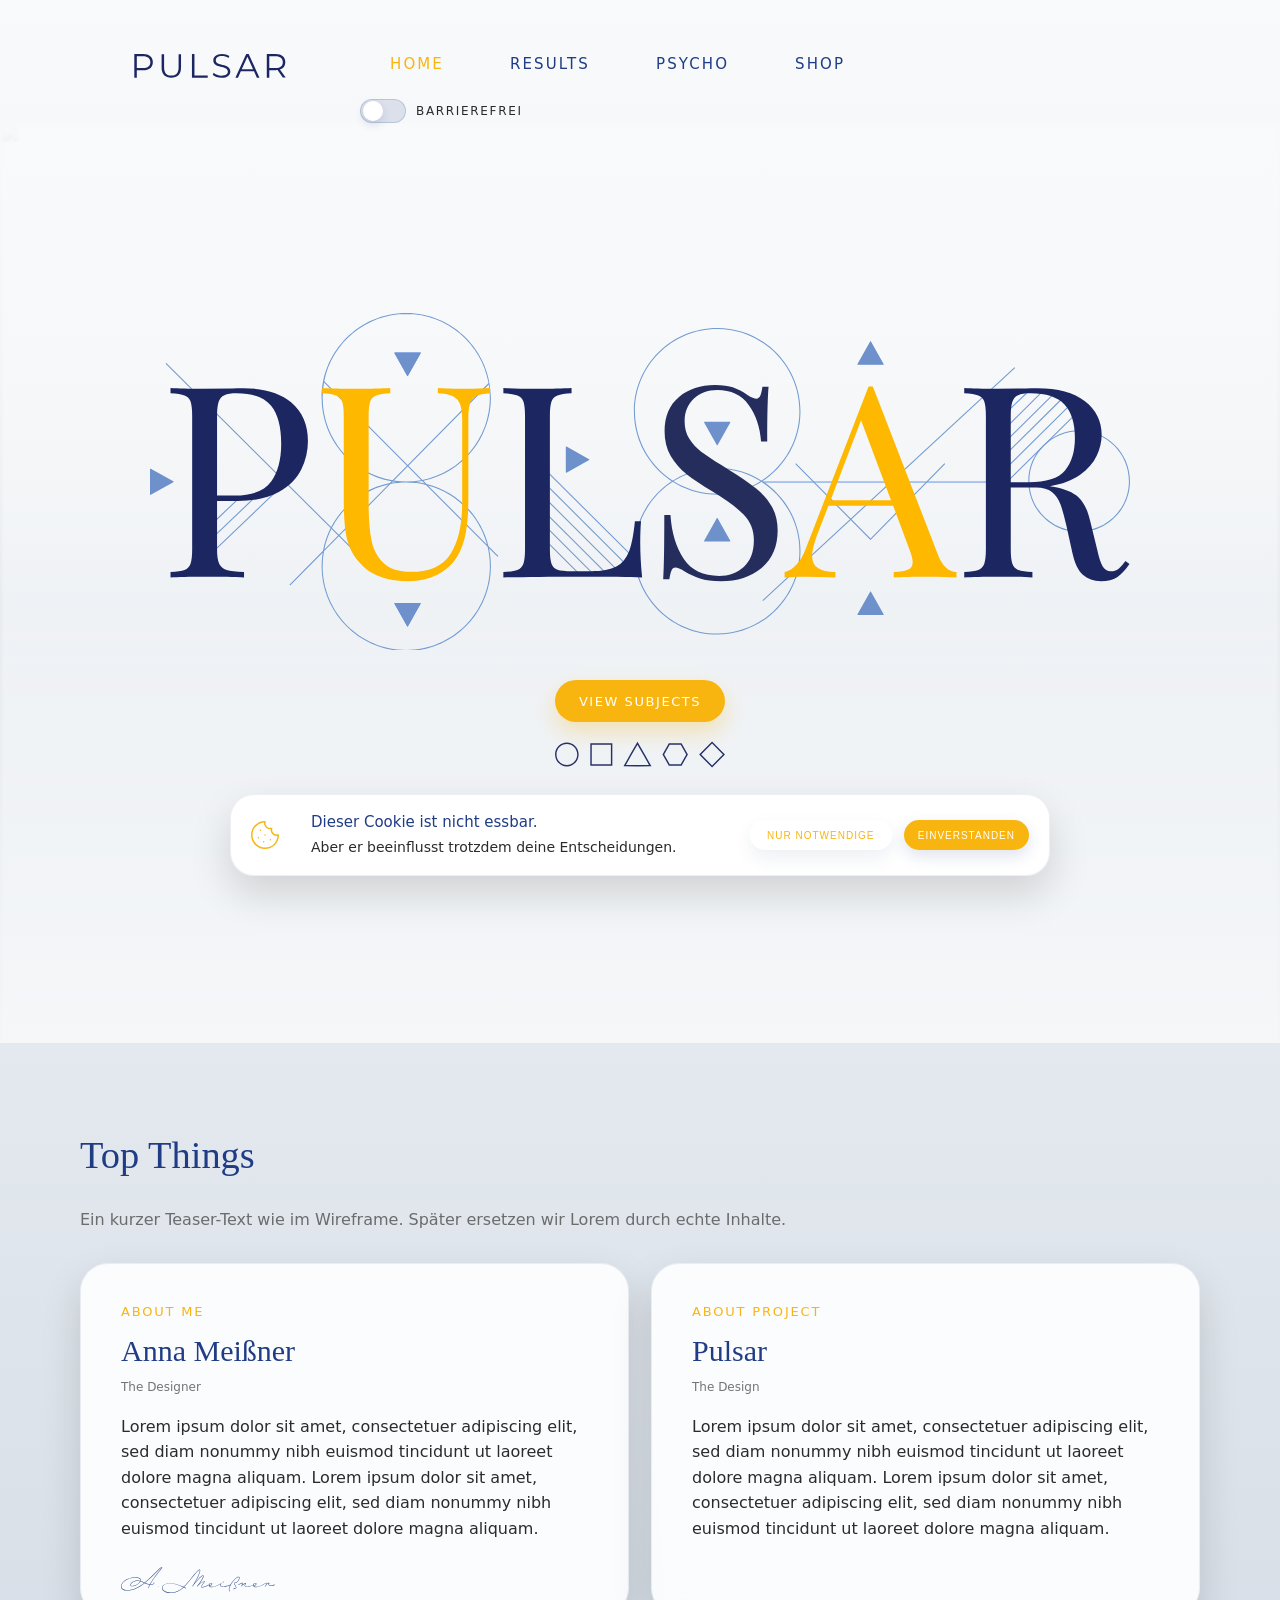
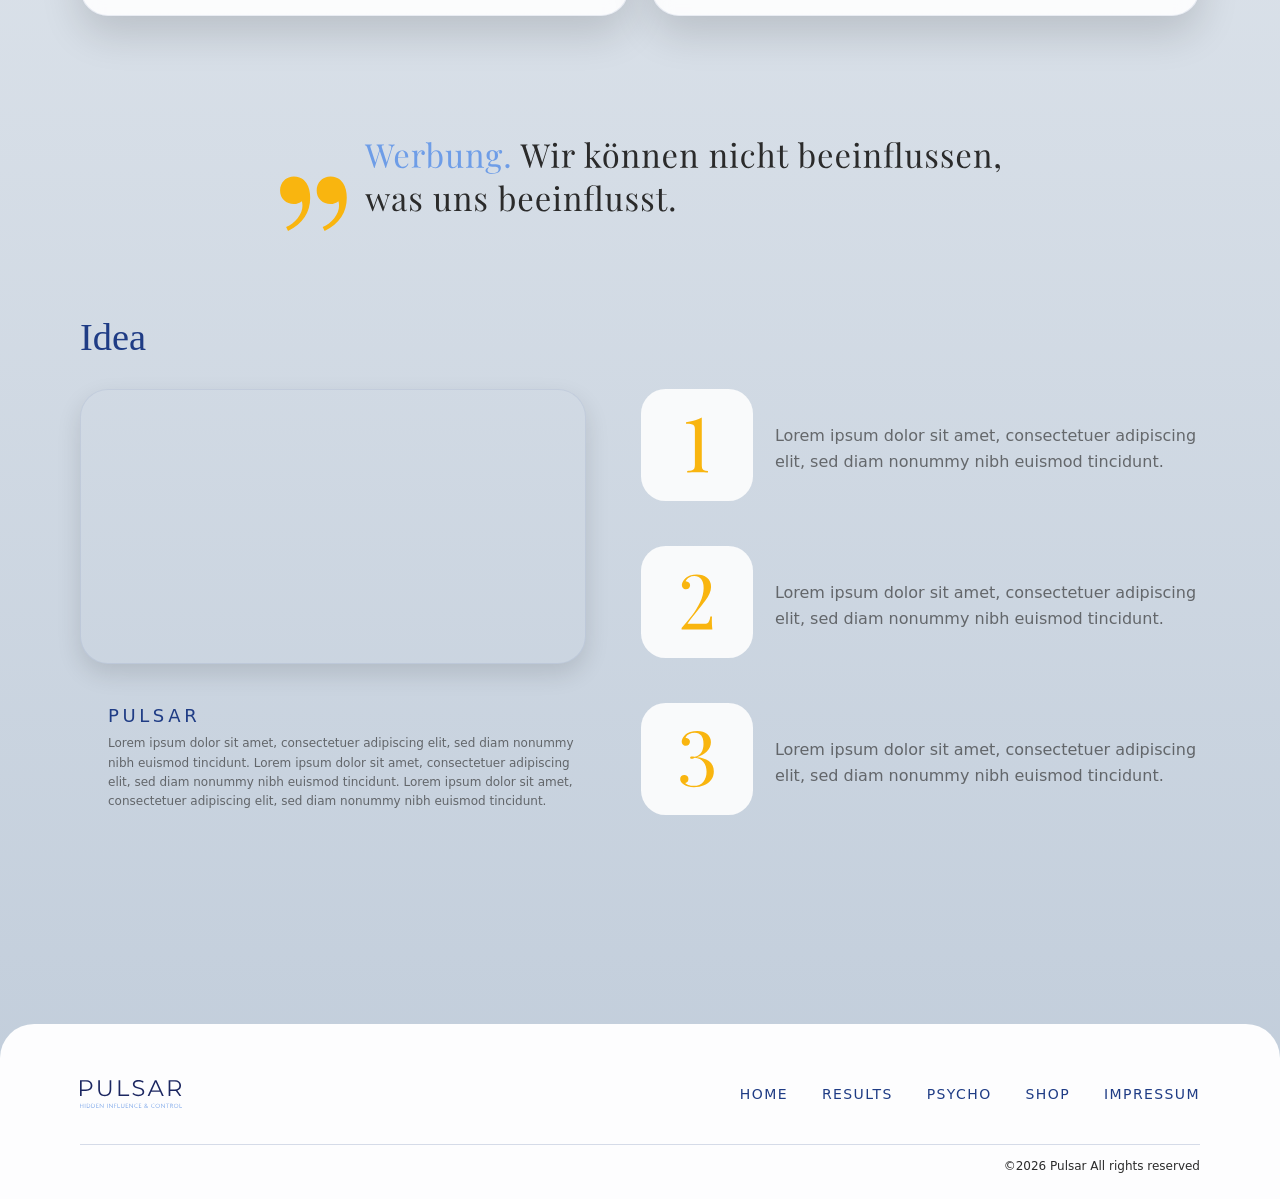
==== index.html @ c653a2a4 "Initial commit" ====
<html lang="de">
  <head>
    <meta charset="UTF-8" />
    <meta name="viewport" content="width=device-width, initial-scale=1.0" />
    <title>Pulsar</title>

    <!-- Link Webprojekt Adobe Fonts -->
     <link rel="stylesheet" href="https://use.typekit.net/xrw1yfu.css"/>
     <!-- CSS -->
    <link rel="stylesheet" href="css/pulsar.css" />
     <!-- JS (defer = läuft nach dem HTML-Parsing) -->
    <script src="js/main.js" defer></script>
    <link rel="preload" as="image" href="assets/img/hero-man.png">

  </head>

  <body>
    <!-- Header -->
    <header class="site-header">
        <a href="index.html" class="logo-link" aria-label="Zur Startseite">
            <img src="assets/img/elemente/Pulsar Wordmark.svg" alt="Pulsar Logo" class="logo">
        </a>

        <nav class="main-nav" aria-label="MainNav">
            <button class="nav-toggle" type="button" aria-label="Menü öffnen" aria-expanded="false">
                <span class="nav-toggle__bar"></span>
                <span class="nav-toggle__bar"></span>
                <span class="nav-toggle__bar"></span>
            </button>

            <ul class="nav-list" data-nav>
                <li><a href="index.html" class="nav-link is-active">Home</a></li>
                <li><a href="results.html" class="nav-link">Results</a></li>

                <li><a href="psycho.html" class="nav-link">Psycho</a></li>
                <li><a href="shop.html" class="nav-link">Shop</a></li>
            </ul>
        </nav>

        <!-- BF Button -->
        <div class="a11y-control">
            <button class="a11y-toggle" aria-pressed="false">
                <span class="a11y-toggle__track">
                    <span class="a11y-toggle__thumb"></span>
                </span>
            </button>

            <span class="a11y-label">Barrierefrei</span>
        </div>


    </header>
    
    <!-- Hero Section -->
    <section id="home" class="hero section">
    <div class="hero-stage">

        <!-- Hintergrund Mensch -->
        <img src="assets/img/Hero-Man.png" alt="" aria-hidden="true" class="hero-figure" loading="eager">

        <div class="container hero-shell">
            <div class="hero-center reveal">

                <!-- PULSAR SVG -->
                <img src="assets/img/elemente/PulsarLogoAbstrakt.svg" alt="Pulsar" class="hero-logo">

                <!-- Button -->
                <div class="hero-actions">
                <a class="btn btn-primary" href="#top-things" data-scroll>View Subjects</a>
                </div>

                <!-- Symbols SVG -->
                <img src="assets/img/elemente/symbols.svg" alt="" aria-hidden="true" class="hero-symbols">

            </div>
        </div>

    </div>
    </section>

    <!-- TOP THINGS -->
    <section id="top-things" class="section">
        <div class="container">
            <header class="section-head reveal">
                <h2 class="h2">Top Things</h2>
                <p class="muted">Ein kurzer Teaser-Text wie im Wireframe. Später ersetzen wir Lorem durch echte Inhalte.</p>
            </header>

            <div class="cards-2">
                <!-- ABOUT ME -->
                 <article class="card reveal">
                    <p class="card-kicker">About me</p>
                    <h3 class="h3">Anna Meißner</h3>
                    <p class="muted small">The Designer</p>

                    <p class="body">
                        Lorem ipsum dolor sit amet, consectetuer adipiscing elit, sed diam nonummy nibh euismod
                        tincidunt ut laoreet dolore magna aliquam. Lorem ipsum dolor sit amet, consectetuer adipiscing elit, sed diam nonummy nibh euismod
                        tincidunt ut laoreet dolore magna aliquam.
                    </p>

                    <div class="card-footer">
                        <img class="signature" src="assets/img/elemente/signature.svg" alt="Unterschrift Anna"/>
                    </div>
                 </article>

                <!-- ABOUT PROJECT --> 
                 <article class="card reveal">
                    <p class="card-kicker">About project</p>
                    <h3 class="h3">Pulsar</h3>
                    <p class="muted small">The Design</p>

                    <p class="body">
                        Lorem ipsum dolor sit amet, consectetuer adipiscing elit, sed diam nonummy nibh euismod
                        tincidunt ut laoreet dolore magna aliquam. Lorem ipsum dolor sit amet, consectetuer adipiscing elit, sed diam nonummy nibh euismod
                        tincidunt ut laoreet dolore magna aliquam.
                    </p>
                 </article>
            </div>
        </div>
    </section>

    <!-- QUOTE -->
    <section class="section-quote">
        <div class="container reveal quote-inner">
            <img src="assets/img/elemente/quote.svg" alt="Zitat" class="quote-svg"/>
        </div>
    </section>

    <!-- IDEA -->
    <section id="results" class="section">
        <div class="container">
            <header class="section-head reveal">
                <h2 class="h2">Idea</h2>
            </header>
            <div class="idea-grid">
                <!-- großes Bild -->
                 <div class="idea-left">
                    <div class="idea-media reveal" role="img" aria-label="Platzhalter Bild"></div>
                    <div class="idea-caption reveal">
                        <p class="idea-caption__title">PULSAR</p>
                        <p class="muted small">
                            Lorem ipsum dolor sit amet, consectetuer adipiscing elit, sed diam nonummy nibh euismod tincidunt.
                            Lorem ipsum dolor sit amet, consectetuer adipiscing elit, sed diam nonummy nibh euismod tincidunt.
                            Lorem ipsum dolor sit amet, consectetuer adipiscing elit, sed diam nonummy nibh euismod tincidunt.
                        </p>
                    </div>
                 </div>

                 <!-- steps -->
                <div class="idea-steps">
                    <article class="step reveal">
                      <img class="step-num" src="assets/img/elemente/Kasten 1.svg" alt="Schritt 1" loading="lazy"/>
                      <div class="step-body">
                            <p class="muted step-text">
                            Lorem ipsum dolor sit amet, consectetuer adipiscing elit, sed diam nonummy nibh euismod tincidunt.
                            </p>
                      </div>
                    </article>

                    <article class="step reveal">
                        <img class="step-num" src="assets/img/elemente/Kasten 2.svg" alt="Schritt 2" loading="lazy"/>
                        <div class="step-body">
                            <p class="muted step-text">
                            Lorem ipsum dolor sit amet, consectetuer adipiscing elit, sed diam nonummy nibh euismod tincidunt.
                            </p>
                        </div>
                    </article>

                    <article class="step reveal">
                        <img class="step-num" src="assets/img/elemente/Kasten 3.svg" alt="Schritt 3" loading="lazy"/>
                        <div class="step-body">
                            <p class="muted step-text">
                            Lorem ipsum dolor sit amet, consectetuer adipiscing elit, sed diam nonummy nibh euismod tincidunt.
                            </p>
                        </div>
                    </article>
                </div>
            </div>
        </div>
    </section>





    <div class="cookie-banner" data-cookie-banner hidden>
        <div class="cookie-banner__inner">

            <img
            src="assets/img/elemente/cookie.svg"
            alt=""
            aria-hidden="true"
            class="cookie-banner__icon"
            >

            <div class="cookie-banner__content">
            <p class="cookie-banner__title">Dieser Cookie ist nicht essbar.</p>
            <p class="cookie-banner__text">
                Aber er beeinflusst trotzdem deine Entscheidungen.
            </p>
            </div>

            <div class="cookie-banner__actions">
            <button type="button" class="btn btn-outline cookie-banner__button" data-cookie-decline>
                Nur notwendige
            </button>

            <button type="button" class="btn btn-primary cookie-banner__button" data-cookie-accept>
                Einverstanden
            </button>
            </div>

        </div>
    </div>



    <footer class="site-footer">

        <div class="container site-footer__inner">

            <!-- LINKS: Logo -->
            <div class="site-footer__left">
            <img src="assets/img/elemente/footer.svg" alt="Pulsar Logo" class="site-footer__logo">
            </div>

            <!-- RECHTS: Navigation -->
            <nav class="site-footer__nav">
            <a href="index.html">Home</a>
            <a href="results.html">Results</a>
            <a href="psycho.html">Psycho</a>
            <a href="shop.html">Shop</a>
            <a href="impressum.html">Impressum</a>
            </nav>

        </div>

        <!-- Linie -->
        <div class="site-footer__divider"></div>

        <!-- Copyright -->
        <div class="site-footer__bottom">
            <p>©2026 Pulsar All rights reserved</p>
        </div>

    </footer>



    <!-- <button
        type="button"
        style="position:fixed; right:16px; bottom:16px; z-index:9999;"
        onclick="localStorage.removeItem('pulsar-cookie-choice'); location.reload();"
        >
        Cookie Banner reset
        </button> -->


  </body>
</html>
---- css/pulsar.css ----
/* =========================================================
   GLOBAL RENDERING OPTIMIZATION
========================================================= */

/* Für Text */
body
{
  -webkit-font-smoothing: antialiased;
  -moz-osx-font-smoothing: grayscale;
}

/* Für SVGs */
svg,
img[src$=".svg"]
{
  shape-rendering: geometricPrecision;
  text-rendering: geometricPrecision;
}

/* Für Icons & feine Linien */
svg *
{
  shape-rendering: geometricPrecision;
}




/* =========================================================
   VARIABLEN
========================================================= */
:root
{
  --bg-top: #f9fafb;
  --bg-bot: #c0ccda;

  --ink: #1f3c85;      /* Headline Blau */
  --text: #2b2b2b;     /* Fließtext */
  --muted: rgba(43, 43, 43, 0.65);

  --accent: #f9b50f;   /* Gelb */
  --card: rgba(255, 255, 255, 0.88);
  --dots: #729bd1;

  --shadow: 0 18px 40px rgba(0, 0, 0, 0.14);
  --shadow-soft: 0 10px 24px rgba(0, 0, 0, 0.12);

  --radius: 20px;
  --radius-lg: 28px;

  --container: 1120px;

  /* Sticky Header Offset für anchors (JS kann es überschreiben) */
  --header-h: 92px;
}

*,
*::before,
*::after {box-sizing: border-box;}


/* =========================================================
   GLOBAL SETTINGS
========================================================= */

html,
body
{
  margin: 0;
  min-height: 100%;
  scroll-behavior: smooth;
  overflow-x: hidden;
}

body
{
  background: linear-gradient(var(--bg-top), var(--bg-bot));
  background-repeat: no-repeat;
  font-family: "Lato", system-ui, -apple-system, Segoe UI, Roboto, Arial, sans-serif;
  color: var(--text);
}

img
{
  max-width: 100%;
  display: block;
}

.container
{
  width: min(var(--container), calc(100% - 40px));
  margin: 0 auto;
}

/* Anchor-Offset bei Sticky Header */
section[id] {scroll-margin-top: calc(var(--header-h) + 16px);}


/* Typo Global */
.h1, .h2, .h3, .h4
{
  font-family: "Playfair Display", serif;
  color: var(--ink);
  margin: 0;
  line-height: 1.15;
}

.h1
{
  font-size: clamp(34px, 4vw, 56px);
  letter-spacing: 0.02em;
  line-height: 1.12;
  font-weight: 400;
}

.h2
{
  font-size: clamp(26px, 3vw, 40px);
  font-weight: 300;
}

.h3 {
  font-size: clamp(18px, 2.2vw, 26px);
  font-weight: 300;
}

.h4 {font-size: 16px;}

.kicker
{
  margin: 0 0 10px;
  font-size: 12px;
  letter-spacing: 0.14em;
  text-transform: uppercase;
  font-weight: 300;
  color: var(--ink);
}

.lead
{
  margin: 14px 0 0;
  max-width: 54ch;
  font-weight: 300;
  line-height: 1.6;
  color: var(--muted);
}

.hero-copy .lead /* Text unter Headline in Home */
{
  line-height: 1.35;
  margin-top: 20px;
}

.muted
{
  margin: 8px 0 0;
  font-weight: 300;
  line-height: 1.6;
  color: var(--muted);
}

.small
{font-size: 12px;}

.body
{
  margin: 16px 0 0;
  font-weight: 300;
  line-height: 1.6;
  color: var(--text);
}

.psycho-card ul li::marker
{
  color: var(--dots);
}

.btn
{
  display: inline-flex;
  align-items: center;
  justify-content: center;
  height: 34px;
  padding: 0 18px;
  border-radius: 999px;
  text-decoration: none;

  font-size: 12px;
  letter-spacing: 0.12em;
  text-transform: uppercase;
  font-weight: 400;
}

.btn-primary
{
  background: var(--accent);
  
  color: #fff;
  box-shadow: 0 10px 22px rgba(249, 181, 15, 0.28);

  transition:
    transform 0.35s cubic-bezier(0.22, 1, 0.36, 1),
    filter 0.35s cubic-bezier(0.22, 1, 0.36, 1),
    box-shadow 0.35s cubic-bezier(0.22, 1, 0.36, 1);
}

.btn-primary:hover
{
  transform: translateY(-2px);
  filter: brightness(1.02);
  box-shadow: 0 16px 30px rgba(249, 181, 15, 0.32);
}



/* =========================================================
   Global Section
========================================================= */

/* Sections */
.section {padding: clamp(54px, 7vw, 90px) 0;}

/* Idea näher an Qutoe */
#results.section {padding-top: 30px;}

.section-head
{
  margin-bottom: 26px;
  max-width: 72ch;
}

.section-head .h2 {margin-bottom: 30px;}
.section-head .muted {margin-bottom: 30px;}

/* =========================================================
========================================================= */







/* =========================================================
   COOKIE BANNER
========================================================= */

.cookie-banner
{
  position: fixed;
  left: 50%;
  bottom: 24px;
  transform: translateX(-50%);
  z-index: 3000;

  width: min(820px, calc(100% - 32px));
}

.cookie-banner[hidden]
{
  display: none;
}

.cookie-banner__inner
{
  display: grid;
  grid-template-columns: 42px minmax(0, 1fr) auto;
  align-items: center;
  gap: 18px;

  background: rgba(255, 255, 255, 0.96);
  backdrop-filter: blur(10px);
  border: 1px solid rgba(31, 60, 133, 0.08);
  border-radius: 24px;
  box-shadow: 0 18px 40px rgba(0, 0, 0, 0.14);

  padding: 18px 20px;
}

.cookie-banner__icon
{
  width: 28px;
  height: auto;
  display: block;
}

.cookie-banner__content
{
  min-width: 0;
}

.cookie-banner__title
{
  margin: 0 0 4px;
  font-size: 15px;
  line-height: 1.3;
  color: var(--ink);
  font-weight: 400;
}

.cookie-banner__text
{
  margin: 0;
  font-size: 14px;
  line-height: 1.45;
  color: var(--text);
  font-weight: 300;
}

.cookie-banner__actions
{
  display: flex;
  gap: 12px;
  align-items: center;
}

.cookie-banner__button
{
  white-space: nowrap;
}

@media (max-width: 860px)
{
  .cookie-banner__inner
  {
    grid-template-columns: 1fr;
    justify-items: start;
  }

  .cookie-banner__actions
  {
    width: 100%;
    flex-wrap: wrap;
  }
}

.cookie-banner__button,
.cookie-banner__button:focus,
.cookie-banner__button:active
{
  outline: none;
  box-shadow: none;
  border: none;
}

.cookie-banner .btn
{
  height: 30px;
  padding: 0 14px;
  font-size: 10px;
  letter-spacing: 0.10em;
}

.cookie-banner .btn-primary
{
  box-shadow: 0 6px 16px rgba(31, 60, 133, 0.14);
}


/* =========================================================
   ACCESSIBILITY TOGGLE
========================================================= */

.a11y-control
{
  display: flex;
  align-items: center;
  gap: 10px;
  margin-left: 240px;
  white-space: nowrap;
  flex-shrink: 0;
}

.a11y-toggle
{
  margin: 0;
  padding: 0;
  background: none;
  border: none;
  cursor: pointer;
  flex-shrink: 0;
}

.a11y-toggle__track
{
  position: relative;
  width: 46px;
  height: 24px;
  border-radius: 999px;
  background: rgba(31, 60, 133, 0.12);
  border: 1px solid rgba(31, 60, 133, 0.18);
  display: flex;
  align-items: center;
  padding: 2px;
  transition: background 0.3s ease, border-color 0.3s ease;
}

.a11y-toggle__thumb
{
  width: 20px;
  height: 20px;
  border-radius: 50%;
  background: #ffffff;
  box-shadow: 0 4px 10px rgba(31, 60, 133, 0.15);
  transition: transform 0.3s cubic-bezier(0.22, 1, 0.36, 1);
}

.a11y-toggle.active .a11y-toggle__track
{
  background: rgba(236, 180, 42, 0.22);
  border-color: rgba(236, 180, 42, 0.35);
}

.a11y-toggle.active .a11y-toggle__thumb
{
  transform: translateX(22px);
}

.a11y-label
{
  display: inline-block;
  white-space: nowrap;
  font-size: 12px;
  letter-spacing: 0.14em;
  text-transform: uppercase;
  color: var(--text);
  font-weight: 300;
}










/* =========================================================
   HEADER & NAV
========================================================= */

.site-header
{
  position: relative;
  z-index: 1000 !important;

  display: flex;
  align-items: center;
  justify-content: flex-start;
  gap: 0;

  padding: 28px 60px 0 120px;
  flex-wrap: wrap;
}

.logo
{
  width: 180px;
  height: auto;
  transition: transform 0.25s ease, opacity 0.25s ease;
}

.logo:hover
{
  opacity: 0.86;
  transform: scale(1.04);
}

/* Nav */
.main-nav
{
  margin-left: 90px;
  display: flex;
  align-items: center;
  gap: 14px;
}

.nav-list
{
  list-style: none;
  display: flex;
  align-items: center;
  gap: 66px;
  margin: 0;
  padding: 0;
}

.nav-link
{
  display: inline-flex;
  align-items: center;
  gap: 8px;

  font-size: 15px;
  text-transform: uppercase;
  letter-spacing: 0.14em;
  font-weight: 300;
  text-decoration: none;
  color: var(--ink);

  transition: transform 0.25s ease, color 0.25s ease;
}

.nav-link:hover
{
  color: var(--accent);
  transform: scale(1.06);
}

.nav-dropdown
{
  display: inline-flex;
  align-items: center;
  gap: 8px;
}

.dropdown-toggle
{
  border: 0;
  background: transparent;
  color: var(--ink);
  cursor: pointer;

  font-size: 13px;
  letter-spacing: 0.14em;
  font-weight: 300;
  line-height: 1;

  padding: 6px;
  border-radius: 10px;

  transition: transform 0.25s ease, color 0.25s ease, background 0.25s ease;
}

.dropdown-toggle:hover
{
  color: var(--accent);
  transform: scale(1.06);
}

/* Aktive Seite = gelb */
.nav-link.is-active {color: var(--accent);}

/* Mobile toggle (wird in Mobile aktiviert) */
.nav-toggle
{
  display: none;
  width: 46px;
  height: 42px;
  border-radius: 14px;
  border: 1px solid rgba(31, 60, 133, 0.14);
  background: rgba(255, 255, 255, 0.55);
  cursor: pointer;
}

.nav-toggle__bar
{
  display: block;
  height: 2px;
  width: 22px;
  margin: 5px auto;
  background: var(--ink);
  border-radius: 10px;
}



/* =========================================================
   Index.html
========================================================= */

/* -----------------------------
   Abschnitt Hero
------------------------------ */

.hero.section
{
  position: relative;
  padding-top: 0;
  padding-bottom: 0;
}

/* .hero::after
{
  content: "";
  position: absolute;
  left: 0;
  bottom: 0;
  width: 100%;
  height: 160px;

  background: linear-gradient(
    to bottom,
    rgba(249,250,251,0) 0%,
    rgba(249,250,251,0.8) 60%,
    rgba(249,250,251,1) 100%
  );

  pointer-events: none;
  z-index: 2;
} */

.hero-stage
{
  position: relative;
  width: 100%;
  min-height: 720px;
  overflow: hidden;
  isolation: isolate;
}

/* Das Bild soll die ganze Breite der Bühne einnehmen */
.hero-figure
{
  position: absolute;
  inset: 0;
  width: 100%;
  height: 100%;
  object-fit: cover;
  object-position: center 20%;

  opacity: 0.62;
  filter: blur(1.4px);
  z-index: 1;
  pointer-events: none;
}

.hero-bg-img
{
  width: 100%;
  height: auto;
  object-fit: cover;

  mask-image: linear-gradient(
    to bottom,
    rgba(0,0,0,1) 65%,
    rgba(0,0,0,0) 100%
  );

  -webkit-mask-image: linear-gradient(
    to bottom,
    rgba(0,0,0,1) 65%,
    rgba(0,0,0,0) 100%
  );
}

/* Weiche Aufhellung über dem Bild */
.hero-stage::before
{
  content: "";
  position: absolute;
  inset: 0;
  background:
    linear-gradient(
      to bottom,
      rgba(249,250,251,0.92) 0%,
      rgba(249,250,251,0.62) 28%,
      rgba(249,250,251,0.18) 52%,
      rgba(249,250,251,0.82) 100%
    );
  z-index: 2;
}

.hero-shell
{
  position: relative;
  z-index: 3;
  min-height: 920px;

  display: flex;
  align-items: flex-start;
  justify-content: center;
}

.hero-center
{
  position: relative;
  z-index: 4;

  width: 100%;
  display: flex;
  flex-direction: column;
  align-items: center;
  text-align: center;

  padding-top: 60px;
}

/* Logo */
.hero-logo
{
  width: min(980px, 86vw);
  height: auto;
  display: block;
  margin-top: 130px;
  margin-bottom: 30px;
}

/* CTA */
.hero-actions
{
  margin-top: 0;
}

.hero-actions .btn
{
  height: 42px;
  padding: 0 24px;
  font-size: 13px;
}

/* Symbols */
.hero-symbols
{
  width: 170px;
  height: auto;
  display: block;
  margin-top: 18px;
  opacity: 0.95;
}

/* Alte Hero-Elemente sicher deaktivieren */
.hero-grid,
.hero-copy,
.hero-cards,
.hero-card,
.hero-bg-svg
{display: none !important;}

/* =========================================================
========================================================= */


/* -----------------------------
   Abschnitt 2 TOP THINGS
------------------------------ */
.cards-2
{
  display: grid;
  grid-template-columns: repeat(2, minmax(0, 1fr));
  gap: 22px;
}

.card /* Inhalt der Karte */
{
  background: var(--card);
  border-radius: var(--radius-lg);
  padding: 40px 22px 22px 40px;
  box-shadow: var(--shadow);
  border: 1px solid rgba(31, 60, 133, 0.08);
  backdrop-filter: blur(10px);
  min-height: 350px;
}

/* Overline in gelb wie Wireframe */
.card-kicker
{
  margin: 0 0 15px; /* Overline -> Headline */
  font-size: 13px;
  letter-spacing: 0.14em;
  text-transform: uppercase;
  font-weight: 300;
  color: var(--accent);
}

.card .h3 {margin: 0 0 10px; font-size: 30px;} /* Headline -> Subline */

.card .muted.small {margin: 0 0 7px;} /* Subline -> Text */

.card-footer
{
  margin-top: 26px;
  display: flex;
  align-items: center;
  justify-content: space-between;
}

/* Signatur SVG */
.signature
{
  height: 26px;
  width: auto;
  opacity: 0.9;
}

/* -----------------------------
   QUOTE SVG Section (wie Wireframe)
------------------------------ */
.section-quote {padding: 36px 0 54px;}

.quote-inner,
.qutote-inner
{ 
  display: flex;
  justify-content: center;
  align-items: center;
}

.quote-svg
{
  max-width: min(720px, 90%);
  height: auto;
  display: block;
}

/* -----------------------------
   Abschnitt 3 QUOTE
------------------------------ */
.idea-grid
{
  display: grid;
  grid-template-columns: 0.95fr 1.05fr; /* links schmaler, rechts breiter */
  gap: 55px;                            /* etwas mehr Luft wie im Wireframe */
  align-items: stretch;                 /* wichtig für Punkt 3 */
}

/* Linkes großes Bild */
.idea-media
{
  height: 275px;
  border-radius: var(--radius-lg);
  overflow: hidden;

  background:
    url("../assets/img/Branding2.png") center center / cover no-repeat;

  border: 1px solid rgba(31, 60, 133, 0.08);
  box-shadow: var(--shadow-soft);
  margin-bottom: 20px;
}

/* Linke Spalte: Bild + Text darunter */
.idea-left
{
  display: grid;
  gap: 18px;
}

/* Caption unter der grauen Box */
.idea-caption__title
{
  margin: 0 0 7px;
  font-size: 18px;
  letter-spacing: 0.20em;
  text-transform: uppercase;
  font-weight: 200;
  color: var(--ink);
}

.idea-caption {margin-left: 28px;}

/* Steps rechts */
.idea-steps
{
  height: 100%;                 /* wichtig: gleiche Höhe wie linke Spalte */
  display: flex;
  flex-direction: column;
  justify-content: flex-start;
  gap: 45px;                    /* Abstand zwischen Steps */
}

.step
{
  display: grid;
  grid-template-columns: 112px 1fr; /* linke Zahlbox deutlich größer */
  gap: 22px;
  align-items: center;

  background: transparent;
  border: 0;
  box-shadow: none;
  padding: 0;
}

.step-num
{
  width: 112px;
  height: 112px;
  display: block;
  object-fit: contain; /* wichtig bei SVG/IMG */
  transition: transform 0.6s cubic-bezier(0.22, 1, 0.36, 1);
}

.step:hover .step-num {transform: translateY(-4px);}

/* -----------------------------
   Reveal Animation (für JS)
------------------------------ */
.reveal
{
  opacity: 0;
  transform: translateY(14px);
  transition: opacity 0.7s ease, transform 0.7s ease;
}

.reveal.is-visible
{
  opacity: 1;
  transform: translateY(0);
}

/* -----------------------------
   Responsive
------------------------------ */

@media (max-width: 1100px)
{
  .site-header
  {
    padding-left: 70px;
    padding-right: 40px;
  }
}

@media (max-width: 900px)
{
  
  

  .hero-grid {
    grid-template-columns: 1fr;
  }

  .hero-cards 
  {
    width: 380px;
    height: 360px;
    justify-self: start;
    margin-top: 26px;
  }

  .hero-card--b {width: 190px; height: 250px; top: 55px;}
  .hero-card--a { width: 210px; height: 290px;}
  .hero-card--c { width: 210px; height: 160px;}

  .cards-2 {
    grid-template-columns: 1fr;
  }

  .idea-grid {
    grid-template-columns: 1fr;
  }

 
}

@media (max-width: 680px)
{
  .site-header
  {
    padding-left: 22px;
    padding-right: 22px;
  }

  .logo {
    width: 140px;
  }

  /* Mobile Nav */
  .nav-toggle {
    display: inline-block;
  }

  .nav-list {
    position: fixed;
    inset: calc(var(--header-h)) 16px auto 16px;

    background: rgba(255, 255, 255, 0.92);
    backdrop-filter: blur(10px);
    border-radius: 20px;
    padding: 14px;
    border: 1px solid rgba(31, 60, 133, 0.1);
    box-shadow: var(--shadow);

    display: grid;
    gap: 10px;

    transform: translateY(-8px);
    opacity: 0;
    pointer-events: none;
    transition: opacity 0.25s ease, transform 0.25s ease;
  }

  .main-nav[data-open="true"] .nav-list {
    opacity: 1;
    pointer-events: auto;
    transform: translateY(0);
  }

  /* Dropdown in mobile als "aufklappbar" */
  .dropdown {
    position: static;
    transform: none;
    width: 100%;
    box-shadow: none;
    border-radius: 16px;
    background: rgba(31, 60, 133, 0.03);

    opacity: 0;
    max-height: 0;
    overflow: hidden;
    padding: 0 10px;
    transition: max-height 0.25s ease, opacity 0.25s ease, padding 0.25s ease;
  }

  .has-dropdown[data-open="true"] .dropdown {
    opacity: 1;
    max-height: 240px;
    padding: 10px;
  }

  .quote-svg {
    max-width: 92%;
  }

  /* Hero-Karten auf Mobile zentrieren */
  .hero-card--a,
  .hero-card--b,
  .hero-card--c {
    right: auto;
    left: 50%;
    transform: translateX(-50%);
  }

  .hero-card--a { top: 0; }
  .hero-card--b { top: 26px; }
  .hero-card--c { top: 178px; }
}


/* =========================================================
   RESULTS – HERO (old index style)
========================================================= */

.hero-results.section
{
  position: relative;
  padding-top: 140px;
  padding-bottom: 80px;
}

.hero-results__grid
{
  display: grid;
  grid-template-columns: 520px 1fr;
  align-items: center;
  gap: 40px;
}

.hero-results__copy
{
  position: relative;
  text-align: left;
  max-width: 520px;
}

.hero-results__actions
{
  margin-top: 34px;
}

.hero-results__cards
{
  position: relative;
  z-index: 3;

  width: 520px;
  height: 520px;
  justify-self: end;
  align-self: center;
}

.hero-results__card
{
  position: absolute;
  border-radius: 18px;
  background: rgba(160, 175, 190, 0.45);
  border: 1px solid rgba(31, 60, 133, 0.08);
  box-shadow: var(--shadow-soft);
  overflow: hidden;
}

/* Links Mitte */
.hero-results__card--b
{
  width: 250px;
  height: 400px;
  left: 10px;
  top: 50px;

  background: url("../assets/img/meeting.png") center center / cover no-repeat;
}

/* Rechts Hoch */
.hero-results__card--a
{
  width: 240px;
  height: 400px;
  right: 0;
  top: -70px;

  background: url("../assets/img/office.png") center center / cover no-repeat;
}

/* Rechts Unten */
.hero-results__card--c
{
  width: 240px;
  height: 200px;
  right: 0;
  bottom: -30px;

  background: url("../assets/img/headwithbrain.png") center center / cover no-repeat;
}



/* -----------------------------
   RESULTS – OVERVIEW CARDS
------------------------------ */

.results-overview
{
  padding-top: 70px;
  padding-bottom: 40px;
}

.results-overview__head
{
  margin-bottom: 90px;
}

.results-overview__head .h2
{
  margin-bottom: 14px;
}


.results-cards
{
  display: flex;
  justify-content: space-between;
  align-items: flex-start;
  gap: 24px;
}

.results-card
{
  flex: 1;
  max-width: 250px;
  height: 300px;

  appearance: none;
  border: 0;
  cursor: pointer;
  background:  #f7f7f4;
  border-radius: 24px;
  box-shadow: var(--shadow-soft);

  padding: 22px 18px 18px;

  display: flex;
  flex-direction: column;
  align-items: center;
  justify-content: flex-end;
  position: relative;
  overflow: hidden;

  transform: translateY(0) scale(1);
  opacity: 1;

  transition:
    transform 0.38s ease,
    flex-grow 0.38s ease,
    opacity 0.38s ease,
    box-shadow 0.38s ease,
    background 0.38s ease,
    filter 0.38s ease;
}

/* Wenn die ganze Reihe gehovert wird:
   alle Boxen erstmal etwas ruhiger / kleiner */
.results-cards:hover .results-card
{
  transform: translateY(0) scale(0.94);
  opacity: 0.82;
  filter: saturate(0.9);
}

/* Die direkt gehoverte Box wird stark betont */
.results-cards .results-card:hover
{
  transform: translateY(-18px) scale(1.08);
  opacity: 1;
  box-shadow: 0 26px 42px rgba(0, 0, 0, 0.18);
  z-index: 3;
  filter: saturate(1);
}

.results-card:hover .results-card__label,
.results-card:focus-visible .results-card__label,
.results-card.is-active .results-card__label
{
  opacity: 1;
  transform: translateX(-50%) translateY(0);
}



/* Keyboard / Accessibility */
.results-card:focus-visible
{
  transform: translateY(-18px) scale(1.08);
  opacity: 1;
  box-shadow: 0 26px 42px rgba(0, 0, 0, 0.18);
  z-index: 3;
  filter: saturate(1);
  outline: none;
}

.results-card__image
{
  width: 140px;
  height: 140px;
  position: relative;
  margin-bottom: auto;
  margin-top: 28px;
  display: flex;
  align-items: center;
  justify-content: center;
}

/* SVG in den grauen Trigger Cards */
.results-card__image img
{
  width: 120px;
  height: auto;
  display: block;
  pointer-events: none;
  transition: transform .3s ease;
  filter: drop-shadow(0 3px 6px rgba(0,0,0,0.08));
}

.results-card:hover .results-card__img img { transform: scale(1.08);}

.results-card__label
{
  position: absolute;
  left: 50%;
  bottom: 24px;
  transform: translateX(-50%) translateY(18px);

  width: 88%;
  text-align: center;
  white-space: nowrap;

  font-size: 13px;
  line-height: 1.2;
  letter-spacing: 0.10em;
  text-transform: uppercase;
  font-weight: 200;
  color: var(--ink);

  opacity: 0;
  transition: opacity .25s ease, transform .25s ease;
  pointer-events: none;
}

.results-card:hover,
.results-card:focus-visible
{
  transform: translateY(-10px);
  box-shadow: 0 18px 34px rgba(0, 0, 0, 0.16);
  outline: none;
}

/* =========================================================
   RESULTS – CONTENT STAGE
========================================================= */

.results-stage
{
  padding-top: 56px;
  padding-bottom: 80px;
}

.results-panel
{
  background: transparent;
  border: none;
  border-radius: 0;
  padding: 0;
  display: grid;
  grid-template-columns: 0.95fr 1.25fr;
  gap: 28px;
  align-items: stretch;
}

/* linke große Bildfläche */
.results-panel__media
{
  min-height: 620px;
  border-radius: 28px;
  background: rgba(160, 175, 190, 0.55);
  box-shadow: var(--shadow-soft);
  position: relative;
  display: flex;
  align-items: center;
  justify-content: center;
  overflow: hidden;
}

.results-panel__image
{
  width: 100%;
  height: 100%;
  object-fit: cover;
  object-position: 50% center;
  display: block;
}

.results-panel__media-icon
{
  width: 82px;
  height: 82px;
  border-radius: 18px;
  border: 4px solid rgba(255,255,255,0.9);
  position: relative;
}

.results-panel__media-icon::before,
.results-panel__media-icon::after
{
  content: "";
  position: absolute;
  background: rgba(255,255,255,0.9);
}

.results-panel__media-icon::before
{
  width: 14px;
  height: 14px;
  border-radius: 50%;
  top: 12px;
  left: 12px;
}

.results-panel__media-icon::after
{
  width: 44px;
  height: 4px;
  transform: rotate(-45deg);
  bottom: 16px;
  left: 18px;
  border-radius: 999px;
}

.results-panel__content
{
  position: relative;
  min-height: 620px;
}

.result-article
{
  position: absolute;
  inset: 0;
  opacity: 0;
  transform: translateY(18px);
  pointer-events: none;
  transition: opacity 0.35s ease, transform 0.35s ease;
}

.result-article.is-visible
{
  opacity: 1;
  transform: translateY(0);
  pointer-events: auto;
}

.result-card
{
  background: rgba(255,255,255,0.88);
  border-radius: 28px;
  box-shadow: 0 18px 34px rgba(0,0,0,0.14);
  padding: 34px 34px 38px;
  min-height: 410px;
}

.result-card__topline
{
  margin-bottom: 15px;
  margin-left: 19px;
  margin-top: 10px;
  font-size: 12px;
  letter-spacing: 0.20em;
  text-transform: uppercase;
  font-weight: 300;
  color: var(--accent);
}

.result-card__head
{
  display: flex;
  align-items: flex-start;
  justify-content: space-between;
  gap: 20px;
  margin-bottom: 22px;
}

.result-card__title
{
  margin-left: 18px;
  margin-top: 30px;
  margin-bottom: 0;
  font-family: "Playfair Display", serif;
  color: var(--ink);
  font-size: clamp(28px, 3vw, 38px);
  line-height: 1.12;
  font-weight: 300;
}

.result-card__hero-icon
{
  width: 85px;
  height: auto;
  flex-shrink: 0;
  position: relative;
  top: -35px;     /* (-)) nach oben */
  right: -6px;   /* (-)) nach rechts */
}

.result-card__text
{
  display: grid;
  grid-template-columns: 1fr 1fr;
  gap: 50px;
  padding-left: 18px;
  padding-right: 18px;
}



.result-card__text p
{
  margin: 0;
  font-size: 15px;
  line-height: 1.5;
  font-weight: 300;
  color: var(--muted);
  text-align: justify;
}

/* kleine SVG-Karten unten */
.result-icons
{
  margin-top: 18px;
  display: grid;
  grid-template-columns: repeat(3, 1fr);
  gap: 18px;
  align-items: stretch;
}

.result-icon-card
{
  background: rgba(255,255,255,0.88);
  border-radius: 22px;
  box-shadow: 0 12px 24px rgba(0,0,0,0.12);
  aspect-ratio: 1 / 1;
  min-height: 0;
  display: flex;
  align-items: center;
  justify-content: center;
  padding: 18px;

  position: relative;
  overflow: hidden;

  transition: transform .25s ease, box-shadow .25s ease;
}

.result-icon-card__label
{
  position: absolute;
  left: 50%;
  bottom: 20px;
  transform: translateX(-50%) translateY(18px);

  width: 80%;
  text-align: center;

  font-size: 11px;
  line-height: 1.2;
  letter-spacing: 0.08em;
  text-transform: uppercase;
  font-weight: 300;
  color: var(--ink);

  white-space: normal;
  word-break: normal;

  opacity: 0;
  transition: opacity .25s ease, transform .25s ease;
  pointer-events: none;
}

.result-icon-card:hover .result-icon-card__label
{
  opacity: 1;
  transform: translateX(-50%) translateY(0);
}

.result-icon-card:hover
{
  transform: translateY(-6px);
  box-shadow: 0 18px 34px rgba(0,0,0,0.18);
}

.result-icon-card img
{
  max-width: 110px;
  max-height: 110px;
  width: auto;
  height: auto;
  display: block;
  margin: auto;
  transform: translateY(-8px);
  transition: transform .25s ease;
}



.results-card.is-active
{
  transform: translateY(-18px) scale(1.08);
  opacity: 1;
  box-shadow: 0 26px 42px rgba(0, 0, 0, 0.18);
  z-index: 3;
  filter: saturate(1);
}



/* SVG optisches Maß*/
.icon-brain {transform: scale(1.25);}

.result-article[data-article="book"] .result-card__hero-icon
{
  position: absolute;
  width: 125px;
  top: 24px;
  right: 60px;
}

/* Linke Bilder in den Artikel Panel anpassung*/
.img-website
{
  object-position: 20% center;
  transform: scale(1.25);
}


/* =========================================================
   POSTER ARTICLE
========================================================= */

/* Grid Syytem, grösse der Kacheln innerhalb des Grids*/
.poster-stage
{
  display: grid;
  grid-template-columns: 1fr 0.70fr; /* Breite weiße info box*/
  gap: 54px;
  align-items: start;
}

/* Position fächer*/
.poster-fan
{
  position: relative;
  min-height: 480px;
  margin-left: 35px;
  margin-top: 5px;
}

/* Poster Fächer*/
.poster-fan__item
{
  position: absolute;
  width: 250px;
  height: 380px;
  border: 0;
  border-radius: 26px;
  background: rgba(160, 175, 190, 0.35);
  box-shadow: var(--shadow-soft);
  cursor: pointer;
  padding: 0;
  overflow: hidden;

  display: flex;
  flex-direction: column;
  align-items: center;
  justify-content: center;
  transition:
  transform 0.95s cubic-bezier(0.16, 1, 0.22, 1.08),
  opacity 0.42s ease,
  box-shadow 0.42s ease;
  will-change: transform;
  transform-origin: center center;
}


.poster-fan__item--left
{
  left: 40px;
  top: 26px;
  transform: rotate(-8deg);
  z-index: 1;
}

.poster-fan__item--center
{
  left: 145px;
  top: 0;
  transform: rotate(0deg);
  z-index: 3;
}

.poster-fan__item--right
{
  left: 250px;
  top: 26px;
  transform: rotate(8deg);
  z-index: 1;
}

.poster-fan__item.is-active
{
  z-index: 4;
  box-shadow: 0 26px 42px rgba(0, 0, 0, 0.16);
}

.poster-fan__image
{
  position: absolute;
  inset: 0;

  background-size: cover;
  background-position: center;
  background-repeat: no-repeat;
}

.poster-fan__item[data-poster="poster1"] .poster-fan__image
{
  background-image: url("../assets/img/poster1.png");
}

.poster-fan__item[data-poster="poster2"] .poster-fan__image
{
  background-image: url("../assets/img/poster2.png");
}

.poster-fan__item[data-poster="poster3"] .poster-fan__image
{
  background-image: url("../assets/img/poster3.png");
}

.poster-fan__image::before,
.poster-fan__image::after
{
  content: "";
  position: absolute;
  background: rgba(255,255,255,0.9);
}

.poster-fan__image::before
{
  width: 14px;
  height: 14px;
  border-radius: 50%;
  top: 12px;
  left: 12px;
}

.poster-fan__image::after
{
  width: 44px;
  height: 4px;
  transform: rotate(-45deg);
  bottom: 16px;
  left: 18px;
  border-radius: 999px;
}

.poster-fan__label
{
  font-size: 14px;
  font-weight: 300;
  color: var(--text);
}

/* Höhe Rechte weiße InfoBox */
.poster-info
{
  position: relative;
  min-height: 380px;
}

.poster-info__panel
{
  position: absolute;
  inset: 0;
  opacity: 0;
  transform: translateY(18px);
  pointer-events: none;
  transition: opacity 0.35s ease, transform 0.35s ease;

  background: rgba(255,255,255,0.88);
  border-radius: 34px;
  box-shadow: var(--shadow);
  padding: 56px 58px 42px;
}

.poster-info__panel.is-visible
{
  opacity: 1;
  transform: translateY(0);
  pointer-events: auto;
}

.poster-info__topline
{
  margin: 0 0 28px;
  font-size: 13px;
  letter-spacing: 0.16em;
  text-transform: uppercase;
  font-weight: 300;
  color: var(--accent);
}

.poster-info__title
{
  margin: 0 0 32px;
  font-family: "Playfair Display", serif;
  font-size: clamp(36px, 3vw, 58px);
  line-height: 1.05;
  font-weight: 300;
  color: var(--ink);
}

.poster-info__text
{
  max-width: 32ch;
  margin: 0;
  font-size: 15px;
  line-height: 1.55;
  font-weight: 300;
  color: var(--muted);
}

.poster-info__actions
{
  position: absolute;
  left: 58px;
  right: 58px;
  bottom: 42px;

  display: flex;
  align-items: center;
  gap: 26px;
}

.poster-download-btn
{
  min-width: 198px;
}

.poster-download-icon
{
  display: inline-flex;
  align-items: center;
  justify-content: center;
  width: 34px;
  height: 34px;
  text-decoration: none;
}

.poster-download-icon img
{
  width: 24px;
  height: auto;
  display: block;
}

/* Untere Inhaltsblöcke */
.poster-points
{
  position: relative;
  min-height: 190px;
  margin-top: 30px;
}

.poster-points__panel
{
  position: absolute;
  inset: 0;
  opacity: 0;
  transform: translateY(18px);
  pointer-events: none;
  transition: opacity 0.35s ease, transform 0.35s ease;
}

.poster-points__panel.is-visible
{
  opacity: 1;
  transform: translateY(0);
  pointer-events: auto;
}

.poster-points__grid
{
  display: grid;
  grid-template-columns: repeat(3, 1fr);
}

.poster-point
{
  padding: 0 28px;
  text-align: center;
}

.poster-point:not(:first-child) { border-left: 1px solid rgba(31, 60, 133, 0.25);}

.poster-point__title
{
  margin: 0 0 18px;
  font-size: 15px;
  letter-spacing: 0.16em;
  text-transform: uppercase;
  font-weight: 300;
  color: var(--ink);
}

.poster-point__text
{
  margin: 0 auto;
  max-width: 20ch;
  font-size: 14px;
  line-height: 1.45;
  font-weight: 300;
  color: var(--muted);
}

/* =========================================================
   POSTER FAN – aktive / passive Zustände
========================================================= */

.poster-fan__item {opacity: 0.72;}

.poster-fan__item.is-active {opacity: 1;}

.poster-fan__item.is-left
{
  transform: translateX(-58px) rotate(-10deg) scale(0.94);
  z-index: 1;
  opacity: 0.45;
}

.poster-fan__item.is-center
{
  transform: translateX(0) rotate(0deg) scale(1);
  z-index: 4;
  opacity: 1;
}

.poster-fan__item.is-right
{
  transform: translateX(58px) rotate(10deg) scale(0.94);
  z-index: 1;
  opacity: 0.45;
}

.poster-fan__item:hover {box-shadow: 0 22px 36px rgba(0, 0, 0, 0.16);}

.poster-fan__item.is-left:hover
{
  transform: translateX(-58px) rotate(-10deg) scale(0.98);
  opacity: 0.72;
}

.poster-fan__item.is-center:hover {transform: translateX(0) rotate(0deg) scale(1.03);}

.poster-fan__item.is-right:hover
{
  transform: translateX(58px) rotate(10deg) scale(0.98);
  opacity: 0.72;
}


/* =========================================================
   POSTER übernimmt das ganze Results-Grid
========================================================= */

.results-panel:has(.result-article[data-article="poster"].is-visible) .results-panel__media
{
  opacity: 0;
  pointer-events: none;
}

.results-panel:has(.result-article[data-article="poster"].is-visible) .results-panel__content
{
  grid-column: 1 / -1;
  max-width: none;
}

.results-panel:has(.result-article[data-article="poster"].is-visible)
{
  grid-template-columns: 1fr;
}

.results-panel:has(.result-article[data-article="poster"].is-visible) .results-panel__media
{
  display: none;
}


/* =========================================================
   PSYCHO HERO
========================================================= */

.psycho-hero {padding-top: 34px;}

.psycho-hero__grid
{
  position: relative;
  height: 610px;
  width: calc(100% - 260px);
  margin: 0 0 0 130px;
}
.psycho-hero__media
{
  position: relative;
  height: 610px;
  border-radius: 34px 34px 34px 34px;
  overflow: hidden;
  background: rgba(160, 175, 190, 0.30);
  border: 1px solid rgba(31, 60, 133, 0.08);
  box-shadow: var(--shadow-soft);
}

.psycho-hero__image
{
  width: 100%;
  height: 100%;
  object-fit: cover;
  display: block;
}

.psycho-hero__media::after
{
  content: "";
  position: absolute;
  inset: 0;
  background: linear-gradient(
    to right,
    rgba(236, 240, 247, 0.88) 0px,
    rgba(236, 240, 247, 0.84) 250px,
    rgba(236, 240, 247, 0.78) 420px,
    rgba(236, 240, 247, 0.46) 620px,
    rgba(236, 240, 247, 0.16) 820px,
    rgba(236, 240, 247, 0.00) 1000px
  );
  pointer-events: none;
}

.psycho-hero__content
{
  position: absolute;
  left: 78px;
  top: 250px;
  z-index: 3;
  width: 520px;
}

.psycho-hero__content .h1 
{
  margin: 0 0 28px;
  width: 550px;
  line-height: 1.06;
  letter-spacing: 0.02em;
  margin-bottom: 28px; /* Headline -> Text */
}

.psycho-hero__content .muted
{
  width: 470px;
  margin-bottom: 40px;
  line-height: 1.45;
}

.psycho-hero__filters
{
  position: absolute;
  left: 545px;
  top: 255px;
  display: flex;
  gap: 18px;
}

.btn-outline
{
  display: inline-flex;
  align-items: center;
  justify-content: center;
  min-width: 142px;
  height: 36px;
  padding: 0 20px;
  border-radius: 999px;
  border: none;
  background: rgba(255,255,255,0.82);
  color: var(--accent);
  text-decoration: none;
  text-transform: uppercase;
  letter-spacing: 0.12em;
  font-size: 11px;
  font-weight: 400;
  box-shadow: 0 8px 18px rgba(31, 60, 133, 0.08);
  transition:
    transform 0.25s ease,
    background 0.25s ease,
    box-shadow 0.25s ease;
  cursor: pointer;
}

.btn-outline:hover
{
  transform: translateY(-2px);
  background: rgba(255,255,255,0.96);
  box-shadow: 0 12px 24px rgba(31, 60, 133, 0.10);
}

.psycho-hero .btn
{
  height: 32px;
  padding: 0 16px;
  font-size: 11px;
}

/* =========================================================
   PSYCHO SUBJECTS NAV
========================================================= */

.psycho-subjects.section
{
  padding-top: 54px;
  padding-bottom: 34px;
}

.psycho-subjects__grid
{
  display: grid;
  grid-template-columns: repeat(4, minmax(0, 1fr));
  gap: 18px;
}

.psycho-subject-card {position: relative;}

.psycho-subject-card__button
{
  width: 100%;
  min-height: 220px;
  border: 0;
  border-radius: 28px;
  background: var(--card);
  border: 1px solid rgba(31, 60, 133, 0.08);
  box-shadow: var(--shadow-soft);
  cursor: pointer;

  display: flex;
  flex-direction: column;
  align-items: center;
  justify-content: flex-start;

  padding: 26px 18px 20px;

  transition:
    transform 0.28s ease,
    box-shadow 0.28s ease,
    border-color 0.28s ease;
}

.psycho-subject-card__button:hover
{
  transform: translateY(-3px);
  box-shadow: 0 14px 26px rgba(31, 60, 133, 0.10);
}

.psycho-subject-card.is-active .psycho-subject-card__button
{box-shadow: 0 14px 26px rgba(31, 60, 133, 0.10);}

.psycho-subject-card__icon-wrap
{
  display: flex;
  align-items: center;
  justify-content: center;
  min-height: 82px;
  margin-bottom: 35px;
}

.psycho-subject-card__icon
{
  width: 120px;
  height: auto;
  display: block;
}

.psycho-subject-card__label
{
  font-size: 17px;
  line-height: 1.15;
  letter-spacing: 0.10em;
  text-transform: uppercase;
  color: var(--ink);
  font-weight: 300;
  text-align: center;

  transition:
    transform 0.30s ease,
    opacity 0.30s ease;
}

.psycho-subject-card__more
{
  display: flex;
  align-items: center;
  gap: 12px;

  margin-top: 16px;

  opacity: 0;
  transform: translateY(10px);
  pointer-events: none;
  text-decoration: none;
  position: relative;
  transition:
    opacity 0.30s ease,
    transform 0.30s ease;
}


.psycho-subject-card__more-icon
{
  width: 14px;
  height: auto;
  display: block;
}

.psycho-subject-card__more-text
{
  font-size: 14px;
  line-height: 1.1;
  letter-spacing: 0.16em;
  text-transform: uppercase;
  color: var(--accent);
  font-weight: 300;
}

/* Hover + Active */
.psycho-subject-card:hover .psycho-subject-card__label,
.psycho-subject-card.is-active .psycho-subject-card__label
{transform: translateY(-8px);}

.psycho-subject-card:hover .psycho-subject-card__more,
.psycho-subject-card.is-active .psycho-subject-card__more
{
  opacity: 1;
  transform: translateY(0);
  pointer-events: auto;
}

/* =========================================================
   PSYCHO CONTENT SWITCHING
========================================================= */

.psycho-content-set {display: none;}

.psycho-content-set.is-active {display: block;}

/* Platzhalter für kommende Bereiche */

.psycho-placeholder.section
{
  padding-top: 95px;
  padding-bottom: 120px;
}

.psycho-placeholder__box
{
  min-height: 340px;
  border-radius: 28px;
  background: var(--card);
  border: 1px solid rgba(31, 60, 133, 0.08);
  box-shadow: var(--shadow);
  display: flex;
  flex-direction: column;
  align-items: center;
  justify-content: center;
  gap: 22px;
  text-align: center;
  padding: 40px;
}

.psycho-placeholder__icon
{
  width: 82px;
  height: auto;
  display: block;
  opacity: 0.9;
}

/* =========================================================
   PSYCHO DEFINITION SECTION
========================================================= */

.psycho-definition {padding-top: 95px;}

.psycho-definition__head {margin-bottom: 54px;}

.psycho-definition__title-svg
{
  width: 400px;
  height: auto;
  display: block;
  margin-bottom: 26px;
}

.psycho-definition__intro
{
  max-width: 980px;
  margin: 0;
  line-height: 1.5;
}

.psycho-definition__grid
{
  display: grid;
  grid-template-columns: repeat(2, minmax(0, 1fr));
  gap: 34px;
  align-items: start;
}

.psycho-definition__item
{
  display: grid;
  gap: 18px;
}

/* Große weiße Karten */
.psycho-card
{
  background: var(--card);
  border-radius: 28px;
  padding: 42px 54px 46px;
  min-height: 340px;
  border: 1px solid rgba(31, 60, 133, 0.08);
  box-shadow: var(--shadow);
}

.psycho-card__kicker
{
  margin: 0 0 28px;
  font-size: 12px;
  letter-spacing: 0.18em;
  text-transform: uppercase;
  font-weight: 300;
  color: var(--accent);
}

.psycho-card__title
{
  margin: 0 0 34px;
  font-family: "Playfair Display", serif;
  font-size: 28px;
  line-height: 1.18;
  font-weight: 300;
  color: var(--ink);
  max-width: 460px;
}

.psycho-card__text
{
  margin: 0;
  max-width: 470px;
  font-size: 17px;
  line-height: 1.45;
  font-weight: 300;
  color: var(--text);

  text-align: justify;
  hyphens: auto;
}

/* Kleine Hinweis-Kapseln unten */
.psycho-note
{
  min-height: 70px;
  background: var(--card);
  border-radius: 999px;
  border: 1px solid rgba(31, 60, 133, 0.08);
  box-shadow: var(--shadow-soft);

  display: flex;
  align-items: center;
  gap: 40px;

  padding: 14px 26px 14px 22px;
}

.psycho-note__icon
{
  width: 28px;
  height: auto;
  display: block;
  flex: 0 0 28px;
}

.psycho-note__text
{
  margin: 0;
  font-size: 16px;
  line-height: 1.3;
  font-style: italic;
  color: var(--ink);
}


/* =========================================================
   DESIGN x WERBEPSYCHOLOGIE
========================================================= */

.psycho-design.section
{
  padding-top: 36px;
  padding-bottom: 100px;
}

.psycho-design__head {margin: 0 0 28px;}

.psycho-design__head .h2
{
  margin: 0;
  text-align: left;
}

/* Keine künstlichen Extra-Ränder innerhalb des Containers */
.psycho-design__stage
{
  width: 100%;
  margin: 0;
}

/* obere Reihe */
.psycho-design__media-row
{
  display: grid;
  grid-template-columns: repeat(3, minmax(0, 1fr));
  gap: 22px;
  margin-bottom: 16px;
}

.psycho-design__cards
{
  display: flex;
  gap: 22px;
  align-items: flex-start;
}

.psycho-design__media-card
{
  height: 210px;
  background: var(--card);
  border-radius: 22px;
  border: 1px solid rgba(31, 60, 133, 0.08);
  display: flex;
  align-items: center;
  justify-content: center;
  box-shadow: var(--shadow-soft);
}

.psycho-design__media-icon
{
  width: 110px;
  height: auto;
  display: block;
  opacity: 0.92;
}

/*nur kom.svg ändern*/
.psycho-design__media-icon--kom {width: 140px;}

.psycho-design-card
{
  position: relative;
  flex: 1 1 0;
  min-width: 0;

  background: var(--card);
  border: 1px solid rgba(31,60,133,0.08);
  box-shadow: var(--shadow);
  border-radius: 24px;
  overflow: hidden;

  display: flex;
  flex-direction: column;
  gap: 0;

  transition:
    border-radius 0.35s ease,
    box-shadow 0.35s ease,
    min-height 0.45s cubic-bezier(0.22, 1, 0.36, 1);
}

.psycho-design-card {position: relative;}

/* geschlossene Box */
.psycho-design-card__trigger
{
  width: 100%;
  min-height: 74px;
  border: 0;
  border-radius: 0;
  background: transparent;
  box-shadow: none;
  display: flex;
  align-items: center;
  gap: 14px;
  padding: 0 20px;
  cursor: pointer;
  text-align: center;
  justify-content: center;
}

.psycho-design-card__trigger-icon-wrap
{
  flex: 0 0 34px;
  width: 34px;
  display: flex;
  align-items: center;
  justify-content: center;
}

.psycho-design-card__trigger-icon
{
  width: 27px;
  height: auto;
  display: block;
}

.psycho-design-card__trigger-title
{
  display: block;
  font-size: 15px;
  line-height: 1.15;
  letter-spacing: 0.08em;
  text-transform: uppercase;
  color: var(--ink);
  font-weight: 300;
  transition:
    transform 0.45s cubic-bezier(0.22, 1, 0.36, 1),
    font-size 0.35s ease,
    letter-spacing 0.35s ease;
}

.psycho-design-card__panel
{
  display: block;
  opacity: 0;
  transform: translateY(-10px);
  max-height: 0;
  overflow: hidden;
  padding: 0 28px;
  margin-top: 0;
  transition:
    opacity 0.35s ease,
    transform 0.45s cubic-bezier(0.22, 1, 0.36, 1),
    max-height 0.45s cubic-bezier(0.22, 1, 0.36, 1),
    padding 0.35s ease;
}


.psycho-design-card__title
{
  margin: 0 0 10px;
  font-size: 18px;
  line-height: 1.15;
  letter-spacing: 0.08em;
  text-transform: uppercase;
  color: var(--ink);
  font-weight: 300;
}

.psycho-design-card__list
{
  list-style: none;
  margin: 0 auto;
  padding: 0;
  display: grid;
  gap: 28px;
  width: fit-content;
}

.psycho-design-card__list li
{
  position: relative;
  padding-left: 28px;
  font-size: 19px;
  line-height: 1.5;
  font-weight: 300;
  color: var(--text);
  max-width: 260px;
}

.psycho-design-card__list li::before
{
  content: "";
  position: absolute;
  left: 0;
  top: 11px;
  width: 10px;
  height: 10px;
  border-radius: 50%;
  background: var(--dots);
}

/* --------------------------------
   Psycho Design – Interaction
-------------------------------- */

.psycho-design-card
{
  display: flex;
  flex-direction: column;
  gap: 0;
}

/* geschlossene Box */
.psycho-design-card__trigger
{
  position: relative;
  z-index: 2;
  transition:
    transform 0.45s cubic-bezier(0.22, 1, 0.36, 1),
    box-shadow 0.45s cubic-bezier(0.22, 1, 0.36, 1),
    opacity 0.35s ease;
}

/* Icon links */
.psycho-design-card__trigger-icon-wrap
{
  transition:
    transform 0.45s cubic-bezier(0.22, 1, 0.36, 1),
    opacity 0.35s ease;
}

/* große Box */
.psycho-design-card__panel
{
  display: block;
  opacity: 0;
  transform: translateY(-18px);
  max-height: 0;
  overflow: hidden;
  padding-top: 0;
  padding-bottom: 0;
  margin-top: 0;
  transition:
    opacity 0.35s ease,
    transform 0.45s cubic-bezier(0.22, 1, 0.36, 1),
    max-height 0.45s cubic-bezier(0.22, 1, 0.36, 1),
    padding 0.35s ease,
    margin-top 0.35s ease;
}

.psycho-design-card.is-open .psycho-design-card__panel,
.psycho-design-card.is-active .psycho-design-card__panel
{
  opacity: 1;
  transform: translateY(0);
  max-height: 360px;
  padding: 18px 28px 28px;
}

.psycho-design-card.is-open .psycho-design-card__trigger,
.psycho-design-card.is-active .psycho-design-card__trigger
{box-shadow: none;}

.psycho-design-card.is-open .psycho-design-card__trigger-icon-wrap,
.psycho-design-card.is-active .psycho-design-card__trigger-icon-wrap
{
  transform: translateX(-26px);
  opacity: 0;
}

.psycho-design-card.is-open .psycho-design-card__trigger,
.psycho-design-card.is-active .psycho-design-card__trigger
{justify-content: center;}

.psycho-design-card.is-open .psycho-design-card__trigger-title,
.psycho-design-card.is-active .psycho-design-card__trigger-title
{
  margin-left: -37px;
  transform: scale(1.06);
  letter-spacing: 0.10em;
}

.psycho-design-card__trigger-title
{
  transition:
    transform 0.45s cubic-bezier(0.22, 1, 0.36, 1),
    font-size 0.35s ease,
    letter-spacing 0.35s ease,
    margin 0.45s cubic-bezier(0.22, 1, 0.36, 1);
}

.psycho-design-card.is-open,
.psycho-design-card.is-active
{box-shadow: none;}

/* =========================================================
   VERANTWORTUNG & VERTRAUEN
========================================================= */

.psycho-trust.section
{
  padding-top: 40px;
  padding-bottom: 120px;
}

/* Headline */
.psycho-trust__head {margin-bottom: 34px;}

/* Grid */
.psycho-trust__grid
{
  display: grid;
  grid-template-columns: 1fr 1fr;
  grid-template-rows: 320px 320px;
  gap: 26px;
}

/* Bildkarten */
.psycho-trust__media
{
  height: 100%;
  border-radius: 28px;
  background-size: cover;
  background-position: center;
  background-repeat: no-repeat;
  background-color: rgba(160,175,190,0.55);
  border: 1px solid rgba(31,60,133,0.08);
  box-shadow: var(--shadow-soft);
}

/* Platzhalter für spätere Bilder */
.psycho-trust__media--one {background-image: url(../assets/img/brand.png);}

.psycho-trust__media--two {background-image: url(../assets/img/designer.png);}

/* Karten */
.psycho-trust__card
{
  height: 100%;
  background: var(--card);
  border-radius: 28px;
  padding: 36px 44px;
  border: 1px solid rgba(31,60,133,0.08);
  box-shadow: var(--shadow);
}

/* Kicker */
.psycho-trust__kicker
{
  margin: 0 0 22px;

  font-size: 12px;
  letter-spacing: 0.18em;
  text-transform: uppercase;
  font-weight: 300;

  color: var(--accent);
}

/* Titel */
.psycho-trust__title
{
  margin: 0 0 28px;

  font-family: "Playfair Display", serif;
  font-size: 26px;
  line-height: 1.2;
  font-weight: 300;

  color: var(--ink);
}

/* Liste */
.psycho-trust__list
{
  list-style: none;
  margin: 0;
  padding: 0;

  display: grid;
  gap: 12px;
}

.psycho-trust__list li
{
  font-size: 17px;
  line-height: 1.5;
  font-weight: 300;

  color: var(--text);
}

/* =========================================================
   PERCEPTION 1. Abschnitt
========================================================= */


.psycho-perception-intro.section
{
  padding-top: 90px;
  padding-bottom: 0px;
}

/* Headline */
.psycho-perception-intro__head
{
  margin-bottom: 62px;
}

/* Grid */
.psycho-perception-intro__grid
{
  display: grid;
  grid-template-columns: repeat(3, minmax(0, 1fr));
  gap: 28px;
}

/* Card */
.psycho-perception-intro__card
{
  min-height: 230px;
  background: var(--card);
  border-radius: 24px;
  border: 1px solid rgba(31, 60, 133, 0.08);
  box-shadow: var(--shadow-soft);

  display: flex;
  flex-direction: column;
  align-items: center;
  justify-content: center;

  padding: 28px 26px;
  text-align: center;
}

/* Icon */
.psycho-perception-intro__icon
{
  width: 65px;
  height: auto;
  display: block;
  margin-bottom: 40px;
}

/* Text */
.psycho-perception-intro__text
{
  margin: 0;
  font-size: 15px;
  line-height: 1.4;
  color: var(--text);
  font-weight: 300;
  max-width: 220px;
}



/* =========================================================
   PERCEPTION – STACK CARDS
========================================================= */

.psycho-perception-stack.section
{
  padding-top: 96px;
  padding-bottom: 40px;
}

.psycho-perception-stack__deck
{
  display: flex;
  flex-direction: column;
  gap: 38px;
}

.psycho-perception-stack__card {position: relative;}

.psycho-perception-stack__card-inner
{
  width: 100%;
  min-height: 350px;

  background: #f9fafb;
  border-radius: 30px;
  border: 1px solid rgba(31, 60, 133, 0.08);
  box-shadow: var(--shadow);

  display: grid;
  grid-template-columns: minmax(0, 1fr) 320px;
  gap: 40px;
  align-items: start;

  padding: 34px 36px 34px 42px;
}


/* Gruppe 1: SVG + Topline */
.psycho-perception-stack__topline-group
{
  display: flex;
  align-items: center;
  gap: 18px;
  margin-top: -4px;
  margin-left: -5px;
  margin-bottom: 30px;

  padding: 0;
}

/* goal.svg */
.psycho-perception-stack__meta-icon
{
  width: 50px;
  height: auto;
  display: block;
  margin: 0;
  padding: 0;
}

/* Wichtige Mechanismen */
.psycho-perception-stack__kicker
{
  margin: 0;
  padding: 0;
  font-size: 17px;
  letter-spacing: 0.18em;
  text-transform: uppercase;
  font-weight: 300;
  color: var(--accent);
}

/* Gruppe 2: Headline */
.psycho-perception-stack__title
{
  margin: 0;
  padding: 0;
  font-family: "Playfair Display", serif;
  font-size: 28px;
  line-height: 1.2;
  font-weight: 300;
  color: var(--ink);

  margin-left: 60px;
  margin-bottom: 40px;
}

/* Gruppe 3: Textblock */
.psycho-perception-stack__text
{
  margin: 0;
  display: block;
  margin-left: 60px;
}

.psycho-perception-stack__text p
{
  margin-bottom: 19px;
  
  font-size: 17px;
  line-height: 1.45;
  font-weight: 300;
  color: var(--text);
}

/* Rechtes Bild */
.psycho-perception-stack__media
{
  height: 310px;
  border-radius: 20px;
  background-size: cover;
  background-position: center;
  background-repeat: no-repeat;
  background-color: rgba(160, 175, 190, 0.35);
}

/* Bilder */
.psycho-perception-stack__media--spicy  { background-image: url("../assets/img/spicy.png"); }
.psycho-perception-stack__media--break  { background-image: url("../assets/img/break.png"); }
.psycho-perception-stack__media--fresh  { background-image: url("../assets/img/fresh.png"); }
.psycho-perception-stack__media--frucht { background-image: url("../assets/img/frucht.png"); }
.psycho-perception-stack__media--mood   { background-image: url("../assets/img/mood.png"); }




/* PERCEPTION – CONTEXT SECTION */

.psycho-perception-context.section {padding-bottom: 40px;}


.psycho-perception-context__grid
{
  display: grid;
  grid-template-columns: 1fr 1fr 340px;
  grid-template-rows: 180px 190px;
  gap: 28px;
}

.psycho-perception-context__card
{
  background: var(--card);
  border-radius: 28px;
  border: 1px solid rgba(31,60,133,0.08);
  box-shadow: var(--shadow-soft);
  padding: 30px 34px;
}

/* LINKS OBEN – TEXT */

.psycho-perception-context__card--text
{
  display: flex;
  flex-direction: column;
  gap: 18px;
}

.psycho-perception-context__card--text p
{
  margin: 0;
  font-size: 13px;
  line-height: 1.45;
  color: var(--text);
  font-weight: 300;
}

/* MITTE – ORANGE BACKGROUND + SLICE */

.psycho-perception-context__card--visual
{
  position: relative;

  background-image: url("../assets/img/blurorange.png");
  background-size: 100%;
  background-position: center;
  background-repeat: no-repeat;


  display: flex;
  align-items: center;
  justify-content: center;
}

/* Slice SVG */
.psycho-perception-context__slice
{
  width: 124px;
  height: auto;
  display: block;

  transform: translate(24px, 26px);
}



.psycho-perception-context__card--image
{
  grid-row: span 2;

  background-image: url("../assets/img/new.png");
  background-size: 120%;
  background-position: center;
  background-repeat: no-repeat;

  border-radius: 28px;
}

.psycho-perception-context__card--highlight
{
  grid-column: span 2;

  display: flex;
  flex-direction: column;
  align-items: flex-start;
  gap: 18px;
}

/* Pfeil */
.psycho-perception-context__arrow
{
  width: 26px;
  height: auto;
  margin-top: 6px;
}

/* Text */
.psycho-perception-context__card--highlight p
{
  margin: 0;
  font-size: 18px;
  line-height: 1.5;
  color: var(--ink);
  max-width: 640px;
}

.psycho-summary.section
{
  padding: 100px 0 120px;
}

/* Grid */
.psycho-summary__grid
{
  display: grid;
  grid-template-columns: 1fr 1px 1fr 1px 1fr;
  align-items: center;
}

/* Items */
.psycho-summary__item
{
  text-align: center;
}

/* Headline */
.psycho-summary__item h3
{
  margin: 0 0 18px;

  font-size: 20px;
  letter-spacing: 0.22em;
  text-transform: uppercase;
  font-weight: 300;

  color: var(--ink);
}

/* Text */
.psycho-summary__item p
{
  margin: 0;

  font-size: 15px;
  line-height: 1.5;
  font-weight: 300;
  min-height: 60px;

  color: var(--text);
}

/* Divider */
.psycho-summary__divider
{
  width: 1px;
  height: 90px;
  background: rgba(31, 60, 133, 0.25);
  justify-self: center;
}


/* =========================================================
   COLOR – INTRO
========================================================= */

.psycho-color-intro.section
{
  padding-top: 90px;
  padding-bottom: 44px;
}

.psycho-color-intro .psycho-card__kicker {font-size: 14px;}

.psycho-color-intro__head
{
  margin-bottom: 42px;
}

.psycho-color-intro__head .h2
{
  margin: 0 0 22px;
  text-align: left;
}

.psycho-color-intro .psycho-card__text
{
  font-size: 19px;
  line-height: 1.5;

  text-align: justify;
  text-justify: inter-word;
  hyphens: auto;
}

.psycho-color-subconscious__card--top .psycho-color-subconscious__text p
{
  text-align: left;
  text-align-last: auto;
  hyphens: manual;
  font-size: 18px;
  line-height: 1.6;
}

.psycho-color-intro__intro
{
  margin: 0;
  max-width: 980px;
  line-height: 1.5;
}

.psycho-color-intro .psycho-card {min-height: 310px;}

.psycho-color-intro__grid
{
  display: grid;
  grid-template-columns: repeat(2, minmax(0, 1fr));
  gap: 34px;
  margin-bottom: 22px;
}

.psycho-color-intro__item
{
  display: block;
}

.psycho-color-note
{
  min-height: 70px;
  background: var(--card);
  border-radius: 999px;
  border: 1px solid rgba(31, 60, 133, 0.08);
  box-shadow: var(--shadow-soft);

  display: flex;
  align-items: center;
  gap: 35px;

  padding: 14px 28px 14px 35px;
}

.psycho-color-note__icon
{
  width: 28px;
  height: auto;
  display: block;
  flex: 0 0 28px;
}

.psycho-color-note__text
{
  margin: 0;
  font-size: 20px;
  letter-spacing: 0.03em;
  line-height: 1.35;
  font-style: italic;
  color: var(--ink);
}


/* 2 */

.psycho-color-effects.section
{
  padding-top: 18px;
  padding-bottom: 90px;
}

.psycho-color-effects__grid
{
  display: grid;
  grid-template-columns: repeat(3, minmax(0, 1fr));
  gap: 26px;
}

.psycho-color-effects__card
{
  min-height: 350px;
  background: var(--card);
  border-radius: 28px;
  border: 1px solid rgba(31, 60, 133, 0.08);
  box-shadow: var(--shadow);

  display: flex;
  flex-direction: column;
  align-items: center;
  text-align: center;

  padding: 28px 26px 34px;
}

.psycho-color-effects__icon
{
  width: 42px;
  height: auto;
  display: block;
  margin-top: 10px;
  margin-bottom: 30px;
}

.psycho-color-effects__title
{
  display: block;
  margin: 0 0 29px;

  font-size: 15px;
  line-height: 1.15;
  letter-spacing: 0.10em;
  text-transform: uppercase;
  font-weight: 400;
  color: var(--ink);
  text-align: center;
}

/* .psycho-color-effects h3,
.psycho-color-effects__card h3,
.psycho-color-effects__title
{
  font-family: Arial, sans-serif !important;
  font-size: 30px !important;
  color: red !important;
  letter-spacing: 0 !important;
  text-transform: none !important;
} */

/* .psycho-color-effects .psycho-color-effects__title
{
  margin: 0 0 22px !important;

  font-family: inherit !important;
  font-size: 17px !important;
  line-height: 1.15 !important;
  letter-spacing: 0.10em !important;
  text-transform: uppercase !important;
  color: var(--ink) !important;
  font-weight: 300 !important;
  text-align: center !important;
} */

.psycho-color-effects__list
{
  list-style: none;
  margin: 0;
  padding: 0;

  display: grid;
  gap: 8px;
}

.psycho-color-effects__list li
{
  font-size: 17px;
  line-height: 1.45;
  font-weight: 300;
  color: var(--text);
}



/* =========================================================
   COLOR – SUBCONSCIOUS PERCEPTION
========================================================= */

.psycho-color-subconscious.section
{
  padding-top: 34px;
  padding-bottom: 90px;
}

.psycho-color-subconscious__head
{
  margin-bottom: 30px;
}

.psycho-color-subconscious__head .h2
{
  margin: 0;
  text-align: left;
}

.psycho-color-subconscious__layout
{
  display: grid;
  grid-template-columns: 360px minmax(0, 1fr) minmax(0, 1fr);
  gap: 28px;
}

/* Grundkarten */
.psycho-color-subconscious__card
{
  background: var(--card);
  border-radius: 28px;
  border: 1px solid rgba(31, 60, 133, 0.08);
  box-shadow: var(--shadow);
}

/* Titel + Text */
.psycho-color-subconscious__title
{
  margin: 0 0 58px;

  font-family: "Playfair Display", serif;
  font-size: 28px;
  line-height: 1.18;
  font-weight: 300;
  color: var(--ink);

  white-space: nowrap;
}

.psycho-color-subconscious__text
{
  display: grid;
  gap: 3px;
}

.psycho-color-subconscious__text p
{
  margin: 0;
  font-size: 19px;
  line-height: 1.5;
  font-weight: 300;
  color: var(--text);
}



.psycho-color-subconscious__card--top
{
  grid-column: 1 / -1;

  display: grid;
  grid-template-columns: minmax(0, 1fr) 300px;
  gap: 32px;
  align-items: center;

  padding: 34px 100px 34px 44px;
}

.psycho-color-subconscious__top-content
{
  display: block;
}

.psycho-color-subconscious__signals
{
  display: flex;
  align-items: flex-start;
  justify-content: flex-start;
  gap: 40px;

  justify-self: start;
  width: fit-content;
  margin-right: 20px;
}

.psycho-color-subconscious__signal
{
  display: flex;
  flex-direction: column;
  align-items: center;
  text-align: center;
}

.psycho-color-subconscious__signal-icon
{
  width: 74px;
  height: auto;
  display: block;
  margin-bottom: 12px;
}

.psycho-color-subconscious__signal-label
{
  font-size: 14px;
  letter-spacing: 0.03em;
  line-height: 1.35;
  font-style: italic;
  color: var(--ink);
}

   

.psycho-color-subconscious__card--visual
{
  min-height: 360px;

  display: flex;
  align-items: center;
  justify-content: center;

  padding: 28px;
}

.psycho-color-subconscious__visual-main
{
  width: 100%;
  max-width: 290px;
  height: auto;
  display: block;
}



.psycho-color-subconscious__card--info
{
  grid-column: 2 / 4;

  min-height: 360px;

  display: grid;
  grid-template-columns: minmax(0, 1fr) 300px;
  gap: 34px;
  align-items: start;

  padding: 34px 40px 34px 40px;
}

.psycho-color-subconscious__info-text
{
  max-width: 290px;
  display: block;
  margin-top: 15px;
}

.psycho-color-subconscious__info-side
{
  display: flex;
  align-items: center;
  gap: 28px;
  justify-content: flex-start;
}

.psycho-color-subconscious__arrow
{
  width: 30px;
  height: auto;
  display: block;
  flex: 0 0 30px;

  margin-top: 100px;
  margin-left: 20px;
}

.psycho-color-subconscious__info-list-wrap
{
  display: block;
}

.psycho-color-subconscious__info-label
{
  display: block;
  
  margin-top: 80px;
  margin-bottom: 25px;
  margin-left: 10px;

  font-size: 16px;
  line-height: 1.15;
  letter-spacing: 0.10em;
  text-transform: uppercase;
  color: var(--ink);
  font-weight: 400;
}

.psycho-color-subconscious__info-list
{
  list-style: none;
  padding: 0;

  display: grid;
  gap: 10px;

  
  margin-left: 10px;
}

.psycho-color-subconscious__info-list li
{
  font-size: 17px;
  line-height: 1.45;
  font-weight: 300;
  color: var(--text);
}

/* --------------------------------
   Reihe 3 links – Symbolkarte
-------------------------------- */

.psycho-color-subconscious__card--symbols
{
  min-height: 360px;

  display: flex;
  flex-direction: column;
  justify-content: center;
  gap: 90px;

  padding: 30px 30px 30px 30px;
}

.psycho-color-subconscious__symbol-block
{
  display: grid;
  grid-template-columns: 84px minmax(0, 1fr);
  gap: 25px;
  align-items: center;
  padding-left: 20px;
}

.psycho-color-subconscious__symbol-icon
{
  width: 75px;
  height: auto;
  display: block;
}

.psycho-color-subconscious__symbol-text p
{
  margin: 0;
  line-height: 1.2;
  color: var(--text);
  font-weight: 300;
}

.psycho-color-subconscious__symbol-icon--vegan
{
  width: 70px;
}

.psycho-color-subconscious__symbol-text p:first-child
{
  font-size: 15px;
  font-weight: 400;
  font-style: italic;
  color: var(--ink); /* oder dein Blau, falls definiert */
  margin-bottom: 6px;
}

.psycho-color-subconscious__text p
{
  margin: 0;
  font-size: 17px;
  line-height: 1.5;
  font-weight: 300;
  color: var(--text);

  text-align: justify;
  text-align-last: justify;
  hyphens: auto;
}



.psycho-color-subconscious__note
{
  grid-column: 1 / -1;

  min-height: 72px;
  background: var(--card);
  border-radius: 999px;
  border: 1px solid rgba(31, 60, 133, 0.08);
  box-shadow: var(--shadow-soft);

  display: flex;
  align-items: center;
  gap: 28px;

  padding: 14px 30px 14px 32px;
}

.psycho-color-subconscious__note-icon
{
  width: 28px;
  height: auto;
  display: block;
  flex: 0 0 28px;
}

.psycho-color-subconscious__note-text
{
  margin: 0;
  font-size: 18px;
  line-height: 1.35;
  letter-spacing: 0.02em;
  font-style: italic;
  color: var(--ink);
}


/* =========================================================
   COLOR Abschnitt 4
========================================================= */

.psycho-color-culture.section
{
  padding-top: 36px;
  padding-bottom: 190px;
}

.psycho-color-culture__head
{
  margin-bottom: 34px;
}

.psycho-color-culture__head .h2
{
  margin: 0 0 20px;
  text-align: left;
}

.psycho-color-culture__intro
{
  margin: 0;
  max-width: 980px;
  line-height: 1.5;
}

.psycho-color-culture__stage
{
  position: relative;
}

.psycho-color-culture__backdrop
{
  position: relative;
  min-height: 470px;

  background: rgba(160, 175, 190, 0.55);
  border-radius: 34px;

  overflow: hidden;
}

.psycho-color-culture__image
{
  position: absolute;
  inset: 0;

  background-size: cover;
  background-position: center;
  background-repeat: no-repeat;

  opacity: 1;
}

.psycho-color-culture__image--ostasien
{
  background-image: url("../assets/img/ostasien.png");
}

.psycho-color-culture__region-title
{
  position: absolute;
  top: 70px;
  left: 50%;
  transform: translateX(-50%);

  margin: 0;

  font-size: 34px;
  line-height: 1.1;
  letter-spacing: 0.16em;
  text-transform: uppercase;
  font-weight: 300;
  color: rgba(255, 255, 255, 0.92);
  text-align: center;
}

.psycho-color-culture__cards
{
  position: absolute;
  left: 50%;
  bottom: -118px;
  transform: translateX(-50%);

  width: calc(100% - 148px);

  display: grid;
  grid-template-columns: minmax(0, 1fr) minmax(0, 1fr);
  gap: 36px;
}

.psycho-color-culture__card
{
  min-height: 360px;

  background: rgba(255, 255, 255, 0.95);
  border-radius: 28px;
  border: 1px solid rgba(31, 60, 133, 0.08);
  box-shadow: var(--shadow);
}

.psycho-color-culture__card--left
{
  padding: 38px 38px 34px 38px;
}

.psycho-color-culture__card--right
{
  padding: 38px 38px 34px 38px;
}

/* Navigation */

.psycho-color-culture__nav
{
  position: absolute;
  top: 50%;
  transform: translateY(-50%);
  z-index: 5;

  width: auto;
  height: auto;
  padding: 0;
  border: 0;
  background: transparent;
  box-shadow: none;

  display: block;
  cursor: pointer;
}

.psycho-color-culture__nav--prev
{
  left: -24px;
}

.psycho-color-culture__nav--next
{
  right: -24px;
}

.psycho-color-culture__nav.is-hidden
{
  opacity: 0;
  pointer-events: none;
}

.psycho-color-culture__nav-icon
{
  width: 40px;
  height: auto;
  display: block;
  pointer-events: none;

  transition: transform 0.2s ease, filter 0.2s ease;
}

.psycho-color-culture__nav:hover .psycho-color-culture__nav-icon
{
  transform: scale(1.08);
  filter: drop-shadow(0 4px 10px rgba(0, 0, 0, 0.15));
}

/* Left card */

.psycho-color-culture__color-list
{
  display: grid;
  gap: 28px;
}

.psycho-color-culture__color-row
{
  display: grid;
  grid-template-columns: 52px minmax(0, 1fr);
  gap: 26px;
  align-items: center;
}

.psycho-color-culture__color-icon
{
  width: 40px;
  height: auto;
  display: block;
  justify-self: center;
}

.psycho-color-culture__color-text
{
  display: block;

  font-size: 20px;
  line-height: 1.3;
  font-weight: 300;
  color: var(--text);
}

/* Right card */

.psycho-color-culture__right-content
{
  height: 100%;

  display: flex;
  flex-direction: column;
}

.psycho-color-culture__right-list
{
  display: grid;
  gap: 26px;
  
  margin-top: auto;
  margin-bottom: auto;
}

.psycho-color-culture__right-row
{
  display: grid;
  grid-template-columns: 52px minmax(0, 1fr);
  gap: 18px;
  align-items: center;
}

.psycho-color-culture__right-icon
{
  width: 38px;
  height: auto;
  display: block;
  justify-self: center;
}

.psycho-color-culture__right-text
{
  display: block;

  font-size: 20px;
  line-height: 1.35;
  font-weight: 300;
  color: var(--text);
}

.psycho-color-culture__note
{
  display: flex;
  flex-direction: column;
  align-items: flex-start;
  gap: 12px;
  margin-top: auto;
}

.psycho-color-culture__note-icon
{
  width: 26px;
  height: auto;
  display: block;
  flex: 0 0 26px;
}

.psycho-color-culture__note-text
{
  margin: 0;

  font-size: 20px;
  line-height: 1.35;
  letter-spacing: 0.02em;
  font-style: italic;
  color: var(--ink);
}

/* =========================================================
   TRIGGER – INTRO
========================================================= */

.psycho-trigger-intro.section
{
  padding-top: 90px;
  padding-bottom: 38px;
}

.psycho-trigger-intro__head
{
  margin-bottom: 40px;
}

.psycho-trigger-intro__head .h2
{
  margin: 0 0 18px;
  text-align: left;
}

.psycho-trigger-intro__intro
{
  margin: 0;
  max-width: 860px;
  line-height: 1.5;
}

.psycho-trigger-intro__grid
{
  display: grid;
  grid-template-columns: repeat(2, minmax(0, 1fr));
  gap: 32px;
  margin-bottom: 22px;
}

.psycho-trigger-intro__item
{
  display: block;
}

.psycho-trigger-intro .psycho-card
{
  min-height: 320px;
}

.psycho-trigger-intro .psycho-card__kicker
{
  font-size: 14px;
}

.psycho-trigger-intro .psycho-card__title {margin-bottom: 26px;}

.psycho-trigger-intro__item:first-child .psycho-card__title {margin-bottom: 36px;}

.psycho-trigger-intro .psycho-card__text
{
  font-size: 19px;
  line-height: 1.7;
}

.psycho-trigger-intro__list
{
  margin: 0;
  padding-left: 26px;

  display: grid;
  gap: 7px;
}

.psycho-trigger-intro__list li
{
  font-size: 18px;
  line-height: 1.2;
  font-weight: 300;
  color: var(--text);
}

/* Bullet Styling */
.psycho-trigger-intro__list li::marker
{
  color: var(--accent); /* dein hellblau */
  font-size: 1.3em;     /* größerer Punkt */
}

.psycho-trigger-note
{
  min-height: 72px;
  background: var(--card);
  border-radius: 999px;
  border: 1px solid rgba(31, 60, 133, 0.08);
  box-shadow: var(--shadow-soft);

  display: flex;
  align-items: center;
  gap: 24px;

  padding: 14px 26px 14px 28px;
}

.psycho-trigger-note__icon
{
  width: 28px;
  height: auto;
  display: block;
  flex: 0 0 28px;
  margin-left: 20px;
}

.psycho-trigger-note__text
{
  margin: 0;
  margin-left: 30px;
  font-size: 20px;
  line-height: 1.35;
  letter-spacing: 0.02em;
  font-style: italic;
  color: var(--ink);
}

/* =========================================================
   Trigger 1. / 2. Abschnitt
========================================================= */

.psycho-trigger-cards.section
{
  padding-top: 18px;
  padding-bottom: 110px;
}

.psycho-trigger-cards__grid
{
  display: grid;
  grid-template-columns: repeat(3, minmax(0, 1fr));
  gap: 26px;
}

.psycho-trigger-card
{
  min-height: 335px;
  background: var(--card);
  border-radius: 28px;
  border: 1px solid rgba(31, 60, 133, 0.08);
  box-shadow: var(--shadow);

  display: flex;
  flex-direction: column;
  align-items: center;
  text-align: center;

  padding: 38px 26px 34px;
}

.psycho-trigger-card__icon
{
  width: 42px;
  height: auto;
  display: block;
  margin-bottom: 28px;
}

.psycho-trigger-card__title
{
  margin: 0 0 30px;

  font-size: 15px;
  line-height: 1.15;
  letter-spacing: 0.10em;
  text-transform: uppercase;
  color: var(--ink);
  font-weight: 400;
  text-align: center;
}

.psycho-trigger-card__text
{
  display: grid;
  gap: 8px;
}

.psycho-trigger-card__text p
{
  margin: 0;
  font-size: 17px;
  line-height: 1.45;
  font-weight: 300;
  color: var(--text);
}

.psycho-trigger-card:nth-child(3) .psycho-trigger-card__text
{
  margin-top: 12px;
}

/* =========================================================
   3. Abschnitt
========================================================= */

.psycho-trigger-usage.section
{
  padding-top: 60px;
  padding-bottom: 120px;
}

.psycho-trigger-usage__head
{
  margin-bottom: 34px;
}

.psycho-trigger-usage__grid
{
  display: grid;
  grid-template-columns: repeat(3, minmax(0, 1fr));
  gap: 28px;
}

/* Karten allgemein */
.psycho-trigger-usage-card
{
  min-height: 340px;
  background: var(--card);
  border-radius: 28px;
  border: 1px solid rgba(31, 60, 133, 0.08);
  box-shadow: var(--shadow);

  padding: 34px 32px;

  display: flex;
  flex-direction: column;
  justify-content: flex-start;
}

/* Linke Karte (nur Icon) */
.psycho-trigger-usage-card--visual
{
  align-items: center;
  justify-content: center;
  padding: 30px;
}

.psycho-trigger-usage-card__image
{
  width: 80%;
  max-width: 240px;
}

/* Mittlere Karte */

.psycho-trigger-usage-card:nth-child(2) {padding-left: 50px;}

.psycho-trigger-usage-card__title
{
  margin: 20px 0 30px;

  font-size: 28px;
  font-family: "Playfair Display", serif;
  font-weight: 300;
  color: var(--ink);
}

.psycho-trigger-usage-card__text
{
  display: grid;
  gap: 10px;
  margin-top: 15px;
}

.psycho-trigger-usage-card__text p
{
  margin: 0;
  font-size: 19px;
  line-height: 1.3;
  font-weight: 300;
}

/* Rechts */



.psycho-trigger-usage-card__header
{
  position: relative;
  margin-bottom: 20px;
  min-height: 28px;
}

.psycho-trigger-usage-card__arrow
{
  width: 25px;
  height: auto;
  display: block;

  position: absolute;
  top: 0;
  left: 0;
}

.psycho-trigger-usage-card__kicker
{
  margin: 0;
  margin-top: 50px;
  margin-bottom: 6px;
  font-size: 17px;
  line-height: 1.15;
  letter-spacing: 0.10em;
  text-transform: uppercase;
  color: var(--ink);
  font-weight: 400;
  text-align: center;
}



.psycho-trigger-usage-card__list
{
  list-style: none;
  margin: 0 auto;
  padding: 0;

  display: grid;
  gap: 8px;
  width: fit-content;
}

.psycho-trigger-usage-card__list li
{
  font-size: 16px;
  line-height: 1.3;
  font-weight: 300;
  color: var(--text);
  text-align: center;
}

/* =========================================================
   4. Abschnitt
========================================================= */

.psycho-trigger-levels.section
{
  padding-top: 70px;
  padding-bottom: 130px;
}

.psycho-trigger-levels__head
{
  margin-bottom: 34px;
}

.psycho-trigger-levels__head .h2
{
  margin: 0 0 14px;
  text-align: left;
}

.psycho-trigger-levels__intro
{
  margin: 0;
  max-width: 820px;
  line-height: 1.5;
}

/* Reihe 1*/

.psycho-trigger-levels__top-grid
{
  display: grid;
  grid-template-columns: repeat(2, minmax(0, 1fr));
  gap: 30px;
  margin-bottom: 28px;
}

.psycho-trigger-levels-card
{
  min-height: 255px;
  background: var(--card);
  border-radius: 28px;
  border: 1px solid rgba(31, 60, 133, 0.08);
  box-shadow: var(--shadow);

  padding: 36px 40px 34px;
}

.psycho-trigger-levels-card .psycho-card__kicker
{
  font-size: 14px;
}

.psycho-trigger-levels-card .psycho-card__title
{
  margin: 0 0 30px;
}

.psycho-trigger-levels__bullet-list
{
  margin: 0;
  padding-left: 28px;

  display: grid;
  gap: 6px;
}

.psycho-trigger-levels__bullet-list li
{
  font-size: 19px;
  line-height: 1.45;
  font-weight: 300;
  color: var(--text);
}

.psycho-trigger-levels__bullet-list li::marker
{
  color: var(--dots);
  font-size: 1.2em;
}

/* Reihe 2*/

.psycho-trigger-levels__middle-grid
{
  display: grid;
  grid-template-columns: repeat(2, minmax(0, 1fr));
  gap: 30px;
  margin-bottom: 30px;
}

.psycho-trigger-levels-card--icons
{
  min-height: 340px;
  padding-bottom: 38px;
}

.psycho-trigger-levels__subline
{
  margin: -8px 0 28px;
  font-size: 17px;
  line-height: 1.4;
  font-weight: 300;
  color: var(--muted);
}

.psycho-trigger-levels__icon-grid
{
  display: grid;
  grid-template-columns: repeat(3, minmax(0, 1fr));
  column-gap: 26px;
  row-gap: 28px;
}

.psycho-trigger-levels__icon-item
{
  display: flex;
  flex-direction: column;
  align-items: center;
  text-align: center;
  min-height: 92px;
}

.psycho-trigger-levels__icon
{
  width: 34px;
  height: auto;
  display: block;
  margin-bottom: 12px;
}

.psycho-trigger-levels__icon-label
{
  display: block;
  max-width: 120px;

  font-size: 15px;
  line-height: 1.25;
  letter-spacing: 0.08em;
  text-transform: uppercase;
  color: var(--ink);
  font-weight: 300;
}

/* Reihe 3*/

.psycho-trigger-levels__bottom-grid
{
  display: grid;
  grid-template-columns: repeat(2, minmax(0, 1fr));
  gap: 30px;
}

.psycho-trigger-levels__mini-group
{
  display: grid;
  grid-template-columns: 240px minmax(0, 1fr);
  gap: 22px;
  align-items: stretch;
}

.psycho-trigger-levels-mini
{
  background: var(--card);
  border-radius: 24px;
  border: 1px solid rgba(31, 60, 133, 0.08);
  box-shadow: var(--shadow);
}

.psycho-trigger-levels-mini--visual
{
  min-height: 210px;
  display: flex;
  align-items: center;
  justify-content: center;
  padding: 24px;
}

.psycho-trigger-levels-mini__visual
{
  width: 78%;
  max-width: 150px;
  height: auto;
  display: block;
}

.psycho-trigger-levels-mini--text
{
  min-height: 210px;
  padding: 26px 28px 26px;
}

.psycho-trigger-levels-mini__top-icon
{
  width: 34px;
  height: auto;
  display: block;
  margin-bottom: 18px;
}

.psycho-trigger-levels-mini__title
{
  margin: 0 0 16px;
  font-family: "Playfair Display", serif;
  font-size: 26px;
  line-height: 1.15;
  font-weight: 300;
  color: var(--ink);
}

.psycho-trigger-levels-mini__text
{
  display: grid;
  gap: 6px;
}

.psycho-trigger-levels-mini__text p
{
  margin: 0;
  font-size: 17px;
  line-height: 1.45;
  font-weight: 300;
  color: var(--text);
}

/* Note*/

.psycho-trigger-levels__note
{
  grid-column: 1 / -1;

  min-height: 70px;
  background: var(--card);
  border-radius: 999px;
  border: 1px solid rgba(31, 60, 133, 0.08);
  box-shadow: var(--shadow-soft);

  display: flex;
  align-items: center;
  gap: 24px;

  padding: 14px 24px 14px 28px;
}

.psycho-trigger-levels__note-icon
{
  width: 28px;
  height: auto;
  display: block;
  flex: 0 0 28px;
}

.psycho-trigger-levels__note-text
{
  margin: 0;
  font-size: 20px;
  line-height: 1.35;
  letter-spacing: 0.02em;
  font-style: italic;
  color: var(--ink);
}


/* =========================================================
   IMPRINT HERO
   (gleich wie Psycho)
========================================================= */

.imprint-hero
{
  padding-top: 34px;
}

.imprint-hero__grid
{
  position: relative;
  height: 610px;
  width: calc(100% - 260px);
  margin: 0 0 0 130px;
}

.imprint-hero__media
{
  position: relative;
  height: 610px;
  border-radius: 34px;
  overflow: hidden;
  background: rgba(160, 175, 190, 0.30);
  border: 1px solid rgba(31, 60, 133, 0.08);
  box-shadow: var(--shadow-soft);
}

.imprint-hero__image
{
  width: 100%;
  height: 100%;
  object-fit: cover;
  display: block;
}

.imprint-hero__media::after
{
  content: "";
  position: absolute;
  inset: 0;
  background: linear-gradient(
    to right,
    rgba(236, 240, 247, 0.88) 0px,
    rgba(236, 240, 247, 0.84) 250px,
    rgba(236, 240, 247, 0.78) 420px,
    rgba(236, 240, 247, 0.46) 620px,
    rgba(236, 240, 247, 0.16) 820px,
    rgba(236, 240, 247, 0.00) 1000px
  );
  pointer-events: none;
}

.imprint-hero__content
{
  position: absolute;
  left: 78px;
  top: 250px;
  z-index: 3;
  width: 520px;
}

.imprint-hero__content .h1
{
  margin: 0 0 28px;
  width: 550px;
  line-height: 1.06;
  letter-spacing: 0.02em;
}

.imprint-hero__content .muted
{
  width: 470px;
  margin-bottom: 40px;
  line-height: 1.45;
}

.imprint-hero .btn
{
  height: 32px;
  padding: 0 16px;
  font-size: 11px;
}


/* =========================================================
   IMPRINT CONTENT
========================================================= */

.imprint-content.section
{
  padding-top: 64px;
  padding-bottom: 120px;
}

.imprint-grid
{
  display: grid;
  grid-template-columns: repeat(2, minmax(0, 1fr));
  gap: 24px;

  max-width: 1000px;
  margin: 0 auto 34px;
}      

.imprint-card
{
  min-height: 290px;
  background: rgba(255, 255, 255, 0.96);
  border-radius: 26px;
  border: 1px solid rgba(31, 60, 133, 0.08);
  box-shadow: var(--shadow);
  padding: 34px 38px;
}

.imprint-card--text
{
  display: flex;
  flex-direction: column;
  justify-content: flex-start;
}

.imprint-card__title
{
  margin: 0 0 24px;
  font-family: "Playfair Display", serif;
  font-size: 22px;
  line-height: 1.18;
  font-weight: 300;
  color: var(--ink);
}

.imprint-card__body
{
  display: grid;
  gap: 5px;
}

.imprint-card__body p
{
  margin: 0;
  font-size: 16px;
  line-height: 1.45;
  font-weight: 300;
  color: var(--text);
}


/* =========================================================
   IMPRINT NOTE
========================================================= */

.imprint-note
{
  display: grid;
  grid-template-columns: 28px minmax(0, 1fr);
  align-items: center;
  gap: 18px;

  max-width: 1000px;
  min-height: 72px;
  margin: 0 auto 30px;
  padding: 0 26px;

  background: rgba(255, 255, 255, 0.96);
  border-radius: 999px;
  border: 1px solid rgba(31, 60, 133, 0.08);
  box-shadow: var(--shadow-soft);
}

.imprint-note__icon
{
  width: 20px;
  height: auto;
  display: block;
}

.imprint-note__text
{
  margin: 0;
  font-size: 16px;
  line-height: 1.35;
  font-weight: 300;
  font-style: italic;
  color: var(--ink);
}


/* =========================================================
   IMPRINT LEGAL CARD
========================================================= */

.imprint-legal-card
{
  max-width: 1000px;
  margin: 0 auto;

  background: rgba(255, 255, 255, 0.96);
  border-radius: 26px;
  border: 1px solid rgba(31, 60, 133, 0.08);
  box-shadow: var(--shadow);
  padding: 34px 36px 32px;
}

.imprint-legal-card__title
{
  margin: 0 0 20px;
  font-family: "Playfair Display", serif;
  font-size: 22px;
  line-height: 1.18;
  font-weight: 300;
  color: var(--ink);
}

.imprint-legal-card__body
{
  display: grid;
  gap: 12px;
}

.imprint-legal-card__body p
{
  margin: 0;
  font-size: 15px;
  line-height: 1.65;
  font-weight: 300;
  color: var(--text);
}



/* =========================================================
   SHOP – HERO
========================================================= */

.shop-hero
{
  padding-top: 34px;
}

.shop-hero__grid
{
  position: relative;
  height: 520px;
  width: calc(100% - 260px);
  margin: 0 0 0 130px;
}

.shop-hero__media
{
  position: relative;
  height: 100%;
  border-radius: 34px;
  overflow: hidden;
  background: rgba(160, 175, 190, 0.30);
  border: 1px solid rgba(31, 60, 133, 0.08);
  box-shadow: var(--shadow-soft);
}

.shop-hero__image
{
  width: 100%;
  height: 100%;
  object-fit: cover;
  display: block;
}

.shop-hero__media::after
{
  content: "";
  position: absolute;
  inset: 0;
  background: linear-gradient(
    to right,
    rgba(236, 240, 247, 0.88) 0px,
    rgba(236, 240, 247, 0.84) 250px,
    rgba(236, 240, 247, 0.78) 420px,
    rgba(236, 240, 247, 0.46) 620px,
    rgba(236, 240, 247, 0.16) 820px,
    rgba(236, 240, 247, 0.00) 1000px
  );
  pointer-events: none;
}

.shop-hero__content
{
  position: absolute;
  left: 78px;
  top: 180px;
  z-index: 3;
  width: 480px;
}

.shop-hero__content .h1
{
  margin: 0 0 24px;
  line-height: 1.08;
}

.shop-hero__content .muted
{
  margin-bottom: 32px;
  line-height: 1.45;
}

.shop-hero .btn
{
  height: 32px;
  padding: 0 16px;
  font-size: 11px;
}


/* =========================================================
   SHOP – FEATURES
========================================================= */

.shop-features.section
{
  padding-top: 36px;
  padding-bottom: 26px;
}

.shop-features__grid
{
  display: grid;
  grid-template-columns: repeat(3, minmax(0, 1fr));
  gap: 24px;
}

.shop-feature-card
{
  min-height: 140px;
  background: var(--card);
  border-radius: 22px;
  border: 1px solid rgba(31, 60, 133, 0.08);
  box-shadow: var(--shadow);
  padding: 24px 18px;

  display: flex;
  flex-direction: column;
  align-items: center;
  justify-content: center;
  gap: 17px;
  text-align: center;
}

.shop-feature-card__icon
{
  width: 28px;
}

.shop-feature-card__label
{
  font-size: 14px;
  line-height: 1.25;
  letter-spacing: 0.10em;
  text-transform: uppercase;
  color: var(--ink);
  font-weight: 400;
}


/* =========================================================
   SHOP – PRODUCT
========================================================= */

/* Überschreibt alle min hight */
.shop-product__grid > * 
{
  min-height: 350px;
}

.shop-product.section
{
  padding-top: 22px;
  padding-bottom: 42px;
}

.shop-product__grid
{
  display: grid;
  grid-template-columns: 280px 1fr 270px;
  gap: 28px;
  align-items: stretch;
}

/* Linke Bildbox */
.shop-product__cover-wrap
{
  min-height: 280px;
  border-radius: 28px;
  background:
    url("../assets/img/bookcover.png") center center / 220% auto no-repeat,
    rgba(160, 175, 190, 0.28);
}

/* Mittlere Hauptkarte */
.shop-product__main
{
  min-height: 280px;
  background: var(--card);
  border-radius: 28px;
  border: 1px solid rgba(31, 60, 133, 0.08);
  box-shadow: var(--shadow);
  padding: 30px 45px 28px;

  display: flex;
  flex-direction: column;
  justify-content: center;
}

.shop-product__kicker
{
  margin: 0 0 14px;
  font-size: 13px;
  letter-spacing: 0.18em;
  text-transform: uppercase;
  font-weight: 300;
  color: var(--accent);
}

.shop-product__title
{
  margin: 7px 0 6px;
  font-family: "Playfair Display", serif;
  font-size: 28px;
  line-height: 1.1;
  font-weight: 300;
  color: var(--ink);
}

.shop-product__subtitle
{
  margin: 0 0 20px;
  font-size: 16px;
  line-height: 1.35;
  font-weight: 300;
  color: var(--text);
}

.shop-product__price
{
  margin: 18px 0 36px;
  font-size: 25px;
  line-height: 1;
  font-weight: 300;
  color: var(--ink);

  padding-left: 9px;
}

.shop-product__actions
{
  display: flex;
  gap: 29px;
  flex-wrap: wrap;
}

.shop-product__buy,
.shop-product__sample
{
  min-width: 140px;
  justify-content: center;
}

/* Rechte Spalte */
.shop-product__side
{
  min-height: 280px;
  display: grid;
  grid-template-rows: 1fr 1fr 1fr;
  gap: 16px;
}

.shop-product-info-card,
.shop-product-payments-card
{
  height: 100%;
  background: var(--card);
  border-radius: 20px;
  border: 1px solid rgba(31, 60, 133, 0.08);
  box-shadow: var(--shadow);
}

/* Info Cards */
.shop-product-info-card
{
  padding: 14px 16px;

  display: grid;
  grid-template-columns: 40px 1fr;
  gap: 25px;
  align-items: center;
}

.shop-product-info-card__icon
{
  width: 28px;
  height: auto;
  display: block;
  justify-self: center;
}

.shop-product__side .shop-product-info-card:nth-child(1) .shop-product-info-card__icon
{width: 35px; }

.shop-product__side .shop-product-info-card:nth-child(1) .shop-product-info-card__text,
.shop-product__side .shop-product-info-card:nth-child(2) .shop-product-info-card__text
{margin-left: 15px;}

.shop-product__side .shop-product-info-card:nth-child(1) .shop-product-info-card__icon,
.shop-product__side .shop-product-info-card:nth-child(2) .shop-product-info-card__icon
{margin-left: 20px;}

.shop-product-info-card__text
{
  display: grid;
  gap: 4px;
}

.shop-product-info-card__label
{
  font-size: 13px;
  line-height: 1.1;
  letter-spacing: 0.10em;
  text-transform: uppercase;
  color: var(--ink);
  font-weight: 400;
}

.shop-product-info-card__value
{
  font-size: 15px;
  line-height: 1.3;
  color: var(--text);
  font-weight: 300;
}

/* Zahlungsarten */
.shop-product-payments-card
{
  padding: 14px 16px;
  display: flex;
  align-items: center;
}

.shop-product-payments-card__icons
{
  width: 100%;
  display: grid;
  grid-template-columns: repeat(3, 1fr);
  gap: 10px;
  text-align: center;
  align-items: center;
}

.shop-product-payments-card__item
{
  display: grid;
  gap: 5px;
  justify-items: center;
}

.shop-product-payments-card__icon
{
  width: 24px;
  height: auto;
  display: block;
}

.shop-product-payments-card__item span
{
  font-size: 10px;
  line-height: 1.2;
  color: var(--text);
  font-weight: 300;
}

.shop-product__actions .btn
{
  height: 30px;
  padding: 0 14px;
  font-size: 10px;
}

/* =========================================================
   SHOP – TRUST
========================================================= */

.shop-trust.section
{
  padding-top: 10px;
  padding-bottom: 130px;
}

.shop-trust__grid
{
  display: grid;
  grid-template-columns: repeat(3, minmax(0, 1fr));
  gap: 18px;
}

.shop-trust__item
{
  min-height: 54px;
  background: var(--card);
  border-radius: 999px;
  border: 1px solid rgba(31, 60, 133, 0.08);
  box-shadow: var(--shadow-soft);

  display: flex;
  align-items: center;
  justify-content: center;
  gap: 30px;
}

.shop-trust__icon
{
  width: 25px;
}

.shop-trust__item span
{
  font-size: 16px;
  font-style: italic;
  color: var(--ink);
}

/* =========================================================
   SHOP – SAMPLE MODAL
========================================================= */

body.sample-modal-open
{
  overflow: hidden;
}

body.sample-modal-open .site-header,
body.sample-modal-open .shop-hero,
body.sample-modal-open .shop-features,
body.sample-modal-open .shop-product,
body.sample-modal-open .shop-trust
{
  filter: blur(4px);
  transition: filter 0.25s ease;
}

.sample-modal
{
  position: fixed;
  inset: 0;
  z-index: 2000;
}

.sample-modal[hidden]
{
  display: none;
}

.sample-modal__overlay
{
  position: absolute;
  inset: 0;
  background: rgba(20, 28, 45, 0.30);
}

.sample-modal__dialog
{
  position: absolute;
  left: 50%;
  top: 50%;
  transform: translate(-50%, -50%);

  width: min(780px, calc(100% - 40px));
  max-height: min(78vh, 760px);
  overflow: auto;

  background: #ffffff;
  border-radius: 28px;
  border: 1px solid rgba(31, 60, 133, 0.08);
  box-shadow: 0 24px 60px rgba(0, 0, 0, 0.18);

  padding: 34px 34px 32px;
}

.sample-modal__close
{
  position: absolute;
  top: 16px;
  right: 18px;

  width: 34px;
  height: 34px;
  border: none;
  background: transparent;
  color: var(--ink);

  font-size: 28px;
  line-height: 1;
  cursor: pointer;
}

.sample-modal__kicker
{
  margin: 0 0 12px;
  font-size: 13px;
  letter-spacing: 0.18em;
  text-transform: uppercase;
  font-weight: 300;
  color: var(--accent);
}

.sample-modal__title
{
  margin: 0 0 22px;
  font-family: "Playfair Display", serif;
  font-size: 34px;
  line-height: 1.1;
  font-weight: 300;
  color: var(--ink);
}

.sample-modal__content
{
  display: grid;
  gap: 16px;
}

.sample-modal__content p
{
  margin: 0;
  font-size: 17px;
  line-height: 1.6;
  font-weight: 300;
  color: var(--text);
}

/* =========================================================
   CHECKOUT
========================================================= */

.checkout.section
{
  padding-top: 42px;
  padding-bottom: 140px;
}

.checkout__head
{
  margin-bottom: 28px;
}

.checkout__title
{
  margin: 0;
  font-family: "Playfair Display", serif;
  font-size: 56px;
  line-height: 1;
  font-weight: 300;
  color: var(--ink);
}

/* Fortschritt */

.checkout-steps
{
  display: grid;
  grid-template-columns: auto 1fr auto 1fr auto 1fr auto;
  align-items: center;
  gap: 16px;
  margin-bottom: 34px;
}

.checkout-step
{
  display: flex;
  align-items: center;
  gap: 12px;
}

.checkout-step__number
{
  width: 34px;
  height: 34px;
  border-radius: 999px;
  border: 1px solid rgba(31, 60, 133, 0.12);
  background: rgba(255, 255, 255, 0.9);

  display: inline-flex;
  align-items: center;
  justify-content: center;

  font-size: 14px;
  color: var(--ink);
  font-weight: 300;
}

.checkout-step__label
{
  font-size: 14px;
  line-height: 1.1;
  letter-spacing: 0.10em;
  text-transform: uppercase;
  color: var(--ink);
  font-weight: 300;
}

.checkout-step.is-active .checkout-step__number
{
  background: var(--accent);
  color: #fff;
  border-color: var(--accent);
}

.checkout-step__divider
{
  height: 1px;
  background: rgba(31, 60, 133, 0.14);
}

/* Layout */

.checkout__grid
{
  display: grid;
  grid-template-columns: minmax(0, 1fr) 360px;
  gap: 34px;
  align-items: start;
}

.checkout__main
{
  min-width: 0;
}

.checkout__summary
{
  min-width: 0;
}

/* Step Panels */

.checkout-step-panel
{
  display: none;
}

.checkout-step-panel.is-active
{
  display: block;
}

/* Linke Hauptbox */

.checkout-panel
{
  background: rgba(255, 255, 255, 0.96);
  border-radius: 30px;
  border: 1px solid rgba(31, 60, 133, 0.08);
  box-shadow: var(--shadow);
  padding: 40px 42px 42px;
}

.checkout-panel__kicker
{
  margin: 0 0 18px;
  font-size: 14px;
  letter-spacing: 0.18em;
  text-transform: uppercase;
  font-weight: 300;
  color: var(--accent);
}

.checkout-panel__title
{
  margin: 0 0 30px;
  font-family: "Playfair Display", serif;
  font-size: 32px;
  line-height: 1.15;
  font-weight: 300;
  color: var(--ink);
}

/* Formular */

.checkout-form
{
  display: grid;
  gap: 20px;
}

.checkout-form__row
{
  display: grid;
  grid-template-columns: repeat(2, minmax(0, 1fr));
  gap: 18px;
}

.checkout-field
{
  display: grid;
  gap: 10px;
}

.checkout-field__label
{
  font-size: 14px;
  line-height: 1.1;
  letter-spacing: 0.08em;
  text-transform: uppercase;
  color: var(--ink);
  font-weight: 300;
}

.checkout-field__input
{
  width: 100%;
  min-height: 54px;
  padding: 0 18px;

  border-radius: 16px;
  border: 1px solid rgba(31, 60, 133, 0.12);
  background: rgba(249, 250, 251, 0.95);

  font-size: 17px;
  line-height: 1.2;
  color: var(--ink);
  font-weight: 300;
  outline: none;
}

.checkout-field__input:focus
{
  border-color: rgba(31, 60, 133, 0.3);
}

/* Rech */
.checkout-payment-fields[hidden]
{
  display: none !important;
}

.checkout-field__select
{
  appearance: none;
  font-family: inherit;
  font-size: 17px;
  line-height: 1.2;
  font-weight: 300;
  color: var(--ink);
}

/* Error States */

.checkout-field__input.is-error
{
  border-color: #8f2a24;
  color: #8f2a24;
  background: rgba(143, 42, 36, 0.05);
}

.checkout-field__input.is-error::placeholder
{
  color: #8f2a24;
}

/* Aktionen */

.checkout-panel__actions
{
  display: flex;
  justify-content: space-between;
  gap: 18px;
  padding-top: 39px;
}

.checkout-panel__actions .btn-primary
{
  border: none;
  outline: none;
}

.checkout-panel__actions .btn-primary:focus,
.checkout-panel__actions .btn-primary:active
{
  outline: none;
  box-shadow: none;
}

.checkout-panel__actions .btn
{
  font-size: 12px;
  letter-spacing: 0.12em;
}

/* Rechte Summary-Box */

.checkout-summary-card
{
  background: rgba(255, 255, 255, 0.96);
  border-radius: 30px;
  border: 1px solid rgba(31, 60, 133, 0.08);
  box-shadow: var(--shadow);
  padding: 34px 32px 34px;
}

.checkout-summary-card__kicker
{
  margin: 0 0 16px;
  font-size: 14px;
  letter-spacing: 0.18em;
  text-transform: uppercase;
  font-weight: 300;
  color: var(--accent);
}

.checkout-summary-card__title
{
  margin: 0 0 28px;
  font-family: "Playfair Display", serif;
  font-size: 30px;
  line-height: 1.15;
  font-weight: 300;
  color: var(--ink);
}

.checkout-summary-card__product
{
  display: grid;
  grid-template-columns: 90px minmax(0, 1fr);
  gap: 18px;
  align-items: center;
  margin-bottom: 28px;
}

.checkout-summary-card__image
{
  width: 100%;
  height: auto;
  display: block;
  border-radius: 12px;
}

.checkout-summary-card__product-info
{
  display: grid;
  gap: 6px;
}

.checkout-summary-card__product-title
{
  margin: 0;
  font-size: 18px;
  line-height: 1.35;
  color: var(--ink);
  font-weight: 300;
}

.checkout-summary-card__product-subtitle
{
  margin: 0;
  font-size: 16px;
  line-height: 1.35;
  color: var(--text);
  font-weight: 300;
}

.checkout-summary-card__lines
{
  display: grid;
  gap: 14px;
  margin-bottom: 24px;
}

.checkout-summary-card__line,
.checkout-summary-card__total
{
  display: flex;
  justify-content: space-between;
  gap: 16px;
}

.checkout-summary-card__line span
{
  font-size: 17px;
  line-height: 1.35;
  color: var(--text);
  font-weight: 300;
}

.checkout-summary-card__total
{
  padding-top: 18px;
  border-top: 1px solid rgba(31, 60, 133, 0.12);
  margin-bottom: 22px;
}

.checkout-summary-card__total span
{
  font-size: 20px;
  line-height: 1.2;
  color: var(--ink);
  font-weight: 300;
}

.checkout-summary-card__note
{
  margin: 0;
  font-size: 14px;
  line-height: 1.5;
  color: var(--text);
  font-weight: 300;
}

/* Schritt 2 – Zahlungsart */

.checkout-payment-options
{
  display: flex;
  flex-wrap: wrap;
  gap: 18px;
  margin-bottom: 26px;
}

.checkout-payment-option
{
  display: inline-flex;
  align-items: center;
  gap: 10px;
  cursor: pointer;
}

.checkout-payment-option input
{
  position: absolute;
  opacity: 0;
  pointer-events: none;
}

.checkout-payment-option__ui
{
  width: 18px;
  height: 18px;
  border-radius: 999px;
  border: 1px solid rgba(31, 60, 133, 0.18);
  background: rgba(255, 255, 255, 0.96);
  position: relative;
  flex: 0 0 18px;
}

.checkout-payment-option__ui::after
{
  content: "";
  position: absolute;
  inset: 4px;
  border-radius: 999px;
  background: var(--accent);
  transform: scale(0);
  transition: transform 0.18s ease;
}

.checkout-payment-option input:checked + .checkout-payment-option__ui::after
{
  transform: scale(1);
}

.checkout-payment-option__label
{
  font-size: 16px;
  line-height: 1.2;
  color: var(--ink);
  font-weight: 300;
}

.checkout-payment-fields
{
  display: grid;
  gap: 20px;
}

.checkout-payment-fields[hidden]
{
  display: none !important;
}

/* Schritt 3 – Review */

.checkout-review
{
  display: grid;
  gap: 18px;
}

.checkout-review__block
{
  padding: 18px 20px;
  border-radius: 18px;
  background: rgba(249, 250, 251, 0.8);
  border: 1px solid rgba(31, 60, 133, 0.08);
}

.checkout-review__label
{
  margin: 0 0 8px;
  font-size: 13px;
  line-height: 1.1;
  letter-spacing: 0.10em;
  text-transform: uppercase;
  color: var(--ink);
  font-weight: 300;
}

.checkout-review__value
{
  margin: 0;
  font-size: 18px;
  line-height: 1.45;
  color: var(--text);
  font-weight: 300;
}

/* Schritt 4 – Success */

.checkout-success
{
  display: grid;
  gap: 16px;
}

.checkout-success__text
{
  margin: 0;
  font-size: 19px;
  line-height: 1.5;
  color: var(--text);
  font-weight: 300;
}

.checkout-success__note
{
  margin: 8px 0 0;
  font-size: 15px;
  line-height: 1.5;
  color: var(--ink);
  font-weight: 300;
}

/* .checkout-panel--confirmation p
{
  margin: 0 0 2px !important;
} */

/* Kleine Sicherheits-Regel */

.checkout button,
.checkout input,
.checkout select
{
  font: inherit;
}



/* =========================================================
   CHECKOUT LOADER
========================================================= */

.checkout-loader
{
  position: fixed;
  inset: 0;
  z-index: 999;

  display: flex;
  align-items: center;
  justify-content: center;

  background: rgba(255,255,255,0.6);
  backdrop-filter: blur(8px);

  opacity: 0;
  pointer-events: none;
  transition: opacity 0.3s ease;
}

.checkout-loader.is-active
{
  opacity: 1;
  pointer-events: all;
}

.checkout-loader__inner
{
  display: flex;
  flex-direction: column;
  align-items: center;
  gap: 18px;

  padding: 32px 36px;
  border-radius: 24px;

  background: #ffffff;
  border: 1px solid rgba(31, 60, 133, 0.08);
  box-shadow: 0 24px 60px rgba(0,0,0,0.12);
}

.checkout-loader__icon
{
  width: 64px;
  height: 64px;

  animation: spin 1.2s linear infinite;
}

@keyframes spin
{
  from { transform: rotate(0deg); }
  to   { transform: rotate(360deg); }
}

.checkout-loader__inner p
{
  margin: 0;
  font-size: 14px;
  letter-spacing: 0.08em;
  text-transform: uppercase;
  color: var(--muted);
}









/* =========================================================
   PAYPAL DEMO
========================================================= */

.paypal-demo-page
{
  min-height: 100vh;
}

.paypal-demo
{
  min-height: 100vh;
  display: flex;
  align-items: center;
  justify-content: center;
  padding: 40px 20px;
}

.paypal-demo__card
{
  width: min(460px, 100%);
  background: #ffffff;
  border-radius: 28px;
  border: 1px solid rgba(31, 60, 133, 0.08);
  box-shadow: 0 24px 60px rgba(0, 0, 0, 0.16);
  padding: 34px 32px 30px;
}

.paypal-demo__brand
{
  margin-bottom: 20px;
  font-size: 30px;
  line-height: 1;
  font-weight: 700;
  color: #0070ba;
}

.paypal-demo__kicker
{
  margin: 0 0 10px;
  font-size: 13px;
  letter-spacing: 0.18em;
  text-transform: uppercase;
  font-weight: 300;
  color: var(--accent);
}

.paypal-demo__title
{
  margin: 0 0 14px;
  font-family: "Playfair Display", serif;
  font-size: 34px;
  line-height: 1.1;
  font-weight: 300;
  color: var(--ink);
}

.paypal-demo__text
{
  margin: 0 0 24px;
  font-size: 16px;
  line-height: 1.5;
  font-weight: 300;
  color: var(--text);
}

.paypal-demo__fields
{
  display: grid;
  gap: 18px;
  margin-bottom: 24px;
}

.paypal-demo__summary
{
  display: grid;
  gap: 10px;
  margin-bottom: 24px;
  padding: 18px 18px;
  border-radius: 18px;
  background: rgba(249, 250, 251, 0.88);
  border: 1px solid rgba(31, 60, 133, 0.08);
}

.paypal-demo__line
{
  display: flex;
  justify-content: space-between;
  gap: 16px;
}

.paypal-demo__line span
{
  font-size: 15px;
  line-height: 1.35;
  color: var(--text);
  font-weight: 300;
}

.paypal-demo__actions
{
  display: flex;
  justify-content: space-between;
  gap: 16px;
  margin-bottom: 18px;
}

.paypal-demo__actions .btn
{
  min-width: 140px;
  justify-content: center;
}

.paypal-demo__actions .btn-primary
{
  border: none;
  outline: none;
}

.paypal-demo__actions .btn-primary:focus,
.paypal-demo__actions .btn-primary:active
{
  outline: none;
  box-shadow: none;
}

.paypal-demo__note
{
  margin: 0;
  font-size: 13px;
  line-height: 1.5;
  color: var(--muted);
  font-weight: 300;
}


/* =========================================================
   FOOTER
========================================================= */

.site-footer
{
  margin-top: 120px;
  padding: 56px 0 26px;
  background: rgba(255, 255, 255, 0.96);
  border-radius: 34px 34px 0 0;
}

.site-footer__inner
{
  display: flex;
  align-items: center;
  justify-content: space-between;
}

.site-footer__logo
{
  height: 28px;
  width: auto;
  display: block;
}

.site-footer__nav
{
  display: flex;
  gap: 34px;
}

.site-footer__nav a
{
  font-size: 14px;
  letter-spacing: 0.10em;
  text-transform: uppercase;
  text-decoration: none;
  color: var(--ink);
  font-weight: 300;
  transition:
    color 0.3s cubic-bezier(0.22, 1, 0.36, 1),
    transform 0.3s cubic-bezier(0.22, 1, 0.36, 1);
}

.site-footer__nav a:hover
{
  color: var(--accent);
  transform: translateY(-1px);
}

.site-footer__divider
{
  margin-top: 36px;
  height: 1px;
  width: min(var(--container), calc(100% - 40px));
  margin-left: auto;
  margin-right: auto;
  background: rgba(31, 60, 133, 0.18);
}

.site-footer__bottom
{
  display: flex;
  justify-content: flex-end;
  width: min(var(--container), calc(100% - 40px));
  margin: 14px auto 0;
}

.site-footer__bottom p
{
  font-size: 12px;
  color: var(--text);
  font-weight: 300;
  margin: 0;
}
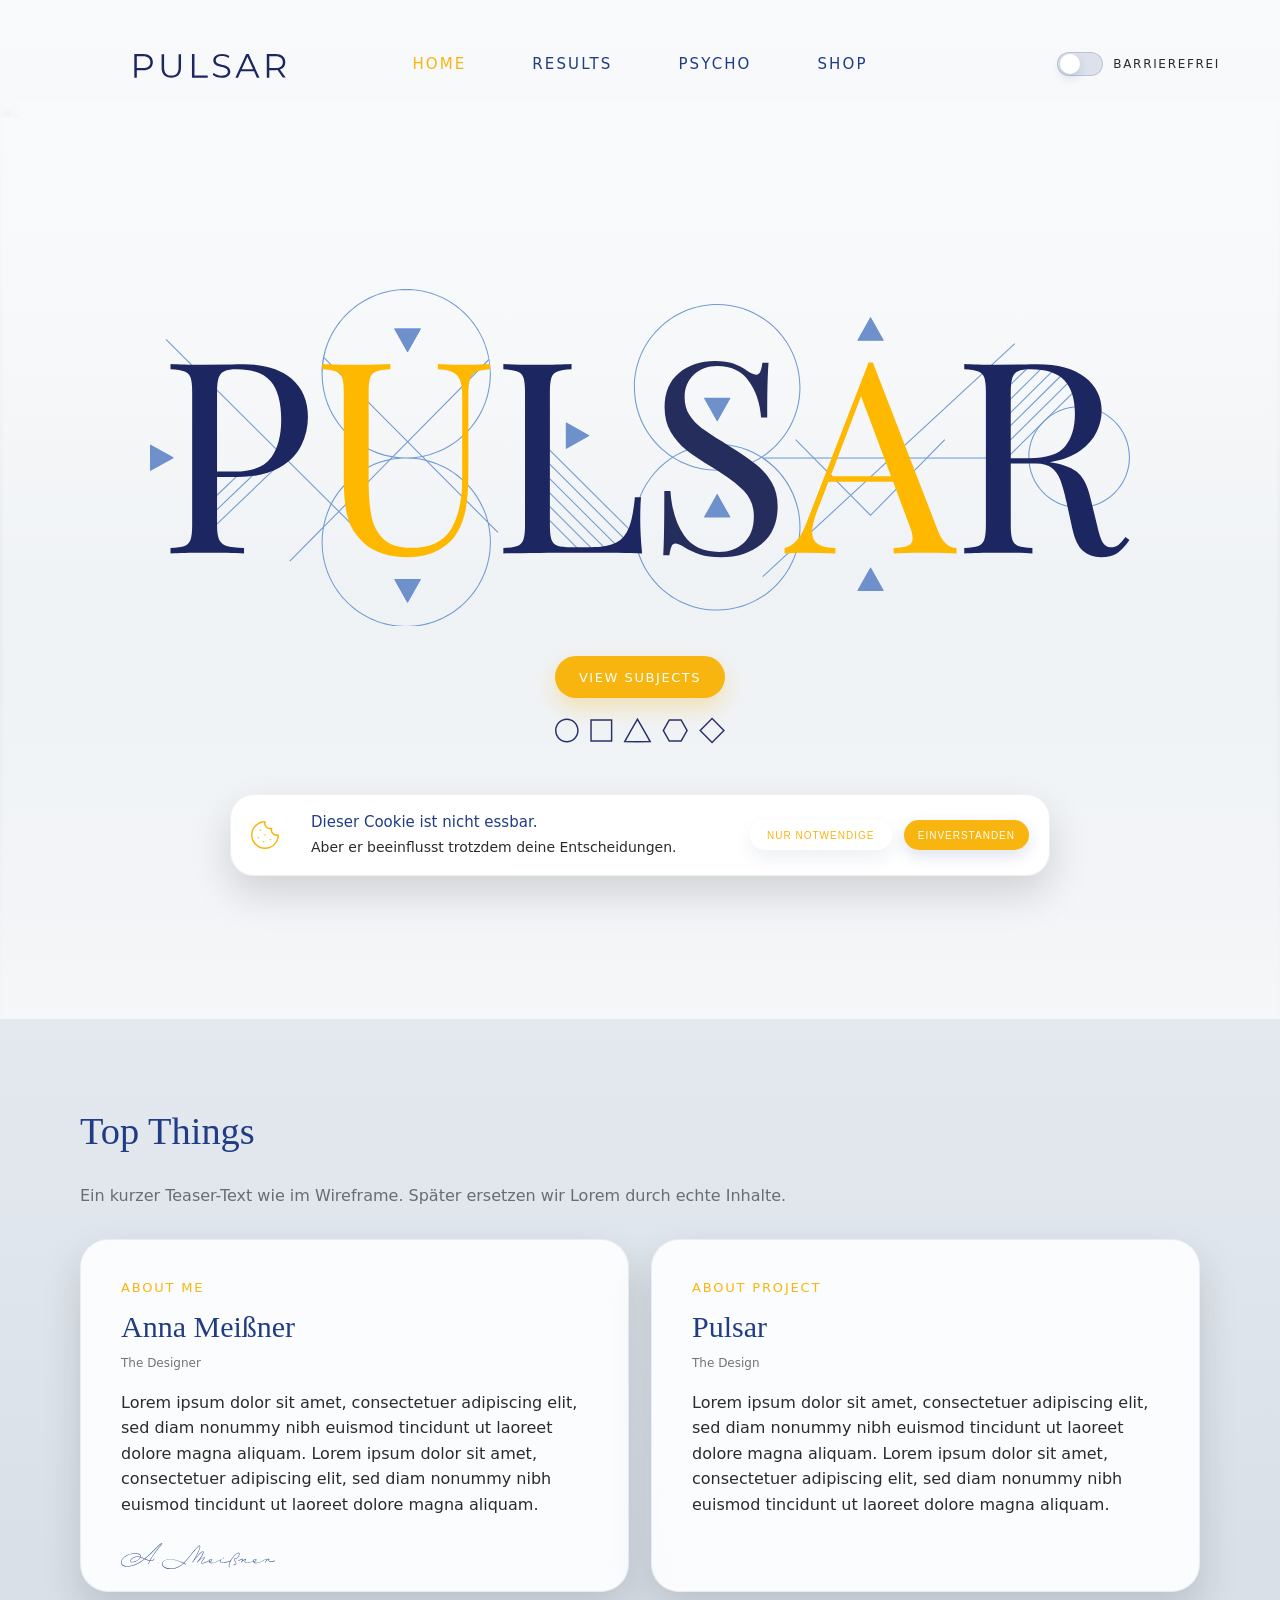
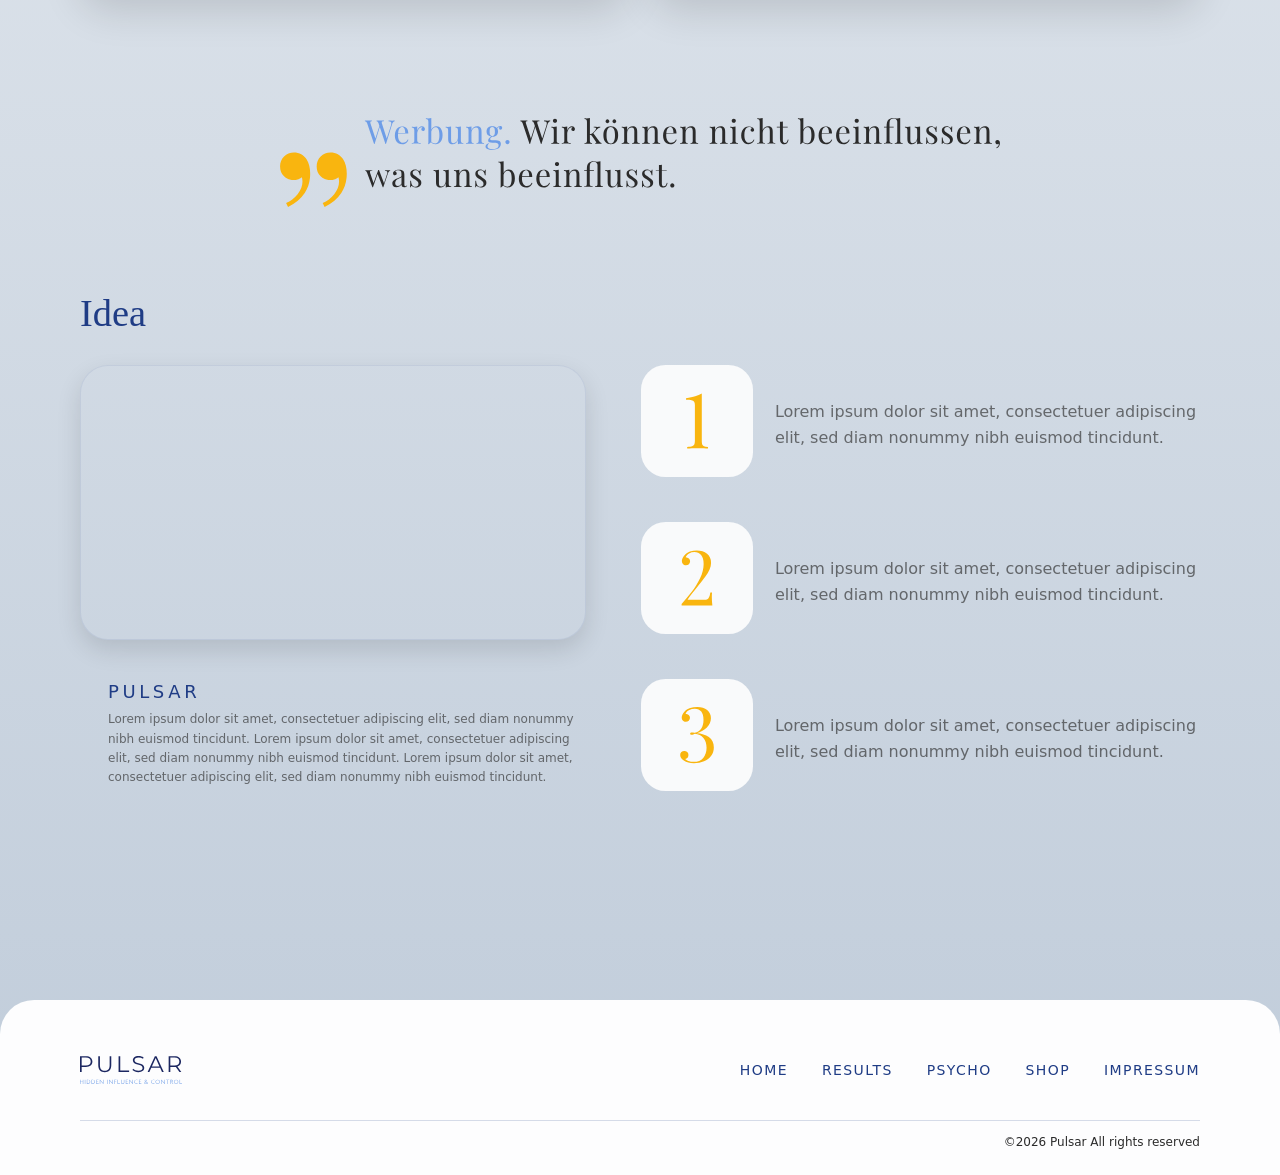
==== commit f7f017e0: "Layout fixes, responsive updates and accessibility mode" ====
--- a/index.html
+++ b/index.html
@@ -56,7 +56,7 @@
     <div class="hero-stage">
 
         <!-- Hintergrund Mensch -->
-        <img src="assets/img/Hero-Man.png" alt="" aria-hidden="true" class="hero-figure" loading="eager">
+        <img src="assets/img/hero-man.png" alt="" aria-hidden="true" class="hero-figure" loading="eager">
 
         <div class="container hero-shell">
             <div class="hero-center reveal">
@@ -247,7 +247,7 @@
     </footer>
 
 
-
+    <!-- Für die präsi -->
     <!-- <button
         type="button"
         style="position:fixed; right:16px; bottom:16px; z-index:9999;"
--- a/css/pulsar.css
+++ b/css/pulsar.css
@@ -146,7 +146,7 @@
   color: var(--muted);
 }
 
-.hero-copy .lead /* Text unter Headline in Home */
+.hero-copy .lead /* Text unter Headline in */
 {
   line-height: 1.35;
   margin-top: 20px;
@@ -171,7 +171,7 @@
   color: var(--text);
 }
 
-.psycho-card ul li::marker
+.psycho-card ul li::marker /*Listen Dots immer blau*/
 {
   color: var(--dots);
 }
@@ -215,7 +215,7 @@
 
 
 /* =========================================================
-   Global Section
+   Nachbesserung für index
 ========================================================= */
 
 /* Sections */
@@ -285,10 +285,7 @@
   display: block;
 }
 
-.cookie-banner__content
-{
-  min-width: 0;
-}
+.cookie-banner__content {min-width: 0;}
 
 .cookie-banner__title
 {
@@ -315,12 +312,11 @@
   align-items: center;
 }
 
-.cookie-banner__button
-{
-  white-space: nowrap;
-}
-
-@media (max-width: 860px)
+.cookie-banner__button {white-space: nowrap;}
+
+
+/*bissel responsive*/
+@media (max-width: 860px) 
 {
   .cookie-banner__inner
   {
@@ -352,22 +348,26 @@
   letter-spacing: 0.10em;
 }
 
-.cookie-banner .btn-primary
-{
-  box-shadow: 0 6px 16px rgba(31, 60, 133, 0.14);
-}
+
+
+/*bisschen button nachbessern, gelber schatten geht über banner drüber hinaus*/
+.cookie-banner .btn-primary {box-shadow: 0 6px 16px rgba(31, 60, 133, 0.14);}
 
 
 /* =========================================================
-   ACCESSIBILITY TOGGLE
+   Behindrten Button
 ========================================================= */
+/* noch nicht ganz geil weil muss main nav um stylen, liegt auf der gleichen
+ebene wie main nav das align passt also noch nicht ganz, war bis her zu faul*/
 
 .a11y-control
 {
   display: flex;
   align-items: center;
   gap: 10px;
-  margin-left: 240px;
+
+  margin-left: 0;
+  margin-right: 0;
   white-space: nowrap;
   flex-shrink: 0;
 }
@@ -412,10 +412,7 @@
   border-color: rgba(236, 180, 42, 0.35);
 }
 
-.a11y-toggle.active .a11y-toggle__thumb
-{
-  transform: translateX(22px);
-}
+.a11y-toggle.active .a11y-toggle__thumb {transform: translateX(22px);}
 
 .a11y-label
 {
@@ -448,12 +445,11 @@
 
   display: flex;
   align-items: center;
-  justify-content: flex-start;
-  gap: 0;
+  justify-content: space-between;
 
   padding: 28px 60px 0 120px;
-  flex-wrap: wrap;
-}
+}
+
 
 .logo
 {
@@ -471,11 +467,16 @@
 /* Nav */
 .main-nav
 {
-  margin-left: 90px;
+  position: absolute;
+  left: 50%;
+  transform: translateX(-50%);
+
   display: flex;
   align-items: center;
   gap: 14px;
-}
+  margin-left: 0;
+}
+
 
 .nav-list
 {
@@ -503,6 +504,7 @@
   transition: transform 0.25s ease, color 0.25s ease;
 }
 
+/* passt noch nicht ganz, kann sein dass noch was vom ursprügnlichen nav system übrig ist, hatte ein dropdown im main nav*/
 .nav-link:hover
 {
   color: var(--accent);
@@ -543,7 +545,7 @@
 /* Aktive Seite = gelb */
 .nav-link.is-active {color: var(--accent);}
 
-/* Mobile toggle (wird in Mobile aktiviert) */
+/* smartphone menue toggle noch nicht ganz optimiert */
 .nav-toggle
 {
   display: none;
@@ -558,9 +560,9 @@
 .nav-toggle__bar
 {
   display: block;
+  width: 20px;
   height: 2px;
-  width: 22px;
-  margin: 5px auto;
+  margin: 0;
   background: var(--ink);
   border-radius: 10px;
 }
@@ -611,7 +613,7 @@
   isolation: isolate;
 }
 
-/* Das Bild soll die ganze Breite der Bühne einnehmen */
+/* komplette bildschirm breite */
 .hero-figure
 {
   position: absolute;
@@ -646,7 +648,7 @@
   );
 }
 
-/* Weiche Aufhellung über dem Bild */
+/* Weiche Aufhellung über dem Bild, wahrscheinlich zu krass man sieht nix merhr vom bild nach dem launch */
 .hero-stage::before
 {
   content: "";
@@ -688,7 +690,7 @@
   padding-top: 60px;
 }
 
-/* Logo */
+
 .hero-logo
 {
   width: min(980px, 86vw);
@@ -698,12 +700,10 @@
   margin-bottom: 30px;
 }
 
-/* CTA */
-.hero-actions
-{
-  margin-top: 0;
-}
-
+
+.hero-actions {margin-top: 0;}
+
+/* warum überhsaupt die global settings XD */
 .hero-actions .btn
 {
   height: 42px;
@@ -711,7 +711,7 @@
   font-size: 13px;
 }
 
-/* Symbols */
+/* Signature formen */
 .hero-symbols
 {
   width: 170px;
@@ -721,7 +721,7 @@
   opacity: 0.95;
 }
 
-/* Alte Hero-Elemente sicher deaktivieren */
+/* nach der umstellung auf die neue hero page, hatte kein bock mehr zu suchen */
 .hero-grid,
 .hero-copy,
 .hero-cards,
@@ -743,7 +743,7 @@
   gap: 22px;
 }
 
-.card /* Inhalt der Karte */
+.card /* card content */
 {
   background: var(--card);
   border-radius: var(--radius-lg);
@@ -754,7 +754,7 @@
   min-height: 350px;
 }
 
-/* Overline in gelb wie Wireframe */
+/* Overline  */
 .card-kicker
 {
   margin: 0 0 15px; /* Overline -> Headline */
@@ -786,7 +786,7 @@
 }
 
 /* -----------------------------
-   QUOTE SVG Section (wie Wireframe)
+   QUOTE SVG Section 
 ------------------------------ */
 .section-quote {padding: 36px 0 54px;}
 
@@ -812,7 +812,7 @@
 {
   display: grid;
   grid-template-columns: 0.95fr 1.05fr; /* links schmaler, rechts breiter */
-  gap: 55px;                            /* etwas mehr Luft wie im Wireframe */
+  gap: 55px;                            /* etwas mehr Luft */
   align-items: stretch;                 /* wichtig für Punkt 3 */
 }
 
@@ -824,21 +824,21 @@
   overflow: hidden;
 
   background:
-    url("../assets/img/Branding2.png") center center / cover no-repeat;
+    url("../assets/img/Branding2.png") center center / cover no-repeat; /*warum lamnge Ladezeit??????*/
 
   border: 1px solid rgba(31, 60, 133, 0.08);
   box-shadow: var(--shadow-soft);
   margin-bottom: 20px;
 }
 
-/* Linke Spalte: Bild + Text darunter */
+/* Linke Spalte: Bild & Text darunter */
 .idea-left
 {
   display: grid;
   gap: 18px;
 }
 
-/* Caption unter der grauen Box */
+/* Caption unter grauer Box */
 .idea-caption__title
 {
   margin: 0 0 7px;
@@ -864,7 +864,7 @@
 .step
 {
   display: grid;
-  grid-template-columns: 112px 1fr; /* linke Zahlbox deutlich größer */
+  grid-template-columns: 112px 1fr; 
   gap: 22px;
   align-items: center;
 
@@ -883,11 +883,13 @@
   transition: transform 0.6s cubic-bezier(0.22, 1, 0.36, 1);
 }
 
-.step:hover .step-num {transform: translateY(-4px);}
+.step:hover .step-num {transform: translateY(-4px);} /*warum nicht bisschen hovern*/
 
 /* -----------------------------
    Reveal Animation (für JS)
 ------------------------------ */
+
+/* eig global settings aber bleibt jetzt einfachg hier */
 .reveal
 {
   opacity: 0;
@@ -902,7 +904,7 @@
 }
 
 /* -----------------------------
-   Responsive
+   bisschen responsive
 ------------------------------ */
 
 @media (max-width: 1100px)
@@ -950,22 +952,59 @@
 {
   .site-header
   {
-    padding-left: 22px;
-    padding-right: 22px;
-  }
-
-  .logo {
-    width: 140px;
-  }
-
-  /* Mobile Nav */
-  .nav-toggle {
-    display: inline-block;
-  }
-
-  .nav-list {
+    padding: 18px 22px 0 22px;
+    position: relative;
+    min-height: 64px;
+  }
+
+  .logo-link
+  {
+    display: none;
+  }
+
+  .main-nav
+  {
+    position: static;
+    transform: none;
+    margin-left: 0;
+  }
+
+  .nav-toggle
+  {
+    display: inline-flex;
+    flex-direction: column;
+    align-items: center;
+    justify-content: center;
+    gap: 5px;
+
     position: fixed;
-    inset: calc(var(--header-h)) 16px auto 16px;
+    top: 18px;
+    left: 22px;
+    z-index: 2200;
+  }
+
+  .a11y-control
+  {
+    position: fixed;
+    top: 18px;
+    right: 22px;
+    z-index: 2200;
+
+    margin-left: 0;
+    gap: 0;
+  }
+
+  .a11y-label
+  {
+    display: none;
+  }
+
+  .nav-list
+  {
+    position: fixed;
+    top: 72px;
+    left: 16px;
+    right: 16px;
 
     background: rgba(255, 255, 255, 0.92);
     backdrop-filter: blur(10px);
@@ -981,16 +1020,18 @@
     opacity: 0;
     pointer-events: none;
     transition: opacity 0.25s ease, transform 0.25s ease;
-  }
-
-  .main-nav[data-open="true"] .nav-list {
+    z-index: 2100;
+  }
+
+  .main-nav[data-open="true"] .nav-list
+  {
     opacity: 1;
     pointer-events: auto;
     transform: translateY(0);
   }
 
-  /* Dropdown in mobile als "aufklappbar" */
-  .dropdown {
+  .dropdown
+  {
     position: static;
     transform: none;
     width: 100%;
@@ -1005,33 +1046,21 @@
     transition: max-height 0.25s ease, opacity 0.25s ease, padding 0.25s ease;
   }
 
-  .has-dropdown[data-open="true"] .dropdown {
+  .has-dropdown[data-open="true"] .dropdown
+  {
     opacity: 1;
     max-height: 240px;
     padding: 10px;
   }
 
-  .quote-svg {
+  .quote-svg
+  {
     max-width: 92%;
   }
-
-  /* Hero-Karten auf Mobile zentrieren */
-  .hero-card--a,
-  .hero-card--b,
-  .hero-card--c {
-    right: auto;
-    left: 50%;
-    transform: translateX(-50%);
-  }
-
-  .hero-card--a { top: 0; }
-  .hero-card--b { top: 26px; }
-  .hero-card--c { top: 178px; }
-}
-
+}
 
 /* =========================================================
-   RESULTS – HERO (old index style)
+   RESULTS – HERO (alter index style)
 ========================================================= */
 
 .hero-results.section
@@ -1056,10 +1085,7 @@
   max-width: 520px;
 }
 
-.hero-results__actions
-{
-  margin-top: 34px;
-}
+.hero-results__actions {margin-top: 34px;}
 
 .hero-results__cards
 {
@@ -1082,6 +1108,8 @@
   overflow: hidden;
 }
 
+/* bisschen größer machen zu viel weißraum */
+
 /* Links Mitte */
 .hero-results__card--b
 {
@@ -1118,7 +1146,7 @@
 
 
 /* -----------------------------
-   RESULTS – OVERVIEW CARDS
+   menue cards
 ------------------------------ */
 
 .results-overview
@@ -1127,15 +1155,9 @@
   padding-bottom: 40px;
 }
 
-.results-overview__head
-{
-  margin-bottom: 90px;
-}
-
-.results-overview__head .h2
-{
-  margin-bottom: 14px;
-}
+.results-overview__head {margin-bottom: 90px;}
+
+.results-overview__head .h2{margin-bottom: 14px;}
 
 
 .results-cards
@@ -1204,7 +1226,7 @@
 .results-card.is-active .results-card__label
 {
   opacity: 1;
-  transform: translateX(-50%) translateY(0);
+  transform: translateX(-50%) translateY(0); /*hätte zeit gespart wenn ich gleich global gemacht hätte */
 }
 
 
@@ -1277,7 +1299,7 @@
 }
 
 /* =========================================================
-   RESULTS – CONTENT STAGE
+   getriggerte inhalte der einzelnen menue cards
 ========================================================= */
 
 .results-stage
@@ -1428,7 +1450,7 @@
   height: auto;
   flex-shrink: 0;
   position: relative;
-  top: -35px;     /* (-)) nach oben */
+  top: -35px;     /* (-)) nach oben */ /*1000x vergessen XD*/
   right: -6px;   /* (-)) nach rechts */
 }
 
@@ -1506,7 +1528,7 @@
   pointer-events: none;
 }
 
-.result-icon-card:hover .result-icon-card__label
+.result-icon-card:hover .result-icon-card__label /* ich hätte es wirklich einfach global regeln sollen ist das nervig*/
 {
   opacity: 1;
   transform: translateX(-50%) translateY(0);
@@ -1530,8 +1552,6 @@
   transition: transform .25s ease;
 }
 
-
-
 .results-card.is-active
 {
   transform: translateY(-18px) scale(1.08);
@@ -1543,7 +1563,7 @@
 
 
 
-/* SVG optisches Maß*/
+/* SVG optisches anpassen*/
 .icon-brain {transform: scale(1.25);}
 
 .result-article[data-article="book"] .result-card__hero-icon
@@ -1562,9 +1582,9 @@
 }
 
 
-/* =========================================================
-   POSTER ARTICLE
-========================================================= */
+/* -
+   poster Content
+- */
 
 /* Grid Syytem, grösse der Kacheln innerhalb des Grids*/
 .poster-stage
@@ -1584,7 +1604,7 @@
   margin-top: 5px;
 }
 
-/* Poster Fächer*/
+/* Poster Fächer, so ne kotzigen scheiße gewesen*/
 .poster-fan__item
 {
   position: absolute;
@@ -1603,9 +1623,9 @@
   align-items: center;
   justify-content: center;
   transition:
-  transform 0.95s cubic-bezier(0.16, 1, 0.22, 1.08),
-  opacity 0.42s ease,
-  box-shadow 0.42s ease;
+    transform 0.95s cubic-bezier(0.16, 1, 0.22, 1.08), /*vorallem das, ewig saß ich an dem müll*/
+    opacity 0.42s ease,
+    box-shadow 0.42s ease;
   will-change: transform;
   transform-origin: center center;
 }
@@ -1652,19 +1672,13 @@
 }
 
 .poster-fan__item[data-poster="poster1"] .poster-fan__image
-{
-  background-image: url("../assets/img/poster1.png");
-}
+{background-image: url("../assets/img/poster1.png");}
 
 .poster-fan__item[data-poster="poster2"] .poster-fan__image
-{
-  background-image: url("../assets/img/poster2.png");
-}
+{background-image: url("../assets/img/poster2.png");}
 
 .poster-fan__item[data-poster="poster3"] .poster-fan__image
-{
-  background-image: url("../assets/img/poster3.png");
-}
+{background-image: url("../assets/img/poster3.png");}
 
 .poster-fan__image::before,
 .poster-fan__image::after
@@ -1771,10 +1785,7 @@
   gap: 26px;
 }
 
-.poster-download-btn
-{
-  min-width: 198px;
-}
+.poster-download-btn {min-width: 198px;}
 
 .poster-download-icon
 {
@@ -1852,9 +1863,9 @@
   color: var(--muted);
 }
 
-/* =========================================================
-   POSTER FAN – aktive / passive Zustände
-========================================================= */
+/* -
+   poster-fan – aktive / passive Zustände
+- */
 
 .poster-fan__item {opacity: 0.72;}
 
@@ -1920,9 +1931,483 @@
 }
 
 .results-panel:has(.result-article[data-article="poster"].is-visible) .results-panel__media
-{
-  display: none;
-}
+{display: none;} /*extra weil ich es ab und zu mal aus kommentieren musste um zu schauen ob das das problem war gab ein bisschen probleme hier*/
+
+
+
+/* =========================================================
+   RESULTS RESPONSIVE
+========================================================= */
+
+@media (max-width: 1100px)
+{
+  .hero-results.section
+  {
+    padding-top: 110px;
+    padding-bottom: 70px;
+  }
+
+  .hero-results__grid
+  {
+    grid-template-columns: 1fr;
+    gap: 34px;
+  }
+
+  .hero-results__copy
+  {
+    max-width: 100%;
+  }
+
+  .hero-results__cards
+  {
+    justify-self: center;
+    width: 460px;
+    height: 430px;
+  }
+
+  .hero-results__card--a
+  {
+    width: 210px;
+    height: 330px;
+    top: 0;
+  }
+
+  .hero-results__card--b
+  {
+    width: 220px;
+    height: 330px;
+    left: 10px;
+    top: 40px;
+  }
+
+  .hero-results__card--c
+  {
+    width: 210px;
+    height: 170px;
+    right: 0;
+    bottom: 10px;
+  }
+
+  .results-cards
+  {
+    flex-wrap: wrap;
+    justify-content: center;
+  }
+
+  .results-card
+  {
+    flex: 0 1 calc(50% - 12px);
+    max-width: 260px;
+  }
+
+  .results-panel
+  {
+    grid-template-columns: 1fr;
+  }
+
+  .results-panel__media
+  {
+    min-height: 420px;
+  }
+
+  .results-panel__content
+  {
+    min-height: auto;
+  }
+
+  .result-article
+  {
+    position: relative;
+    inset: auto;
+    opacity: 1;
+    transform: none;
+    pointer-events: auto;
+    display: none;
+  }
+
+  .result-article.is-visible
+  {
+    display: block;
+  }
+
+  .poster-stage
+  {
+    grid-template-columns: 1fr;
+    gap: 28px;
+  }
+
+  .poster-fan
+  {
+    min-height: 420px;
+    margin-left: 0;
+  }
+
+  .poster-info
+  {
+    min-height: 320px;
+  }
+
+  .poster-points
+  {
+    min-height: 220px;
+  }
+
+  .poster-points__grid
+  {
+    grid-template-columns: 1fr;
+    gap: 20px;
+  }
+
+  .poster-point
+  {
+    padding: 0;
+  }
+
+  .poster-point:not(:first-child)
+  {
+    border-left: 0;
+    border-top: 1px solid rgba(31, 60, 133, 0.25);
+    padding-top: 20px;
+  }
+}
+
+@media (max-width: 680px)
+{
+  .hero-results.section
+  {
+    padding-top: 90px;
+    padding-bottom: 54px;
+  }
+
+  .hero-results__copy .h1
+  {
+    font-size: clamp(28px, 9vw, 42px);
+    line-height: 1.08;
+  }
+
+  .hero-results__copy .lead
+  {
+    max-width: 100%;
+    font-size: 15px;
+    line-height: 1.5;
+  }
+
+  .hero-results__actions
+  {
+    margin-top: 24px;
+  }
+
+  .hero-results__cards
+  {
+    width: 100%;
+    max-width: 320px;
+    height: 280px;
+  }
+
+  .hero-results__card--a
+  {
+    width: 150px;
+    height: 220px;
+    top: 0;
+    right: 0;
+  }
+
+  .hero-results__card--b
+  {
+    width: 150px;
+    height: 220px;
+    left: 0;
+    top: 32px;
+  }
+
+  .hero-results__card--c
+  {
+    width: 150px;
+    height: 110px;
+    right: 0;
+    bottom: 0;
+  }
+
+  .results-overview
+  {
+    padding-top: 40px;
+    padding-bottom: 24px;
+  }
+
+  .results-overview__head
+  {
+    margin-bottom: 36px;
+  }
+
+  .results-cards
+  {
+    display: grid;
+    grid-template-columns: 1fr 1fr;
+    gap: 16px;
+  }
+
+  .results-card
+  {
+    max-width: none;
+    width: 100%;
+    height: 190px;
+    min-width: 0;
+    padding: 18px 12px 16px;
+  }
+
+  .results-card__image
+  {
+    width: 90px;
+    height: 90px;
+    margin-top: 10px;
+  }
+
+  .results-card__image img
+  {
+    width: 78px;
+  }
+
+  .results-card__label
+  {
+    opacity: 1;
+    transform: translateX(-50%) translateY(0);
+    bottom: 16px;
+    font-size: 11px;
+    white-space: normal;
+  }
+
+  .results-cards:hover .results-card
+  {
+    transform: none;
+    opacity: 1;
+    filter: none;
+  }
+
+  .results-cards .results-card:hover
+  {
+    transform: translateY(-6px);
+    opacity: 1;
+  }
+
+  .results-stage
+  {
+    padding-top: 30px;
+    padding-bottom: 56px;
+  }
+
+  .results-panel__media
+  {
+    min-height: 260px;
+    border-radius: 22px;
+  }
+
+  .result-card
+  {
+    padding: 24px 20px 26px;
+    min-height: auto;
+    border-radius: 22px;
+  }
+
+  .result-card__topline
+  {
+    margin: 0 0 14px;
+  }
+
+  .result-card__head
+  {
+    margin-bottom: 18px;
+    gap: 12px;
+  }
+
+  .result-card__title
+  {
+    margin: 0;
+    font-size: 28px;
+  }
+
+  .result-card__hero-icon
+  {
+    width: 62px;
+    top: 0;
+    right: 0;
+    position: static;
+  }
+
+  .result-article[data-article="book"] .result-card__hero-icon
+  {
+    position: static;
+    width: 72px;
+  }
+
+  .result-card__text
+  {
+    grid-template-columns: 1fr;
+    gap: 18px;
+    padding-left: 0;
+    padding-right: 0;
+  }
+
+  .result-card__text p
+  {
+    font-size: 14px;
+    text-align: left;
+  }
+
+  .result-icons
+  {
+    grid-template-columns: 1fr;
+    gap: 14px;
+  }
+
+  .result-icon-card
+  {
+    aspect-ratio: auto;
+    min-height: 120px;
+    border-radius: 18px;
+  }
+
+  .result-icon-card__label
+  {
+    opacity: 1;
+    transform: translateX(-50%) translateY(0);
+    bottom: 14px;
+    font-size: 10px;
+  }
+
+  .result-icon-card img
+  {
+    max-width: 72px;
+    max-height: 72px;
+    transform: translateY(-4px);
+  }
+
+  .poster-fan
+  {
+    min-height: 280px;
+  }
+
+  .poster-fan__item
+  {
+    width: 140px;
+    height: 210px;
+    border-radius: 18px;
+  }
+
+  .poster-fan__item--left
+  {
+    left: 0;
+    top: 26px;
+  }
+
+  .poster-fan__item--center
+  {
+    left: 50%;
+    top: 0;
+    transform: translateX(-50%) rotate(0deg);
+  }
+
+  .poster-fan__item--right
+  {
+    right: 0;
+    left: auto;
+    top: 26px;
+  }
+
+  .poster-fan__item.is-left
+  {
+    transform: translateX(0) rotate(-8deg) scale(0.92);
+  }
+
+  .poster-fan__item.is-center
+  {
+    transform: translateX(-50%) rotate(0deg) scale(1);
+  }
+
+  .poster-fan__item.is-right
+  {
+    transform: translateX(0) rotate(8deg) scale(0.92);
+  }
+
+  .poster-info
+  {
+    min-height: auto;
+  }
+
+  .poster-info__panel
+  {
+    position: relative;
+    inset: auto;
+    display: none;
+    padding: 28px 22px 24px;
+    border-radius: 24px;
+  }
+
+  .poster-info__panel.is-visible
+  {
+    display: block;
+  }
+
+  .poster-info__title
+  {
+    font-size: 34px;
+    margin-bottom: 22px;
+  }
+
+  .poster-info__text
+  {
+    max-width: 100%;
+    font-size: 14px;
+  }
+
+  .poster-info__actions
+  {
+    position: static;
+    margin-top: 22px;
+    gap: 18px;
+  }
+
+  .poster-download-btn
+  {
+    min-width: 0;
+  }
+
+  .poster-points
+  {
+    position: relative;
+    min-height: auto;
+    margin-top: 24px;
+  }
+
+  .poster-points__panel
+  {
+    position: relative;
+    inset: auto;
+    display: none;
+    transform: none;
+    opacity: 1;
+    pointer-events: auto;
+  }
+
+  .poster-points__panel.is-visible
+  {
+    display: block;
+  }
+
+  .poster-point__title
+  {
+    font-size: 13px;
+    margin-bottom: 10px;
+  }
+
+  .poster-point__text
+  {
+    font-size: 14px;
+  }
+}
+
+
+
+
 
 
 /* =========================================================
@@ -2047,9 +2532,9 @@
   font-size: 11px;
 }
 
-/* =========================================================
-   PSYCHO SUBJECTS NAV
-========================================================= */
+/* -
+    menue cards
+- */
 
 .psycho-subjects.section
 {
@@ -2180,7 +2665,7 @@
 }
 
 /* =========================================================
-   PSYCHO CONTENT SWITCHING
+   inhalte neu rein laden
 ========================================================= */
 
 .psycho-content-set {display: none;}
@@ -2189,7 +2674,7 @@
 
 /* Platzhalter für kommende Bereiche */
 
-.psycho-placeholder.section
+/* .psycho-placeholder.section
 {
   padding-top: 95px;
   padding-bottom: 120px;
@@ -2217,11 +2702,13 @@
   height: auto;
   display: block;
   opacity: 0.9;
-}
+} */
 
 /* =========================================================
-   PSYCHO DEFINITION SECTION
+   Layer 1 Ad Psych 
 ========================================================= */
+
+/* Definition */
 
 .psycho-definition {padding-top: 95px;}
 
@@ -2335,9 +2822,9 @@
 }
 
 
-/* =========================================================
-   DESIGN x WERBEPSYCHOLOGIE
-========================================================= */
+/* -
+   Design x Werbepsyxhc
+- */
 
 .psycho-design.section
 {
@@ -2533,9 +3020,9 @@
   background: var(--dots);
 }
 
-/* --------------------------------
-   Psycho Design – Interaction
--------------------------------- */
+/* -
+   D x W  Interaction
+- */
 
 .psycho-design-card
 {
@@ -2627,9 +3114,9 @@
 .psycho-design-card.is-active
 {box-shadow: none;}
 
-/* =========================================================
-   VERANTWORTUNG & VERTRAUEN
-========================================================= */
+/* -
+  V und V
+- */
 
 .psycho-trust.section
 {
@@ -2649,7 +3136,7 @@
   gap: 26px;
 }
 
-/* Bildkarten */
+/* Bild carts */
 .psycho-trust__media
 {
   height: 100%;
@@ -2662,7 +3149,7 @@
   box-shadow: var(--shadow-soft);
 }
 
-/* Platzhalter für spätere Bilder */
+/* Platzhalter */
 .psycho-trust__media--one {background-image: url(../assets/img/brand.png);}
 
 .psycho-trust__media--two {background-image: url(../assets/img/designer.png);}
@@ -2678,7 +3165,7 @@
   box-shadow: var(--shadow);
 }
 
-/* Kicker */
+
 .psycho-trust__kicker
 {
   margin: 0 0 22px;
@@ -2691,7 +3178,7 @@
   color: var(--accent);
 }
 
-/* Titel */
+
 .psycho-trust__title
 {
   margin: 0 0 28px;
@@ -2704,7 +3191,7 @@
   color: var(--ink);
 }
 
-/* Liste */
+
 .psycho-trust__list
 {
   list-style: none;
@@ -2725,7 +3212,7 @@
 }
 
 /* =========================================================
-   PERCEPTION 1. Abschnitt
+   Perception
 ========================================================= */
 
 
@@ -2735,13 +3222,10 @@
   padding-bottom: 0px;
 }
 
-/* Headline */
-.psycho-perception-intro__head
-{
-  margin-bottom: 62px;
-}
-
-/* Grid */
+
+.psycho-perception-intro__head {margin-bottom: 62px;}
+
+
 .psycho-perception-intro__grid
 {
   display: grid;
@@ -2749,7 +3233,6 @@
   gap: 28px;
 }
 
-/* Card */
 .psycho-perception-intro__card
 {
   min-height: 230px;
@@ -2767,7 +3250,6 @@
   text-align: center;
 }
 
-/* Icon */
 .psycho-perception-intro__icon
 {
   width: 65px;
@@ -2776,7 +3258,6 @@
   margin-bottom: 40px;
 }
 
-/* Text */
 .psycho-perception-intro__text
 {
   margin: 0;
@@ -2789,9 +3270,9 @@
 
 
 
-/* =========================================================
-   PERCEPTION – STACK CARDS
-========================================================= */
+/* -
+   mechanismen cards
+- */
 
 .psycho-perception-stack.section
 {
@@ -2843,14 +3324,14 @@
 /* goal.svg */
 .psycho-perception-stack__meta-icon
 {
-  width: 50px;
+  width: 30px;
   height: auto;
   display: block;
   margin: 0;
   padding: 0;
 }
 
-/* Wichtige Mechanismen */
+/* topline */
 .psycho-perception-stack__kicker
 {
   margin: 0;
@@ -2862,7 +3343,7 @@
   color: var(--accent);
 }
 
-/* Gruppe 2: Headline */
+/* Gruppe 2 Headline */
 .psycho-perception-stack__title
 {
   margin: 0;
@@ -2877,7 +3358,7 @@
   margin-bottom: 40px;
 }
 
-/* Gruppe 3: Textblock */
+/* Gruppe  Textblock */
 .psycho-perception-stack__text
 {
   margin: 0;
@@ -2906,7 +3387,7 @@
   background-color: rgba(160, 175, 190, 0.35);
 }
 
-/* Bilder */
+
 .psycho-perception-stack__media--spicy  { background-image: url("../assets/img/spicy.png"); }
 .psycho-perception-stack__media--break  { background-image: url("../assets/img/break.png"); }
 .psycho-perception-stack__media--fresh  { background-image: url("../assets/img/fresh.png"); }
@@ -2916,7 +3397,9 @@
 
 
 
-/* PERCEPTION – CONTEXT SECTION */
+/* -
+context section / letzte section
+-*/
 
 .psycho-perception-context.section {padding-bottom: 40px;}
 
@@ -2938,7 +3421,7 @@
   padding: 30px 34px;
 }
 
-/* LINKS OBEN – TEXT */
+/* links oben - text */
 
 .psycho-perception-context__card--text
 {
@@ -2956,7 +3439,7 @@
   font-weight: 300;
 }
 
-/* MITTE – ORANGE BACKGROUND + SLICE */
+/* mitte oben bild + svg */
 
 .psycho-perception-context__card--visual
 {
@@ -2973,7 +3456,7 @@
   justify-content: center;
 }
 
-/* Slice SVG */
+/* slice svg */
 .psycho-perception-context__slice
 {
   width: 124px;
@@ -3008,14 +3491,15 @@
 }
 
 /* Pfeil */
+/* eig nochmal das svg im ai nachbessern bc ist zu dünn */
 .psycho-perception-context__arrow
 {
-  width: 26px;
+  width: 20px;
   height: auto;
   margin-top: 6px;
 }
 
-/* Text */
+
 .psycho-perception-context__card--highlight p
 {
   margin: 0;
@@ -3025,12 +3509,9 @@
   max-width: 640px;
 }
 
-.psycho-summary.section
-{
-  padding: 100px 0 120px;
-}
-
-/* Grid */
+.psycho-summary.section {padding: 100px 0 120px;}
+
+/* ----------Grid---------- */
 .psycho-summary__grid
 {
   display: grid;
@@ -3038,13 +3519,8 @@
   align-items: center;
 }
 
-/* Items */
-.psycho-summary__item
-{
-  text-align: center;
-}
-
-/* Headline */
+.psycho-summary__item {text-align: center;}
+
 .psycho-summary__item h3
 {
   margin: 0 0 18px;
@@ -3057,7 +3533,6 @@
   color: var(--ink);
 }
 
-/* Text */
 .psycho-summary__item p
 {
   margin: 0;
@@ -3070,7 +3545,6 @@
   color: var(--text);
 }
 
-/* Divider */
 .psycho-summary__divider
 {
   width: 1px;
@@ -3081,8 +3555,11 @@
 
 
 /* =========================================================
-   COLOR – INTRO
+   COLOR 
 ========================================================= */
+/* -
+  intro
+-*/
 
 .psycho-color-intro.section
 {
@@ -3092,10 +3569,7 @@
 
 .psycho-color-intro .psycho-card__kicker {font-size: 14px;}
 
-.psycho-color-intro__head
-{
-  margin-bottom: 42px;
-}
+.psycho-color-intro__head {margin-bottom: 42px;}
 
 .psycho-color-intro__head .h2
 {
@@ -3139,10 +3613,7 @@
   margin-bottom: 22px;
 }
 
-.psycho-color-intro__item
-{
-  display: block;
-}
+.psycho-color-intro__item {display: block;}
 
 .psycho-color-note
 {
@@ -3178,7 +3649,9 @@
 }
 
 
-/* 2 */
+/*-
+  effekte
+-*/
 
 .psycho-color-effects.section
 {
@@ -3277,9 +3750,9 @@
 
 
 
-/* =========================================================
-   COLOR – SUBCONSCIOUS PERCEPTION
-========================================================= */
+/* -
+  unterbewusste wahrnehm
+- */
 
 .psycho-color-subconscious.section
 {
@@ -3287,10 +3760,7 @@
   padding-bottom: 90px;
 }
 
-.psycho-color-subconscious__head
-{
-  margin-bottom: 30px;
-}
+.psycho-color-subconscious__head {margin-bottom: 30px;}
 
 .psycho-color-subconscious__head .h2
 {
@@ -3344,7 +3814,6 @@
 }
 
 
-
 .psycho-color-subconscious__card--top
 {
   grid-column: 1 / -1;
@@ -3357,10 +3826,7 @@
   padding: 34px 100px 34px 44px;
 }
 
-.psycho-color-subconscious__top-content
-{
-  display: block;
-}
+.psycho-color-subconscious__top-content {display: block;}
 
 .psycho-color-subconscious__signals
 {
@@ -3420,8 +3886,6 @@
   display: block;
 }
 
-
-
 .psycho-color-subconscious__card--info
 {
   grid-column: 2 / 4;
@@ -3462,10 +3926,7 @@
   margin-left: 20px;
 }
 
-.psycho-color-subconscious__info-list-wrap
-{
-  display: block;
-}
+.psycho-color-subconscious__info-list-wrap {display: block;}
 
 .psycho-color-subconscious__info-label
 {
@@ -3503,9 +3964,9 @@
   color: var(--text);
 }
 
-/* --------------------------------
+/* -
    Reihe 3 links – Symbolkarte
--------------------------------- */
+- */
 
 .psycho-color-subconscious__card--symbols
 {
@@ -3543,10 +4004,7 @@
   font-weight: 300;
 }
 
-.psycho-color-subconscious__symbol-icon--vegan
-{
-  width: 70px;
-}
+.psycho-color-subconscious__symbol-icon--vegan {width: 70px;}
 
 .psycho-color-subconscious__symbol-text p:first-child
 {
@@ -3570,8 +4028,7 @@
   hyphens: auto;
 }
 
-
-
+/* -----------Grid------------- */
 .psycho-color-subconscious__note
 {
   grid-column: 1 / -1;
@@ -3608,9 +4065,9 @@
 }
 
 
-/* =========================================================
-   COLOR Abschnitt 4
-========================================================= */
+/* -
+   Abschnitt 4
+- */
 
 .psycho-color-culture.section
 {
@@ -3618,10 +4075,7 @@
   padding-bottom: 190px;
 }
 
-.psycho-color-culture__head
-{
-  margin-bottom: 34px;
-}
+.psycho-color-culture__head {margin-bottom: 34px;}
 
 .psycho-color-culture__head .h2
 {
@@ -3636,10 +4090,7 @@
   line-height: 1.5;
 }
 
-.psycho-color-culture__stage
-{
-  position: relative;
-}
+.psycho-color-culture__stage {position: relative;}
 
 .psycho-color-culture__backdrop
 {
@@ -3665,9 +4116,7 @@
 }
 
 .psycho-color-culture__image--ostasien
-{
-  background-image: url("../assets/img/ostasien.png");
-}
+{background-image: url("../assets/img/ostasien.png");}
 
 .psycho-color-culture__region-title
 {
@@ -3711,18 +4160,11 @@
   box-shadow: var(--shadow);
 }
 
-.psycho-color-culture__card--left
-{
-  padding: 38px 38px 34px 38px;
-}
-
-.psycho-color-culture__card--right
-{
-  padding: 38px 38px 34px 38px;
-}
-
-/* Navigation */
-
+/* Hätte man auch zusammen legen können hahaha kein bock mehr  */
+.psycho-color-culture__card--left {padding: 38px 38px 34px 38px;}
+.psycho-color-culture__card--right {padding: 38px 38px 34px 38px;}
+
+/* weiter drücken bei den kultur kram */
 .psycho-color-culture__nav
 {
   position: absolute;
@@ -3741,15 +4183,9 @@
   cursor: pointer;
 }
 
-.psycho-color-culture__nav--prev
-{
-  left: -24px;
-}
-
-.psycho-color-culture__nav--next
-{
-  right: -24px;
-}
+/* so ein dummer müll, hatte kein bock mehr zu suchen */
+.psycho-color-culture__nav--prev {left: -24px;} 
+.psycho-color-culture__nav--next {right: -24px;}
 
 .psycho-color-culture__nav.is-hidden
 {
@@ -3890,10 +4326,7 @@
   padding-bottom: 38px;
 }
 
-.psycho-trigger-intro__head
-{
-  margin-bottom: 40px;
-}
+.psycho-trigger-intro__head {margin-bottom: 40px;}
 
 .psycho-trigger-intro__head .h2
 {
@@ -3916,20 +4349,15 @@
   margin-bottom: 22px;
 }
 
-.psycho-trigger-intro__item
-{
-  display: block;
-}
-
-.psycho-trigger-intro .psycho-card
-{
-  min-height: 320px;
-}
-
-.psycho-trigger-intro .psycho-card__kicker
-{
-  font-size: 14px;
-}
+
+
+
+/* hätte man auch global machen können, jetzt auch zu spät */
+.psycho-trigger-intro__item {display: block;}
+
+.psycho-trigger-intro .psycho-card {min-height: 320px;}
+
+.psycho-trigger-intro .psycho-card__kicker {font-size: 14px;} /* ja soi kann man seine zeit auch verschwenden*/
 
 .psycho-trigger-intro .psycho-card__title {margin-bottom: 26px;}
 
@@ -4001,8 +4429,11 @@
 }
 
 /* =========================================================
-   Trigger 1. / 2. Abschnitt
+   Trigger 
 ========================================================= */
+/* -
+  1. und 2. Abschnitt
+-*/
 
 .psycho-trigger-cards.section
 {
@@ -4069,14 +4500,12 @@
   color: var(--text);
 }
 
-.psycho-trigger-card:nth-child(3) .psycho-trigger-card__text
-{
-  margin-top: 12px;
-}
-
-/* =========================================================
+/* ich könnte heulen einfach aus parenten wird schon */
+.psycho-trigger-card:nth-child(3) .psycho-trigger-card__text {margin-top: 12px;}
+
+/* -
    3. Abschnitt
-========================================================= */
+- */
 
 .psycho-trigger-usage.section
 {
@@ -4084,10 +4513,7 @@
   padding-bottom: 120px;
 }
 
-.psycho-trigger-usage__head
-{
-  margin-bottom: 34px;
-}
+.psycho-trigger-usage__head {margin-bottom: 34px;}
 
 .psycho-trigger-usage__grid
 {
@@ -4112,7 +4538,7 @@
   justify-content: flex-start;
 }
 
-/* Linke Karte (nur Icon) */
+/* Linke Karte NUR ICON */
 .psycho-trigger-usage-card--visual
 {
   align-items: center;
@@ -4213,9 +4639,9 @@
   text-align: center;
 }
 
-/* =========================================================
+/* -
    4. Abschnitt
-========================================================= */
+- */
 
 .psycho-trigger-levels.section
 {
@@ -4223,10 +4649,7 @@
   padding-bottom: 130px;
 }
 
-.psycho-trigger-levels__head
-{
-  margin-bottom: 34px;
-}
+.psycho-trigger-levels__head {margin-bottom: 34px;}
 
 .psycho-trigger-levels__head .h2
 {
@@ -4262,15 +4685,9 @@
   padding: 36px 40px 34px;
 }
 
-.psycho-trigger-levels-card .psycho-card__kicker
-{
-  font-size: 14px;
-}
-
-.psycho-trigger-levels-card .psycho-card__title
-{
-  margin: 0 0 30px;
-}
+.psycho-trigger-levels-card .psycho-card__kicker {font-size: 14px;}
+
+.psycho-trigger-levels-card .psycho-card__title {margin: 0 0 30px;}
 
 .psycho-trigger-levels__bullet-list
 {
@@ -4477,15 +4894,1081 @@
 }
 
 
+
 /* =========================================================
-   IMPRINT HERO
+   PSYCHO RESPONSIVE
+========================================================= */
+
+@media (max-width: 1100px)
+{
+  /* ---------------------------------
+     HERO
+  --------------------------------- */
+  .psycho-hero__grid
+  {
+    width: calc(100% - 80px);
+    margin: 0 0 0 40px;
+    height: 560px;
+  }
+
+  .psycho-hero__media
+  {
+    height: 560px;
+  }
+
+  .psycho-hero__content
+  {
+    left: 48px;
+    top: 210px;
+    width: 460px;
+  }
+
+  .psycho-hero__content .h1
+  {
+    width: auto;
+    max-width: 100%;
+  }
+
+  .psycho-hero__content .muted
+  {
+    width: auto;
+    max-width: 420px;
+  }
+
+  /* ---------------------------------
+     SUBJECT CARDS
+  --------------------------------- */
+  .psycho-subjects__grid
+  {
+    grid-template-columns: repeat(2, minmax(0, 1fr));
+  }
+
+  /* ---------------------------------
+     AD PSYCHOLOGY
+  --------------------------------- */
+  .psycho-definition__grid
+  {
+    grid-template-columns: 1fr;
+  }
+
+  .psycho-card
+  {
+    min-height: auto;
+  }
+
+  .psycho-design__media-row
+  {
+    grid-template-columns: repeat(3, minmax(0, 1fr));
+  }
+
+  .psycho-design__cards
+  {
+    flex-direction: column;
+  }
+
+  .psycho-trust__grid
+  {
+    grid-template-columns: 1fr;
+    grid-template-rows: auto;
+  }
+
+  .psycho-trust__media
+  {
+    min-height: 280px;
+  }
+
+  .psycho-trust__card
+  {
+    min-height: auto;
+  }
+
+  /* ---------------------------------
+     PERCEPTION
+  --------------------------------- */
+  .psycho-perception-intro__grid
+  {
+    grid-template-columns: 1fr;
+  }
+
+  .psycho-perception-stack__card-inner
+  {
+    grid-template-columns: 1fr;
+    gap: 28px;
+  }
+
+  .psycho-perception-stack__media
+  {
+    height: 260px;
+  }
+
+  .psycho-perception-context__grid
+  {
+    grid-template-columns: 1fr 1fr;
+    grid-template-rows: auto;
+  }
+
+  .psycho-perception-context__card--image
+  {
+    grid-row: auto;
+    min-height: 280px;
+  }
+
+  .psycho-perception-context__card--highlight
+  {
+    grid-column: 1 / -1;
+  }
+
+  .psycho-summary__grid
+  {
+    grid-template-columns: 1fr;
+    gap: 26px;
+  }
+
+  .psycho-summary__divider
+  {
+    display: none;
+  }
+
+  /* ---------------------------------
+     COLOR
+  --------------------------------- */
+  .psycho-color-intro__grid
+  {
+    grid-template-columns: 1fr;
+  }
+
+  .psycho-color-effects__grid
+  {
+    grid-template-columns: 1fr;
+  }
+
+  .psycho-color-subconscious__layout
+  {
+    grid-template-columns: 1fr;
+  }
+
+  .psycho-color-subconscious__card--top
+  {
+    grid-column: auto;
+    grid-template-columns: 1fr;
+    gap: 28px;
+    padding: 34px 36px;
+  }
+
+  .psycho-color-subconscious__signals
+  {
+    margin-right: 0;
+    gap: 28px;
+    flex-wrap: wrap;
+  }
+
+  .psycho-color-subconscious__card--info
+  {
+    grid-column: auto;
+    grid-template-columns: 1fr;
+    min-height: auto;
+  }
+
+  .psycho-color-subconscious__info-text
+  {
+    max-width: 100%;
+  }
+
+  .psycho-color-subconscious__info-side
+  {
+    gap: 20px;
+  }
+
+  .psycho-color-culture__cards
+  {
+    width: calc(100% - 60px);
+    grid-template-columns: 1fr;
+    gap: 24px;
+    bottom: -220px;
+  }
+
+  .psycho-color-culture__card
+  {
+    min-height: auto;
+  }
+
+  .psycho-color-culture.section
+  {
+    padding-bottom: 340px;
+  }
+
+  /* ---------------------------------
+     TRIGGER
+  --------------------------------- */
+  .psycho-trigger-intro__grid
+  {
+    grid-template-columns: 1fr;
+  }
+
+  .psycho-trigger-cards__grid
+  {
+    grid-template-columns: 1fr;
+  }
+
+  .psycho-trigger-usage__grid
+  {
+    grid-template-columns: 1fr;
+  }
+
+  .psycho-trigger-levels__top-grid,
+  .psycho-trigger-levels__middle-grid,
+  .psycho-trigger-levels__bottom-grid
+  {
+    grid-template-columns: 1fr;
+  }
+
+  .psycho-trigger-levels__mini-group
+  {
+    grid-template-columns: 220px minmax(0, 1fr);
+  }
+}
+
+@media (max-width: 680px)
+{
+  /* ---------------------------------
+     HERO
+  --------------------------------- */
+  .psycho-hero
+  {
+    padding-top: 18px;
+  }
+
+  .psycho-hero__grid
+  {
+    width: calc(100% - 32px);
+    margin: 0 16px;
+    height: auto;
+  }
+
+  .psycho-hero__media
+  {
+    height: 420px;
+    border-radius: 24px;
+  }
+
+  .psycho-hero__media::after
+  {
+    background: linear-gradient(
+      to bottom,
+      rgba(236, 240, 247, 0.88) 0%,
+      rgba(236, 240, 247, 0.74) 30%,
+      rgba(236, 240, 247, 0.28) 62%,
+      rgba(236, 240, 247, 0.06) 100%
+    );
+  }
+
+  .psycho-hero__content
+  {
+    position: absolute;
+    left: 24px;
+    right: 24px;
+    top: 170px;
+    width: auto;
+  }
+
+  .psycho-hero__content .h1
+  {
+    margin: 0 0 18px;
+    font-size: clamp(28px, 9vw, 40px);
+    line-height: 1.08;
+  }
+
+  .psycho-hero__content .muted
+  {
+    max-width: 100%;
+    margin-bottom: 24px;
+    font-size: 14px;
+    line-height: 1.45;
+  }
+
+  .psycho-hero .btn
+  {
+    height: 30px;
+    padding: 0 14px;
+    font-size: 10px;
+  }
+
+  /* ---------------------------------
+     SUBJECT CARDS
+  --------------------------------- */
+  .psycho-subjects.section
+  {
+    padding-top: 34px;
+    padding-bottom: 24px;
+  }
+
+  .psycho-subjects__grid
+  {
+    grid-template-columns: 1fr;
+    gap: 14px;
+  }
+
+  .psycho-subject-card__button
+  {
+    min-height: 170px;
+    border-radius: 22px;
+    padding: 20px 14px 16px;
+  }
+
+  .psycho-subject-card__icon-wrap
+  {
+    min-height: 66px;
+    margin-bottom: 22px;
+  }
+
+  .psycho-subject-card__icon
+  {
+    width: 84px;
+  }
+
+  .psycho-subject-card__label
+  {
+    font-size: 15px;
+  }
+
+  .psycho-subject-card__more-text
+  {
+    font-size: 12px;
+  }
+
+  /* ---------------------------------
+     GLOBAL CARD SPACING
+  --------------------------------- */
+  .psycho-card
+  {
+    border-radius: 22px;
+    padding: 28px 22px 30px;
+  }
+
+  .psycho-card__kicker
+  {
+    margin-bottom: 18px;
+    font-size: 11px;
+  }
+
+  .psycho-card__title
+  {
+    margin-bottom: 22px;
+    font-size: 24px;
+    max-width: 100%;
+  }
+
+  .psycho-card__text
+  {
+    max-width: 100%;
+    font-size: 15px;
+    line-height: 1.5;
+    text-align: left;
+  }
+
+  .psycho-note,
+  .psycho-color-note,
+  .psycho-color-subconscious__note,
+  .psycho-trigger-note,
+  .psycho-trigger-levels__note
+  {
+    border-radius: 24px;
+    min-height: auto;
+    padding: 18px 18px 18px 18px;
+    gap: 16px;
+    align-items: flex-start;
+  }
+
+  .psycho-note__text,
+  .psycho-color-note__text,
+  .psycho-color-subconscious__note-text,
+  .psycho-trigger-note__text,
+  .psycho-trigger-levels__note-text
+  {
+    font-size: 15px;
+    line-height: 1.45;
+  }
+
+  /* ---------------------------------
+     AD PSYCHOLOGY
+  --------------------------------- */
+  .psycho-definition
+  {
+    padding-top: 60px;
+  }
+
+  .psycho-definition__head
+  {
+    margin-bottom: 34px;
+  }
+
+  .psycho-definition__title-svg
+  {
+    width: min(280px, 100%);
+    margin-bottom: 18px;
+  }
+
+  .psycho-design.section
+  {
+    padding-top: 26px;
+    padding-bottom: 70px;
+  }
+
+  .psycho-design__media-row
+  {
+    grid-template-columns: 1fr;
+    gap: 14px;
+  }
+
+  .psycho-design__media-card
+  {
+    height: 140px;
+    border-radius: 18px;
+  }
+
+  .psycho-design__media-icon
+  {
+    width: 84px;
+  }
+
+  .psycho-design__media-icon--kom
+  {
+    width: 100px;
+  }
+
+  .psycho-design__cards
+  {
+    gap: 14px;
+  }
+
+  .psycho-design-card
+  {
+    border-radius: 18px;
+  }
+
+  .psycho-design-card__trigger
+  {
+    min-height: 64px;
+    padding: 0 16px;
+  }
+
+  .psycho-design-card__trigger-title
+  {
+    font-size: 13px;
+  }
+
+  .psycho-design-card__list li
+  {
+    font-size: 16px;
+    line-height: 1.45;
+    max-width: 100%;
+  }
+
+  .psycho-design-card.is-open .psycho-design-card__panel,
+  .psycho-design-card.is-active .psycho-design-card__panel
+  {
+    max-height: 420px;
+    padding: 14px 20px 22px;
+  }
+
+  .psycho-trust.section
+  {
+    padding-top: 24px;
+    padding-bottom: 80px;
+  }
+
+  .psycho-trust__grid
+  {
+    gap: 18px;
+  }
+
+  .psycho-trust__media
+  {
+    min-height: 220px;
+    border-radius: 22px;
+  }
+
+  .psycho-trust__card
+  {
+    border-radius: 22px;
+    padding: 26px 22px;
+  }
+
+  .psycho-trust__title
+  {
+    font-size: 22px;
+    margin-bottom: 18px;
+  }
+
+  .psycho-trust__list li
+  {
+    font-size: 15px;
+  }
+
+  /* ---------------------------------
+     PERCEPTION
+  --------------------------------- */
+  .psycho-perception-intro.section
+  {
+    padding-top: 60px;
+  }
+
+  .psycho-perception-intro__head
+  {
+    margin-bottom: 30px;
+  }
+
+  .psycho-perception-intro__card
+  {
+    min-height: 180px;
+    border-radius: 20px;
+    padding: 22px 18px;
+  }
+
+  .psycho-perception-intro__icon
+  {
+    width: 48px;
+    margin-bottom: 24px;
+  }
+
+  .psycho-perception-intro__text
+  {
+    font-size: 14px;
+    max-width: 100%;
+  }
+
+  .psycho-perception-stack.section
+  {
+    padding-top: 60px;
+    padding-bottom: 30px;
+  }
+
+  .psycho-perception-stack__deck
+  {
+    gap: 22px;
+  }
+
+  .psycho-perception-stack__card-inner
+  {
+    min-height: auto;
+    border-radius: 22px;
+    padding: 24px 18px 22px;
+  }
+
+  .psycho-perception-stack__topline-group
+  {
+    margin-bottom: 20px;
+    gap: 12px;
+  }
+
+  .psycho-perception-stack__kicker
+  {
+    font-size: 13px;
+    line-height: 1.3;
+  }
+
+  .psycho-perception-stack__title
+  {
+    margin-left: 0;
+    margin-bottom: 22px;
+    font-size: 22px;
+  }
+
+  .psycho-perception-stack__text
+  {
+    margin-left: 0;
+  }
+
+  .psycho-perception-stack__text p
+  {
+    font-size: 15px;
+    line-height: 1.45;
+    margin-bottom: 14px;
+  }
+
+  .psycho-perception-stack__media
+  {
+    height: 200px;
+    border-radius: 16px;
+  }
+
+  .psycho-perception-context__grid
+  {
+    grid-template-columns: 1fr;
+    gap: 18px;
+  }
+
+  .psycho-perception-context__card
+  {
+    border-radius: 22px;
+    padding: 22px 18px;
+  }
+
+  .psycho-perception-context__card--image
+  {
+    min-height: 220px;
+    grid-row: auto;
+  }
+
+  .psycho-perception-context__card--highlight
+  {
+    grid-column: auto;
+  }
+
+  .psycho-perception-context__card--highlight p
+  {
+    font-size: 16px;
+    line-height: 1.45;
+  }
+
+  .psycho-summary.section
+  {
+    padding: 70px 0 80px;
+  }
+
+  .psycho-summary__item h3
+  {
+    font-size: 16px;
+    margin-bottom: 10px;
+  }
+
+  .psycho-summary__item p
+  {
+    font-size: 14px;
+    min-height: auto;
+  }
+
+  /* ---------------------------------
+     COLOR
+  --------------------------------- */
+  .psycho-color-intro.section
+  {
+    padding-top: 60px;
+    padding-bottom: 28px;
+  }
+
+  .psycho-color-intro__head
+  {
+    margin-bottom: 28px;
+  }
+
+  .psycho-color-effects.section
+  {
+    padding-top: 12px;
+    padding-bottom: 60px;
+  }
+
+  .psycho-color-effects__card
+  {
+    min-height: auto;
+    border-radius: 22px;
+    padding: 24px 18px 26px;
+  }
+
+  .psycho-color-effects__icon
+  {
+    width: 34px;
+    margin-bottom: 20px;
+  }
+
+  .psycho-color-effects__title
+  {
+    margin-bottom: 18px;
+    font-size: 13px;
+  }
+
+  .psycho-color-effects__list li
+  {
+    font-size: 15px;
+  }
+
+  .psycho-color-subconscious.section
+  {
+    padding-top: 20px;
+    padding-bottom: 60px;
+  }
+
+  .psycho-color-subconscious__layout
+  {
+    gap: 18px;
+  }
+
+  .psycho-color-subconscious__title
+  {
+    font-size: 22px;
+    margin-bottom: 24px;
+    white-space: normal;
+  }
+
+  .psycho-color-subconscious__text p
+  {
+    font-size: 15px;
+    line-height: 1.45;
+    text-align: left;
+    text-align-last: auto;
+  }
+
+  .psycho-color-subconscious__card
+  {
+    border-radius: 22px;
+  }
+
+  .psycho-color-subconscious__card--top
+  {
+    padding: 24px 18px;
+  }
+
+  .psycho-color-subconscious__signals
+  {
+    justify-content: flex-start;
+    gap: 18px;
+  }
+
+  .psycho-color-subconscious__signal-icon
+  {
+    width: 52px;
+  }
+
+  .psycho-color-subconscious__signal-label
+  {
+    font-size: 12px;
+  }
+
+  .psycho-color-subconscious__card--visual
+  {
+    min-height: 240px;
+    padding: 20px;
+  }
+
+  .psycho-color-subconscious__visual-main
+  {
+    max-width: 180px;
+  }
+
+  .psycho-color-subconscious__card--info
+  {
+    padding: 24px 18px;
+    gap: 18px;
+  }
+
+  .psycho-color-subconscious__arrow
+  {
+    width: 22px;
+    margin: 0;
+  }
+
+  .psycho-color-subconscious__info-side
+  {
+    align-items: flex-start;
+  }
+
+  .psycho-color-subconscious__info-label
+  {
+    margin: 0 0 14px;
+    font-size: 13px;
+  }
+
+  .psycho-color-subconscious__info-list
+  {
+    margin-left: 0;
+    gap: 8px;
+  }
+
+  .psycho-color-subconscious__info-list li
+  {
+    font-size: 15px;
+  }
+
+  .psycho-color-subconscious__card--symbols
+  {
+    min-height: auto;
+    gap: 34px;
+    padding: 24px 18px;
+  }
+
+  .psycho-color-subconscious__symbol-block
+  {
+    grid-template-columns: 58px minmax(0, 1fr);
+    gap: 16px;
+    padding-left: 0;
+  }
+
+  .psycho-color-subconscious__symbol-icon
+  {
+    width: 54px;
+  }
+
+  .psycho-color-subconscious__symbol-icon--vegan
+  {
+    width: 50px;
+  }
+
+  .psycho-color-culture.section
+  {
+    padding-top: 18px;
+    padding-bottom: 520px;
+  }
+
+  .psycho-color-culture__head
+  {
+    margin-bottom: 24px;
+  }
+
+  .psycho-color-culture__backdrop
+  {
+    min-height: 320px;
+    border-radius: 24px;
+  }
+
+  .psycho-color-culture__region-title
+  {
+    top: 28px;
+    font-size: 22px;
+    letter-spacing: 0.12em;
+  }
+
+  .psycho-color-culture__cards
+  {
+    width: calc(100% - 24px);
+    bottom: -360px;
+    gap: 18px;
+  }
+
+  .psycho-color-culture__card
+  {
+    border-radius: 22px;
+  }
+
+  .psycho-color-culture__card--left,
+  .psycho-color-culture__card--right
+  {
+    padding: 22px 18px;
+  }
+
+  .psycho-color-culture__color-list
+  {
+    gap: 18px;
+  }
+
+  .psycho-color-culture__color-row,
+  .psycho-color-culture__right-row
+  {
+    grid-template-columns: 38px minmax(0, 1fr);
+    gap: 12px;
+  }
+
+  .psycho-color-culture__color-icon,
+  .psycho-color-culture__right-icon
+  {
+    width: 28px;
+  }
+
+  .psycho-color-culture__color-text,
+  .psycho-color-culture__right-text,
+  .psycho-color-culture__note-text
+  {
+    font-size: 15px;
+    line-height: 1.4;
+  }
+
+  .psycho-color-culture__nav--prev
+  {
+    left: -8px;
+  }
+
+  .psycho-color-culture__nav--next
+  {
+    right: -8px;
+  }
+
+  .psycho-color-culture__nav-icon
+  {
+    width: 30px;
+  }
+
+  /* ---------------------------------
+     TRIGGER
+  --------------------------------- */
+  .psycho-trigger-intro.section
+  {
+    padding-top: 60px;
+    padding-bottom: 28px;
+  }
+
+  .psycho-trigger-intro__head
+  {
+    margin-bottom: 28px;
+  }
+
+  .psycho-trigger-intro .psycho-card__text
+  {
+    font-size: 15px;
+    line-height: 1.5;
+  }
+
+  .psycho-trigger-intro__list li
+  {
+    font-size: 15px;
+    line-height: 1.35;
+  }
+
+  .psycho-trigger-cards.section
+  {
+    padding-top: 10px;
+    padding-bottom: 70px;
+  }
+
+  .psycho-trigger-card
+  {
+    min-height: auto;
+    border-radius: 22px;
+    padding: 24px 18px 26px;
+  }
+
+  .psycho-trigger-card__icon
+  {
+    width: 34px;
+    margin-bottom: 18px;
+  }
+
+  .psycho-trigger-card__title
+  {
+    margin-bottom: 18px;
+    font-size: 13px;
+  }
+
+  .psycho-trigger-card__text p
+  {
+    font-size: 15px;
+  }
+
+  .psycho-trigger-usage.section
+  {
+    padding-top: 26px;
+    padding-bottom: 70px;
+  }
+
+  .psycho-trigger-usage__head
+  {
+    margin-bottom: 22px;
+  }
+
+  .psycho-trigger-usage-card
+  {
+    min-height: auto;
+    border-radius: 22px;
+    padding: 24px 18px;
+  }
+
+  .psycho-trigger-usage-card:nth-child(2)
+  {
+    padding-left: 18px;
+  }
+
+  .psycho-trigger-usage-card__title
+  {
+    margin: 10px 0 18px;
+    font-size: 22px;
+  }
+
+  .psycho-trigger-usage-card__text p
+  {
+    font-size: 15px;
+  }
+
+  .psycho-trigger-usage-card__kicker
+  {
+    margin-top: 34px;
+    font-size: 13px;
+  }
+
+  .psycho-trigger-usage-card__list li
+  {
+    font-size: 15px;
+  }
+
+  .psycho-trigger-levels.section
+  {
+    padding-top: 30px;
+    padding-bottom: 80px;
+  }
+
+  .psycho-trigger-levels__head
+  {
+    margin-bottom: 24px;
+  }
+
+  .psycho-trigger-levels-card
+  {
+    min-height: auto;
+    border-radius: 22px;
+    padding: 24px 18px;
+  }
+
+  .psycho-trigger-levels__bullet-list li
+  {
+    font-size: 15px;
+    line-height: 1.45;
+  }
+
+  .psycho-trigger-levels__subline
+  {
+    font-size: 14px;
+    margin: -4px 0 20px;
+  }
+
+  .psycho-trigger-levels__icon-grid
+  {
+    grid-template-columns: repeat(2, minmax(0, 1fr));
+    column-gap: 16px;
+    row-gap: 20px;
+  }
+
+  .psycho-trigger-levels__icon-label
+  {
+    font-size: 12px;
+    max-width: 100px;
+  }
+
+  .psycho-trigger-levels__mini-group
+  {
+    grid-template-columns: 1fr;
+    gap: 16px;
+  }
+
+  .psycho-trigger-levels-mini
+  {
+    border-radius: 20px;
+  }
+
+  .psycho-trigger-levels-mini--visual,
+  .psycho-trigger-levels-mini--text
+  {
+    min-height: auto;
+  }
+
+  .psycho-trigger-levels-mini--text
+  {
+    padding: 22px 18px;
+  }
+
+  .psycho-trigger-levels-mini__title
+  {
+    font-size: 22px;
+  }
+
+  .psycho-trigger-levels-mini__text p
+  {
+    font-size: 15px;
+  }
+}
+
+/* =========================================================
+   Impressum Hero
    (gleich wie Psycho)
 ========================================================= */
 
-.imprint-hero
-{
-  padding-top: 34px;
-}
+.imprint-hero {padding-top: 34px;}
 
 .imprint-hero__grid
 {
@@ -4563,9 +6046,9 @@
 }
 
 
-/* =========================================================
-   IMPRINT CONTENT
-========================================================= */
+/* -
+   Impressum
+- */
 
 .imprint-content.section
 {
@@ -4626,9 +6109,9 @@
 }
 
 
-/* =========================================================
-   IMPRINT NOTE
-========================================================= */
+/* -
+   note
+- */
 
 .imprint-note
 {
@@ -4666,9 +6149,9 @@
 }
 
 
-/* =========================================================
-   IMPRINT LEGAL CARD
-========================================================= */
+/* -
+   rechtlcih card
+- */
 
 .imprint-legal-card
 {
@@ -4707,16 +6190,230 @@
   color: var(--text);
 }
 
-
-
 /* =========================================================
-   SHOP – HERO
+   IMPRESSUM RESPONSIVE
 ========================================================= */
 
-.shop-hero
-{
-  padding-top: 34px;
-}
+@media (max-width: 1100px)
+{
+  .imprint-hero__grid
+  {
+    width: calc(100% - 80px);
+    margin: 0 0 0 40px;
+    height: 560px;
+  }
+
+  .imprint-hero__media
+  {
+    height: 560px;
+  }
+
+  .imprint-hero__content
+  {
+    left: 48px;
+    top: 210px;
+    width: 460px;
+  }
+
+  .imprint-hero__content .h1
+  {
+    width: auto;
+    max-width: 100%;
+  }
+
+  .imprint-hero__content .muted
+  {
+    width: auto;
+    max-width: 420px;
+  }
+
+  .imprint-grid
+  {
+    grid-template-columns: 1fr;
+    max-width: 100%;
+  }
+
+  .imprint-note
+  {
+    max-width: 100%;
+  }
+
+  .imprint-legal-card
+  {
+    max-width: 100%;
+  }
+}
+
+@media (max-width: 680px)
+{
+  /* ---------------------------------
+     HERO
+  --------------------------------- */
+  .imprint-hero
+  {
+    padding-top: 18px;
+  }
+
+  .imprint-hero__grid
+  {
+    width: calc(100% - 32px);
+    margin: 0 16px;
+    height: auto;
+  }
+
+  .imprint-hero__media
+  {
+    height: 380px;
+    border-radius: 24px;
+  }
+
+  .imprint-hero__media::after
+  {
+    background: linear-gradient(
+      to bottom,
+      rgba(236, 240, 247, 0.88) 0%,
+      rgba(236, 240, 247, 0.74) 30%,
+      rgba(236, 240, 247, 0.28) 62%,
+      rgba(236, 240, 247, 0.06) 100%
+    );
+  }
+
+  .imprint-hero__content
+  {
+    position: absolute;
+    left: 24px;
+    right: 24px;
+    top: 150px;
+    width: auto;
+  }
+
+  .imprint-hero__content .h1
+  {
+    margin: 0 0 18px;
+    font-size: clamp(28px, 9vw, 40px);
+    line-height: 1.08;
+  }
+
+  .imprint-hero__content .muted
+  {
+    width: auto;
+    max-width: 100%;
+    margin-bottom: 22px;
+    font-size: 14px;
+    line-height: 1.45;
+  }
+
+  .imprint-hero .btn
+  {
+    height: 30px;
+    padding: 0 14px;
+    font-size: 10px;
+  }
+
+  /* ---------------------------------
+     CONTENT
+  --------------------------------- */
+  .imprint-content.section
+  {
+    padding-top: 34px;
+    padding-bottom: 80px;
+  }
+
+  .imprint-grid
+  {
+    gap: 16px;
+    margin-bottom: 18px;
+  }
+
+  .imprint-card
+  {
+    min-height: auto;
+    border-radius: 22px;
+    padding: 24px 18px;
+  }
+
+  .imprint-card__title
+  {
+    margin-bottom: 16px;
+    font-size: 20px;
+    line-height: 1.2;
+  }
+
+  .imprint-card__body
+  {
+    gap: 4px;
+  }
+
+  .imprint-card__body p
+  {
+    font-size: 14px;
+    line-height: 1.45;
+  }
+
+  /* ---------------------------------
+     NOTE
+  --------------------------------- */
+  .imprint-note
+  {
+    grid-template-columns: 20px minmax(0, 1fr);
+    gap: 12px;
+
+    min-height: auto;
+    margin-bottom: 18px;
+    padding: 16px 16px;
+
+    border-radius: 20px;
+  }
+
+  .imprint-note__icon
+  {
+    width: 16px;
+  }
+
+  .imprint-note__text
+  {
+    font-size: 14px;
+    line-height: 1.45;
+  }
+
+  /* ---------------------------------
+     LEGAL CARD
+  --------------------------------- */
+  .imprint-legal-card
+  {
+    border-radius: 22px;
+    padding: 24px 18px 22px;
+  }
+
+  .imprint-legal-card__title
+  {
+    margin-bottom: 14px;
+    font-size: 20px;
+    line-height: 1.2;
+  }
+
+  .imprint-legal-card__body
+  {
+    gap: 10px;
+  }
+
+  .imprint-legal-card__body p
+  {
+    font-size: 14px;
+    line-height: 1.6;
+  }
+}
+
+/* =========================================================
+   SHOP 
+========================================================= */
+
+/* -
+  hero
+-*/
+
+/* warum genau habe ich das nicht global festgelegt, warum nicht einfach padding buttom fürt header, ich könnte heulen */
+.shop-hero {padding-top: 34px;}
 
 .shop-hero__grid
 {
@@ -4791,9 +6488,9 @@
 }
 
 
-/* =========================================================
-   SHOP – FEATURES
-========================================================= */
+/* -
+   infos
+- */
 
 .shop-features.section
 {
@@ -4825,10 +6522,7 @@
   text-align: center;
 }
 
-.shop-feature-card__icon
-{
-  width: 28px;
-}
+.shop-feature-card__icon {width: 28px;}
 
 .shop-feature-card__label
 {
@@ -4841,15 +6535,12 @@
 }
 
 
-/* =========================================================
-   SHOP – PRODUCT
-========================================================= */
-
-/* Überschreibt alle min hight */
-.shop-product__grid > * 
-{
-  min-height: 350px;
-}
+/* -
+   produkt
+- */
+
+/* -------Überschreibt alle min hight---------- */
+.shop-product__grid > * {min-height: 350px;}
 
 .shop-product.section
 {
@@ -5064,9 +6755,9 @@
   font-size: 10px;
 }
 
-/* =========================================================
-   SHOP – TRUST
-========================================================= */
+/* -
+   Benefits
+- */
 
 .shop-trust.section
 {
@@ -5095,10 +6786,7 @@
   gap: 30px;
 }
 
-.shop-trust__icon
-{
-  width: 25px;
-}
+.shop-trust__icon {width: 25px;}
 
 .shop-trust__item span
 {
@@ -5107,14 +6795,9 @@
   color: var(--ink);
 }
 
-/* =========================================================
-   SHOP – SAMPLE MODAL
-========================================================= */
-
-body.sample-modal-open
-{
-  overflow: hidden;
-}
+/* Leseprtobe */
+
+body.sample-modal-open {overflow: hidden;}
 
 body.sample-modal-open .site-header,
 body.sample-modal-open .shop-hero,
@@ -5133,10 +6816,7 @@
   z-index: 2000;
 }
 
-.sample-modal[hidden]
-{
-  display: none;
-}
+.sample-modal[hidden] {display: none;}
 
 .sample-modal__overlay
 {
@@ -5217,6 +6897,700 @@
 }
 
 /* =========================================================
+   SHOP + CHECKOUT RESPONSIVE
+========================================================= */
+
+@media (max-width: 1100px)
+{
+  /* ---------------------------------
+     SHOP HERO
+  --------------------------------- */
+  .shop-hero__grid
+  {
+    width: calc(100% - 80px);
+    margin: 0 0 0 40px;
+    height: 460px;
+  }
+
+  .shop-hero__content
+  {
+    left: 48px;
+    top: 150px;
+    width: 420px;
+  }
+
+  /* ---------------------------------
+     SHOP FEATURES
+  --------------------------------- */
+  .shop-features__grid
+  {
+    grid-template-columns: repeat(3, minmax(0, 1fr));
+    gap: 18px;
+  }
+
+  /* ---------------------------------
+     SHOP PRODUCT
+  --------------------------------- */
+  .shop-product__grid
+  {
+    grid-template-columns: 240px 1fr;
+    gap: 24px;
+  }
+
+  .shop-product__side
+  {
+    grid-column: 1 / -1;
+    grid-template-columns: repeat(3, minmax(0, 1fr));
+    grid-template-rows: none;
+  }
+
+  .shop-product__grid > *
+  {
+    min-height: auto;
+  }
+
+  .shop-product__cover-wrap
+  {
+    min-height: 320px;
+  }
+
+  .shop-product__main
+  {
+    min-height: 320px;
+  }
+
+  /* ---------------------------------
+     TRUST
+  --------------------------------- */
+  .shop-trust__grid
+  {
+    grid-template-columns: 1fr;
+    gap: 14px;
+  }
+
+  /* ---------------------------------
+     CHECKOUT
+  --------------------------------- */
+  .checkout__grid
+  {
+    grid-template-columns: 1fr;
+  }
+
+  .checkout__summary
+  {
+    order: -1;
+  }
+
+  .checkout-summary-card
+  {
+    max-width: 100%;
+  }
+}
+
+@media (max-width: 680px)
+{
+  /* ---------------------------------
+     SHOP HERO
+  --------------------------------- */
+  .shop-hero
+  {
+    padding-top: 18px;
+  }
+
+  .shop-hero__grid
+  {
+    width: calc(100% - 32px);
+    margin: 0 16px;
+    height: auto;
+  }
+
+  .shop-hero__media
+  {
+    height: 380px;
+    border-radius: 24px;
+  }
+
+  .shop-hero__media::after
+  {
+    background: linear-gradient(
+      to bottom,
+      rgba(236, 240, 247, 0.88) 0%,
+      rgba(236, 240, 247, 0.74) 30%,
+      rgba(236, 240, 247, 0.28) 62%,
+      rgba(236, 240, 247, 0.06) 100%
+    );
+  }
+
+  .shop-hero__content
+  {
+    position: absolute;
+    left: 24px;
+    right: 24px;
+    top: 145px;
+    width: auto;
+  }
+
+  .shop-hero__content .h1
+  {
+    margin: 0 0 18px;
+    font-size: clamp(28px, 9vw, 40px);
+    line-height: 1.08;
+  }
+
+  .shop-hero__content .muted
+  {
+    margin-bottom: 22px;
+    font-size: 14px;
+    line-height: 1.45;
+  }
+
+  .shop-hero .btn
+  {
+    height: 30px;
+    padding: 0 14px;
+    font-size: 10px;
+  }
+
+  /* ---------------------------------
+     SHOP FEATURES
+  --------------------------------- */
+  .shop-features.section
+  {
+    padding-top: 26px;
+    padding-bottom: 18px;
+  }
+
+  .shop-features__grid
+  {
+    grid-template-columns: 1fr;
+    gap: 14px;
+  }
+
+  .shop-feature-card
+  {
+    min-height: 110px;
+    border-radius: 18px;
+    padding: 20px 16px;
+    gap: 12px;
+  }
+
+  .shop-feature-card__icon
+  {
+    width: 24px;
+  }
+
+  .shop-feature-card__label
+  {
+    font-size: 12px;
+    line-height: 1.25;
+  }
+
+  /* ---------------------------------
+     SHOP PRODUCT
+  --------------------------------- */
+  .shop-product.section
+  {
+    padding-top: 18px;
+    padding-bottom: 28px;
+  }
+
+  .shop-product__grid
+  {
+    grid-template-columns: 1fr;
+    gap: 18px;
+  }
+
+  .shop-product__cover-wrap
+  {
+    min-height: 280px;
+    border-radius: 22px;
+    background:
+      url("../assets/img/bookcover.png") center center / 180% auto no-repeat,
+      rgba(160, 175, 190, 0.28);
+  }
+
+  .shop-product__main
+  {
+    min-height: auto;
+    border-radius: 22px;
+    padding: 24px 20px 24px;
+  }
+
+  .shop-product__kicker
+  {
+    margin-bottom: 10px;
+    font-size: 11px;
+  }
+
+  .shop-product__title
+  {
+    font-size: 24px;
+    margin: 4px 0 6px;
+  }
+
+  .shop-product__subtitle
+  {
+    font-size: 14px;
+    margin-bottom: 16px;
+  }
+
+  .shop-product__price
+  {
+    margin: 12px 0 24px;
+    padding-left: 0;
+    font-size: 22px;
+  }
+
+  .shop-product__actions
+  {
+    gap: 14px;
+    flex-direction: column;
+    align-items: stretch;
+  }
+
+  .shop-product__buy,
+  .shop-product__sample
+  {
+    width: 100%;
+    min-width: 0;
+  }
+
+  .shop-product__actions .btn
+  {
+    height: 32px;
+    font-size: 10px;
+  }
+
+  .shop-product__side
+  {
+    grid-column: auto;
+    grid-template-columns: 1fr;
+    gap: 14px;
+  }
+
+  .shop-product-info-card,
+  .shop-product-payments-card
+  {
+    border-radius: 18px;
+  }
+
+  .shop-product-info-card
+  {
+    grid-template-columns: 32px 1fr;
+    gap: 14px;
+    padding: 14px 14px;
+  }
+
+  .shop-product__side .shop-product-info-card:nth-child(1) .shop-product-info-card__text,
+  .shop-product__side .shop-product-info-card:nth-child(2) .shop-product-info-card__text,
+  .shop-product__side .shop-product-info-card:nth-child(1) .shop-product-info-card__icon,
+  .shop-product__side .shop-product-info-card:nth-child(2) .shop-product-info-card__icon
+  {
+    margin-left: 0;
+  }
+
+  .shop-product-info-card__label
+  {
+    font-size: 11px;
+  }
+
+  .shop-product-info-card__value
+  {
+    font-size: 14px;
+  }
+
+  .shop-product-payments-card
+  {
+    padding: 14px;
+  }
+
+  .shop-product-payments-card__item span
+  {
+    font-size: 9px;
+  }
+
+  /* ---------------------------------
+     TRUST
+  --------------------------------- */
+  .shop-trust.section
+  {
+    padding-top: 0;
+    padding-bottom: 70px;
+  }
+
+  .shop-trust__item
+  {
+    min-height: 48px;
+    border-radius: 18px;
+    gap: 14px;
+    justify-content: flex-start;
+    padding: 0 16px;
+  }
+
+  .shop-trust__icon
+  {
+    width: 20px;
+  }
+
+  .shop-trust__item span
+  {
+    font-size: 14px;
+    line-height: 1.3;
+  }
+
+  /* ---------------------------------
+     SAMPLE MODAL
+  --------------------------------- */
+  .sample-modal__dialog
+  {
+    width: calc(100% - 24px);
+    max-height: 82vh;
+    border-radius: 22px;
+    padding: 24px 18px 22px;
+  }
+
+  .sample-modal__close
+  {
+    top: 10px;
+    right: 12px;
+    width: 30px;
+    height: 30px;
+    font-size: 24px;
+  }
+
+  .sample-modal__kicker
+  {
+    font-size: 11px;
+    margin-bottom: 8px;
+  }
+
+  .sample-modal__title
+  {
+    font-size: 26px;
+    margin-bottom: 16px;
+  }
+
+  .sample-modal__content
+  {
+    gap: 12px;
+  }
+
+  .sample-modal__content p
+  {
+    font-size: 15px;
+    line-height: 1.5;
+  }
+
+  /* ---------------------------------
+     CHECKOUT
+  --------------------------------- */
+  .checkout.section
+  {
+    padding-top: 24px;
+    padding-bottom: 80px;
+  }
+
+  .checkout__head
+  {
+    margin-bottom: 18px;
+  }
+
+  .checkout__title
+  {
+    font-size: 36px;
+    line-height: 1.05;
+  }
+
+  .checkout-steps
+  {
+    grid-template-columns: 1fr;
+    gap: 12px;
+    margin-bottom: 24px;
+  }
+
+  .checkout-step__divider
+  {
+    display: none;
+  }
+
+  .checkout-step
+  {
+    gap: 10px;
+  }
+
+  .checkout-step__number
+  {
+    width: 28px;
+    height: 28px;
+    font-size: 12px;
+  }
+
+  .checkout-step__label
+  {
+    font-size: 12px;
+  }
+
+  .checkout__grid
+  {
+    gap: 18px;
+  }
+
+  .checkout-summary-card
+  {
+    border-radius: 22px;
+    padding: 24px 18px;
+  }
+
+  .checkout-summary-card__kicker
+  {
+    font-size: 11px;
+    margin-bottom: 10px;
+  }
+
+  .checkout-summary-card__title
+  {
+    font-size: 24px;
+    margin-bottom: 18px;
+  }
+
+  .checkout-summary-card__product
+  {
+    grid-template-columns: 70px 1fr;
+    gap: 14px;
+    margin-bottom: 18px;
+  }
+
+  .checkout-summary-card__product-title
+  {
+    font-size: 16px;
+  }
+
+  .checkout-summary-card__product-subtitle
+  {
+    font-size: 14px;
+  }
+
+  .checkout-summary-card__line span
+  {
+    font-size: 15px;
+  }
+
+  .checkout-summary-card__total span
+  {
+    font-size: 17px;
+  }
+
+  .checkout-summary-card__note
+  {
+    font-size: 13px;
+  }
+
+  .checkout-panel
+  {
+    border-radius: 22px;
+    padding: 24px 18px 24px;
+  }
+
+  .checkout-panel__kicker
+  {
+    margin-bottom: 10px;
+    font-size: 11px;
+  }
+
+  .checkout-panel__title
+  {
+    font-size: 24px;
+    margin-bottom: 20px;
+  }
+
+  .checkout-form
+  {
+    gap: 16px;
+  }
+
+  .checkout-form__row
+  {
+    grid-template-columns: 1fr;
+    gap: 16px;
+  }
+
+  .checkout-field
+  {
+    gap: 8px;
+  }
+
+  .checkout-field__label
+  {
+    font-size: 12px;
+  }
+
+  .checkout-field__input
+  {
+    min-height: 46px;
+    padding: 0 14px;
+    border-radius: 14px;
+    font-size: 15px;
+  }
+
+  .checkout-payment-options
+  {
+    flex-direction: column;
+    align-items: flex-start;
+    gap: 12px;
+    margin-bottom: 18px;
+  }
+
+  .checkout-payment-option__label
+  {
+    font-size: 15px;
+  }
+
+  .checkout-review
+  {
+    gap: 12px;
+  }
+
+  .checkout-review__block
+  {
+    padding: 14px 14px;
+    border-radius: 14px;
+  }
+
+  .checkout-review__label
+  {
+    font-size: 11px;
+    margin-bottom: 6px;
+  }
+
+  .checkout-review__value
+  {
+    font-size: 15px;
+    line-height: 1.4;
+  }
+
+  .checkout-success__text
+  {
+    font-size: 16px;
+  }
+
+  .checkout-success__note
+  {
+    font-size: 14px;
+  }
+
+  .checkout-panel__actions
+  {
+    flex-direction: column;
+    align-items: stretch;
+    gap: 12px;
+    padding-top: 24px;
+  }
+
+  .checkout-panel__actions .btn
+  {
+    width: 100%;
+    justify-content: center;
+    font-size: 10px;
+  }
+
+  /* ---------------------------------
+     LOADER
+  --------------------------------- */
+  .checkout-loader__inner
+  {
+    width: calc(100% - 32px);
+    padding: 24px 20px;
+    border-radius: 20px;
+  }
+
+  .checkout-loader__icon
+  {
+    width: 48px;
+    height: 48px;
+  }
+
+  .checkout-loader__inner p
+  {
+    font-size: 12px;
+  }
+
+  /* ---------------------------------
+     PAYPAL DEMO
+  --------------------------------- */
+  .paypal-demo
+  {
+    padding: 24px 12px;
+  }
+
+  .paypal-demo__card
+  {
+    border-radius: 22px;
+    padding: 24px 18px 22px;
+  }
+
+  .paypal-demo__brand
+  {
+    font-size: 24px;
+    margin-bottom: 14px;
+  }
+
+  .paypal-demo__kicker
+  {
+    font-size: 11px;
+    margin-bottom: 8px;
+  }
+
+  .paypal-demo__title
+  {
+    font-size: 26px;
+    margin-bottom: 12px;
+  }
+
+  .paypal-demo__text
+  {
+    font-size: 14px;
+    margin-bottom: 18px;
+  }
+
+  .paypal-demo__fields
+  {
+    gap: 14px;
+    margin-bottom: 18px;
+  }
+
+  .paypal-demo__summary
+  {
+    gap: 8px;
+    margin-bottom: 18px;
+    padding: 14px;
+    border-radius: 14px;
+  }
+
+  .paypal-demo__line span
+  {
+    font-size: 14px;
+  }
+
+  .paypal-demo__actions
+  {
+    flex-direction: column;
+    gap: 10px;
+  }
+
+  .paypal-demo__actions .btn
+  {
+    width: 100%;
+    min-width: 0;
+  }
+
+  .paypal-demo__note
+  {
+    font-size: 12px;
+  }
+}
+
+
+/* =========================================================
    CHECKOUT
 ========================================================= */
 
@@ -5226,10 +7600,7 @@
   padding-bottom: 140px;
 }
 
-.checkout__head
-{
-  margin-bottom: 28px;
-}
+.checkout__head {margin-bottom: 28px;}
 
 .checkout__title
 {
@@ -5309,27 +7680,15 @@
   align-items: start;
 }
 
-.checkout__main
-{
-  min-width: 0;
-}
-
-.checkout__summary
-{
-  min-width: 0;
-}
+.checkout__main {min-width: 0;}
+
+.checkout__summary {min-width: 0;}
 
 /* Step Panels */
 
-.checkout-step-panel
-{
-  display: none;
-}
-
-.checkout-step-panel.is-active
-{
-  display: block;
-}
+.checkout-step-panel {display: none;}
+
+.checkout-step-panel.is-active {display: block;}
 
 /* Linke Hauptbox */
 
@@ -5640,10 +7999,7 @@
   transition: transform 0.18s ease;
 }
 
-.checkout-payment-option input:checked + .checkout-payment-option__ui::after
-{
-  transform: scale(1);
-}
+.checkout-payment-option input:checked + .checkout-payment-option__ui::after {transform: scale(1);}
 
 .checkout-payment-option__label
 {
@@ -5660,9 +8016,7 @@
 }
 
 .checkout-payment-fields[hidden]
-{
-  display: none !important;
-}
+{display: none !important;}
 
 /* Schritt 3 – Review */
 
@@ -5736,14 +8090,12 @@
 .checkout button,
 .checkout input,
 .checkout select
-{
-  font: inherit;
-}
+{font: inherit;}
 
 
 
 /* =========================================================
-   CHECKOUT LOADER
+   Laden
 ========================================================= */
 
 .checkout-loader
@@ -5821,9 +8173,7 @@
 ========================================================= */
 
 .paypal-demo-page
-{
-  min-height: 100vh;
-}
+{min-height: 100vh;}
 
 .paypal-demo
 {
@@ -5952,6 +8302,275 @@
 }
 
 
+
+/* =========================================================
+   CHECKOUT RESPONSIVE
+========================================================= */
+
+@media (max-width: 1100px)
+{
+  .checkout__grid
+  {
+    grid-template-columns: 1fr;
+    gap: 28px;
+  }
+
+  .checkout__summary
+  {
+    order: -1;
+  }
+
+  .checkout-summary-card
+  {
+    max-width: 100%;
+  }
+}
+
+@media (max-width: 680px)
+{
+  .checkout.section
+  {
+    padding-top: 24px;
+    padding-bottom: 80px;
+  }
+
+  .checkout__head
+  {
+    margin-bottom: 18px;
+  }
+
+  .checkout__title
+  {
+    font-size: 36px;
+    line-height: 1.05;
+  }
+
+  /* Fortschritt */
+  .checkout-steps
+  {
+    grid-template-columns: 1fr;
+    gap: 12px;
+    margin-bottom: 24px;
+  }
+
+  .checkout-step__divider
+  {
+    display: none;
+  }
+
+  .checkout-step
+  {
+    gap: 10px;
+  }
+
+  .checkout-step__number
+  {
+    width: 28px;
+    height: 28px;
+    font-size: 12px;
+  }
+
+  .checkout-step__label
+  {
+    font-size: 12px;
+  }
+
+  /* Layout */
+  .checkout__grid
+  {
+    gap: 18px;
+  }
+
+  /* Summary */
+  .checkout-summary-card
+  {
+    border-radius: 22px;
+    padding: 24px 18px;
+  }
+
+  .checkout-summary-card__kicker
+  {
+    font-size: 11px;
+    margin-bottom: 10px;
+  }
+
+  .checkout-summary-card__title
+  {
+    font-size: 24px;
+    margin-bottom: 18px;
+  }
+
+  .checkout-summary-card__product
+  {
+    grid-template-columns: 70px 1fr;
+    gap: 14px;
+    margin-bottom: 18px;
+  }
+
+  .checkout-summary-card__product-title
+  {
+    font-size: 16px;
+  }
+
+  .checkout-summary-card__product-subtitle
+  {
+    font-size: 14px;
+  }
+
+  .checkout-summary-card__line span
+  {
+    font-size: 15px;
+  }
+
+  .checkout-summary-card__total span
+  {
+    font-size: 17px;
+  }
+
+  .checkout-summary-card__note
+  {
+    font-size: 13px;
+  }
+
+  /* Hauptpanel */
+  .checkout-panel
+  {
+    border-radius: 22px;
+    padding: 24px 18px 24px;
+  }
+
+  .checkout-panel__kicker
+  {
+    margin-bottom: 10px;
+    font-size: 11px;
+  }
+
+  .checkout-panel__title
+  {
+    font-size: 24px;
+    margin-bottom: 20px;
+  }
+
+  /* Formular */
+  .checkout-form
+  {
+    gap: 16px;
+  }
+
+  .checkout-form__row
+  {
+    grid-template-columns: 1fr;
+    gap: 16px;
+  }
+
+  .checkout-field
+  {
+    gap: 8px;
+  }
+
+  .checkout-field__label
+  {
+    font-size: 12px;
+  }
+
+  .checkout-field__input
+  {
+    min-height: 46px;
+    padding: 0 14px;
+    border-radius: 14px;
+    font-size: 15px;
+  }
+
+  .checkout-field__select
+  {
+    font-size: 15px;
+  }
+
+  /* Zahlungsarten */
+  .checkout-payment-options
+  {
+    flex-direction: column;
+    align-items: flex-start;
+    gap: 12px;
+    margin-bottom: 18px;
+  }
+
+  .checkout-payment-option__label
+  {
+    font-size: 15px;
+  }
+
+  /* Review */
+  .checkout-review
+  {
+    gap: 12px;
+  }
+
+  .checkout-review__block
+  {
+    padding: 14px 14px;
+    border-radius: 14px;
+  }
+
+  .checkout-review__label
+  {
+    font-size: 11px;
+    margin-bottom: 6px;
+  }
+
+  .checkout-review__value
+  {
+    font-size: 15px;
+    line-height: 1.4;
+  }
+
+  /* Success */
+  .checkout-success__text
+  {
+    font-size: 16px;
+  }
+
+  .checkout-success__note
+  {
+    font-size: 14px;
+  }
+
+  /* Buttons */
+  .checkout-panel__actions
+  {
+    flex-direction: column;
+    align-items: stretch;
+    gap: 12px;
+    padding-top: 24px;
+  }
+
+  .checkout-panel__actions .btn
+  {
+    width: 100%;
+    justify-content: center;
+    font-size: 10px;
+  }
+
+  /* Loader */
+  .checkout-loader__inner
+  {
+    width: calc(100% - 32px);
+    padding: 24px 20px;
+    border-radius: 20px;
+  }
+
+  .checkout-loader__icon
+  {
+    width: 48px;
+    height: 48px;
+  }
+
+  .checkout-loader__inner p
+  {
+    font-size: 12px;
+  }
+}
+
 /* =========================================================
    FOOTER
 ========================================================= */
@@ -6028,3 +8647,278 @@
   font-weight: 300;
   margin: 0;
 }
+
+
+
+
+
+
+
+
+
+
+
+
+/* =========================================================
+   BARRIEREFREIHEITSMODUS
+========================================================= */
+
+body.a11y-mode
+{
+  --bg-top: #ffffff;
+  --bg-bot: #dfe7f0;
+
+  --ink: #0f2f6d;
+  --text: #111111;
+  --muted: rgba(17, 17, 17, 0.88);
+
+  --card: rgba(255, 255, 255, 0.98);
+  --shadow: 0 10px 24px rgba(0, 0, 0, 0.10);
+  --shadow-soft: 0 8px 18px rgba(0, 0, 0, 0.08);
+}
+
+/* Grundsätzlich besser lesbar */
+body.a11y-mode
+{
+  font-size: 18px;
+  line-height: 1.65;
+}
+
+/* Typografie allgemein */
+body.a11y-mode .h1
+{
+  font-size: clamp(40px, 4.8vw, 64px);
+  line-height: 1.18;
+}
+
+body.a11y-mode .h2
+{
+  font-size: clamp(30px, 3.3vw, 46px);
+  line-height: 1.2;
+}
+
+body.a11y-mode .h3
+{
+  font-size: clamp(22px, 2.5vw, 30px);
+  line-height: 1.25;
+}
+
+body.a11y-mode .lead,
+body.a11y-mode .muted,
+body.a11y-mode .body,
+body.a11y-mode p,
+body.a11y-mode li,
+body.a11y-mode span
+{
+  line-height: 1.75;
+  color: var(--text);
+}
+
+/* kleine Texte nicht zu klein */
+body.a11y-mode .small,
+body.a11y-mode .kicker,
+body.a11y-mode .card-kicker,
+body.a11y-mode .result-card__topline,
+body.a11y-mode .shop-product__kicker,
+body.a11y-mode .checkout-panel__kicker,
+body.a11y-mode .checkout-summary-card__kicker,
+body.a11y-mode .paypal-demo__kicker
+{
+  font-size: 14px;
+  letter-spacing: 0.12em;
+}
+
+/* Fließtext dicker für bessere Lesbarkeit */
+body.a11y-mode p,
+body.a11y-mode li,
+body.a11y-mode span,
+body.a11y-mode .muted,
+body.a11y-mode .body,
+body.a11y-mode .checkout-review__value,
+body.a11y-mode .checkout-summary-card__line span,
+body.a11y-mode .shop-product__subtitle,
+body.a11y-mode .psycho-card__text,
+body.a11y-mode .psycho-note__text,
+body.a11y-mode .psycho-trigger-card__text p,
+body.a11y-mode .imprint-card__body p,
+body.a11y-mode .imprint-legal-card__body p,
+body.a11y-mode .paypal-demo__text
+{
+  font-weight: 400;
+}
+
+
+/* Links deutlicher */
+body.a11y-mode a
+{
+  text-underline-offset: 0.18em;
+}
+
+body.a11y-mode .nav-link,
+body.a11y-mode .site-footer__nav a
+{
+  font-weight: 400;
+}
+
+/* Buttons größer und klarer */
+body.a11y-mode .btn
+{
+  min-height: 42px;
+  padding: 0 22px;
+  font-size: 13px;
+  letter-spacing: 0.10em;
+}
+
+body.a11y-mode .btn-outline
+{
+  background: #ffffff;
+  border: 2px solid var(--ink);
+  color: var(--ink);
+}
+
+body.a11y-mode .btn-primary
+{
+  box-shadow: none;
+}
+
+/* Karten und Boxen klarer */
+body.a11y-mode .card,
+body.a11y-mode .result-card,
+body.a11y-mode .result-icon-card,
+body.a11y-mode .psycho-card,
+body.a11y-mode .psycho-note,
+body.a11y-mode .psycho-color-note,
+body.a11y-mode .psycho-color-subconscious__card,
+body.a11y-mode .psycho-color-subconscious__note,
+body.a11y-mode .psycho-trigger-card,
+body.a11y-mode .psycho-trigger-note,
+body.a11y-mode .psycho-trigger-usage-card,
+body.a11y-mode .psycho-trigger-levels-card,
+body.a11y-mode .psycho-trigger-levels-mini,
+body.a11y-mode .psycho-trigger-levels__note,
+body.a11y-mode .imprint-card,
+body.a11y-mode .imprint-note,
+body.a11y-mode .imprint-legal-card,
+body.a11y-mode .shop-feature-card,
+body.a11y-mode .shop-product__main,
+body.a11y-mode .shop-product-info-card,
+body.a11y-mode .shop-product-payments-card,
+body.a11y-mode .shop-trust__item,
+body.a11y-mode .checkout-panel,
+body.a11y-mode .checkout-summary-card,
+body.a11y-mode .checkout-review__block,
+body.a11y-mode .sample-modal__dialog,
+body.a11y-mode .paypal-demo__card,
+body.a11y-mode .paypal-demo__summary,
+body.a11y-mode .cookie-banner__inner
+{
+  border: 2px solid rgba(15, 47, 109, 0.16);
+  box-shadow: none;
+  backdrop-filter: none;
+}
+
+/* Inputs klarer */
+body.a11y-mode .checkout-field__input
+{
+  background: #ffffff;
+  border: 2px solid rgba(15, 47, 109, 0.25);
+  min-height: 56px;
+  font-size: 18px;
+}
+
+/* Fokus klar sichtbar */
+body.a11y-mode a:focus-visible,
+body.a11y-mode button:focus-visible,
+body.a11y-mode input:focus-visible,
+body.a11y-mode select:focus-visible
+{
+  outline: 3px solid #f9b50f;
+  outline-offset: 3px;
+  border-radius: 10px;
+}
+
+/* Navigation lesbarer */
+body.a11y-mode .nav-link.is-active
+{
+  font-weight: 500;
+}
+
+body.a11y-mode .nav-link:hover
+{
+  transform: none;
+}
+
+/* Hover-Spielereien reduzieren */
+body.a11y-mode .btn-primary:hover,
+body.a11y-mode .logo:hover,
+body.a11y-mode .nav-link:hover,
+body.a11y-mode .results-card:hover,
+body.a11y-mode .result-icon-card:hover,
+body.a11y-mode .poster-fan__item:hover,
+body.a11y-mode .psycho-subject-card__button:hover
+{
+  transform: none;
+  filter: none;
+}
+
+/* Reveal sofort sichtbar */
+body.a11y-mode .reveal
+{
+  opacity: 1;
+  transform: none;
+  transition: none;
+}
+
+/* Weniger Bewegung allgemein */
+body.a11y-mode *,
+body.a11y-mode *::before,
+body.a11y-mode *::after
+{
+  scroll-behavior: auto !important;
+  transition-duration: 0.01ms !important;
+  animation-duration: 0.01ms !important;
+  animation-iteration-count: 1 !important;
+}
+
+/* Hero-Bilder etwas klarer */
+body.a11y-mode .hero-figure
+{
+  opacity: 0.82;
+  filter: blur(0.4px);
+}
+
+body.a11y-mode .hero-stage::before
+{
+  background:
+    linear-gradient(
+      to bottom,
+      rgba(255,255,255,0.72) 0%,
+      rgba(255,255,255,0.42) 28%,
+      rgba(255,255,255,0.10) 52%,
+      rgba(255,255,255,0.74) 100%
+    );
+}
+
+/* Cookie Banner besser lesbar */
+body.a11y-mode .cookie-banner__title
+{
+  font-size: 17px;
+}
+
+body.a11y-mode .cookie-banner__text
+{
+  font-size: 15px;
+  line-height: 1.6;
+}
+
+/* Footer klarer */
+body.a11y-mode .site-footer
+{
+  background: rgba(255, 255, 255, 1);
+}
+
+/* Mobile: A11y Toggle selbst etwas klarer */
+body.a11y-mode .a11y-toggle__track
+{
+  border: 2px solid rgba(15, 47, 109, 0.28);
+}
